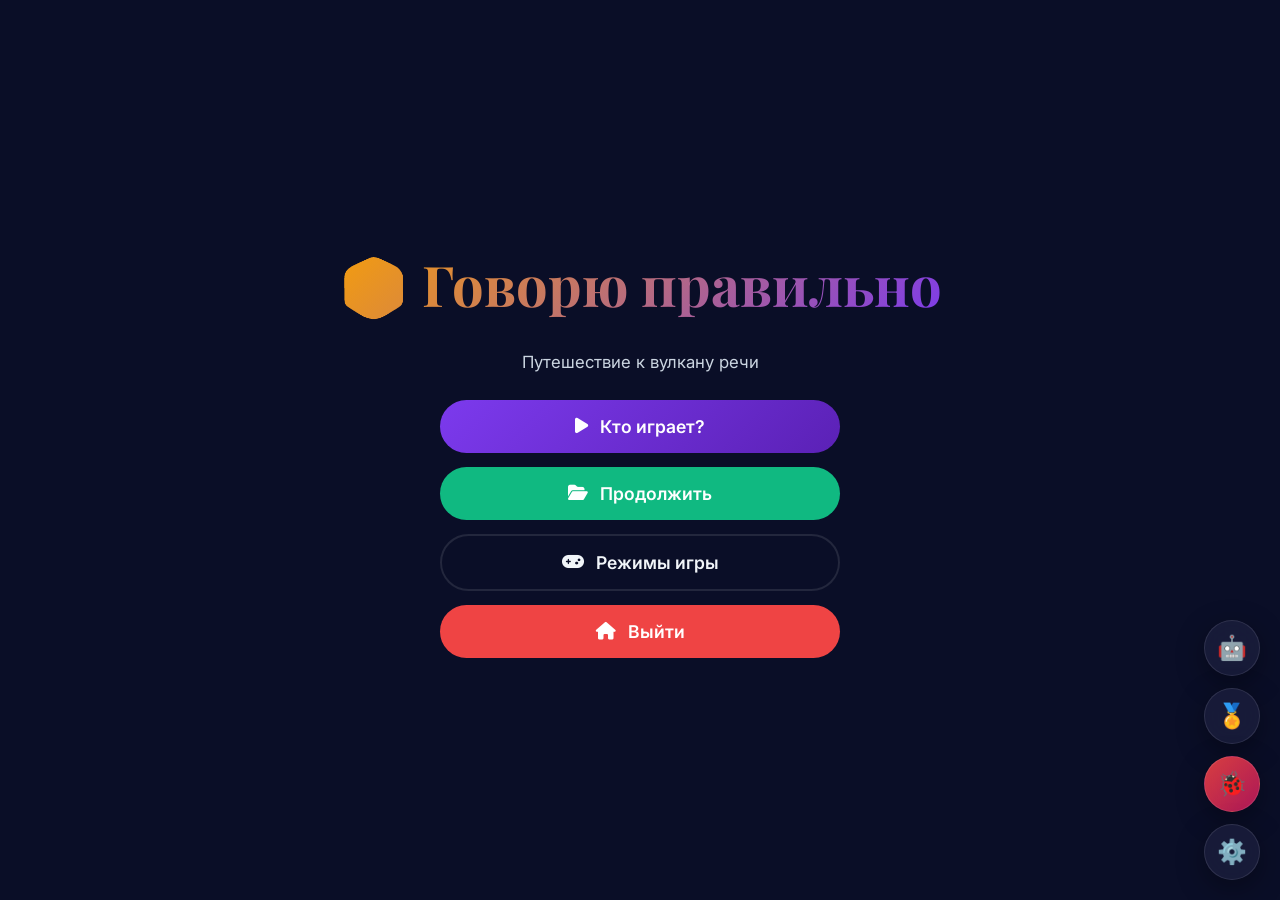
==== speech-game/game.html @ 29b2d938 "Update game.html" ====
<!DOCTYPE html>
<html lang="ru">
<head>
<meta charset="UTF-8">
<meta name="viewport" content="width=device-width, initial-scale=1.0, maximum-scale=5.0, viewport-fit=cover">
<meta name="theme-color" content="#0a0e27">
<title>Игра — Говорю правильно</title>
<link rel="preconnect" href="https://fonts.googleapis.com">
<link href="https://fonts.googleapis.com/css2?family=Inter:wght@300;400;500;600;700;800;900&family=Playfair+Display:wght@700;900&family=Share+Tech+Mono&display=swap" rel="stylesheet">
<link rel="stylesheet" href="https://cdnjs.cloudflare.com/ajax/libs/font-awesome/6.4.0/css/all.min.css">
<link rel="stylesheet" href="css/core.css">
<style>
:root{
  --bg-primary:#0a0e27;--bg-secondary:#12163b;--bg-card:rgba(26,30,60,0.85);--bg-card-solid:#1a1e3c;
  --glass-border:rgba(255,255,255,0.1);--glass-highlight:rgba(255,255,255,0.14);
  --purple:#7c3aed;--purple-light:#a78bfa;--purple-dark:#5b21b6;
  --gold:#f59e0b;--gold-light:#fbbf24;--green:#10b981;--red:#ef4444;--cyan:#06b6d4;
  --text-primary:#f1f5f9;--text-secondary:#cbd5e1;--text-muted:#64748b;
  --radius:20px;--radius-sm:12px;--radius-xs:8px;
  --shadow-card:0 8px 32px rgba(0,0,0,0.35);--shadow-glow:0 0 40px rgba(124,58,237,0.15);
  --transition:0.28s cubic-bezier(0.34,1.56,0.64,1);
  --transition-smooth:0.4s cubic-bezier(0.4,0,0.2,1);
}
[data-theme="official"]{--bg-primary:#f1f5f9;--bg-card:rgba(255,255,255,0.92);--glass-border:rgba(0,0,0,0.08);--purple:#1e40af;--purple-dark:#1e3a8a;--gold:#d97706;--text-primary:#0f172a;--text-secondary:#334155;--text-muted:#64748b;--shadow-card:0 2px 8px rgba(0,0,0,0.06);}
[data-theme="elderly"]{--bg-primary:#fff;--bg-card:rgba(255,255,255,0.96);--glass-border:rgba(0,0,0,0.2);--purple:#1e40af;--purple-dark:#1e3a8a;--gold:#b45309;--text-primary:#000;--text-secondary:#1f2937;--text-muted:#4b5563;}
[data-theme="sakura"]{--bg-primary:#fdf2f8;--bg-card:rgba(255,255,255,0.85);--glass-border:rgba(236,72,153,0.18);--purple:#be185d;--purple-dark:#831843;--gold:#f97316;--text-primary:#1f2937;--text-secondary:#4b5563;--text-muted:#9ca3af;}
[data-theme="sakura-night"]{--bg-primary:#2d1430;--bg-card:rgba(74,29,63,0.75);--glass-border:rgba(236,72,153,0.3);--purple:#ec4899;--purple-dark:#be185d;--gold:#fb923c;--text-primary:#fce7f3;--text-secondary:#fbcfe8;--text-muted:#9d174d;--shadow-card:0 8px 32px rgba(0,0,0,0.5);}
[data-theme="cosmos"]{--bg-primary:#030014;--bg-card:rgba(20,15,60,0.7);--glass-border:rgba(139,92,246,0.3);--purple:#8b5cf6;--purple-dark:#6d28d9;--gold:#fbbf24;--text-primary:#e0e7ff;--text-secondary:#a5b4fc;--text-muted:#6366f1;--shadow-glow:0 0 50px rgba(139,92,246,0.4);--shadow-card:0 8px 32px rgba(139,92,246,0.2);}
[data-theme="hacker"]{--bg-primary:#000;--bg-card:rgba(0,20,0,0.85);--glass-border:rgba(0,255,0,0.3);--purple:#00ff41;--purple-dark:#16a34a;--gold:#00ff41;--green:#00ff41;--text-primary:#00ff41;--text-secondary:#22c55e;--text-muted:#16a34a;--font-family:'Share Tech Mono',monospace;--shadow-card:0 8px 32px rgba(0,255,65,0.15);}
[data-theme="summer"]{--bg-primary:#fef9c3;--bg-card:rgba(255,255,255,0.82);--glass-border:rgba(251,191,36,0.35);--purple:#ea580c;--purple-dark:#c2410c;--gold:#f59e0b;--text-primary:#1f2937;--text-secondary:#4b5563;--text-muted:#9ca3af;}
[data-theme="summer-night"]{--bg-primary:#1e1b4b;--bg-card:rgba(49,46,129,0.75);--glass-border:rgba(251,191,36,0.25);--purple:#fbbf24;--purple-dark:#f59e0b;--gold:#fbbf24;--text-primary:#fef3c7;--text-secondary:#fde68a;--text-muted:#a16207;--shadow-card:0 8px 32px rgba(0,0,0,0.5);}
[data-theme="autumn"]{--bg-primary:#fef3c7;--bg-card:rgba(255,255,255,0.82);--glass-border:rgba(217,119,6,0.3);--purple:#b45309;--purple-dark:#7c2d12;--gold:#d97706;--text-primary:#1f2937;--text-secondary:#4b5563;--text-muted:#9ca3af;}
[data-theme="autumn-night"]{--bg-primary:#1c1410;--bg-card:rgba(61,40,24,0.75);--glass-border:rgba(217,119,6,0.3);--purple:#f97316;--purple-dark:#b45309;--gold:#f59e0b;--text-primary:#fef3c7;--text-secondary:#fdba74;--text-muted:#a16207;--shadow-card:0 8px 32px rgba(0,0,0,0.5);}
[data-theme="winter"]{--bg-primary:#e0f2fe;--bg-card:rgba(255,255,255,0.88);--glass-border:rgba(2,132,199,0.22);--purple:#0369a1;--purple-dark:#075985;--gold:#0891b2;--text-primary:#0c4a6e;--text-secondary:#475569;--text-muted:#94a3b8;}
[data-theme="winter-night"]{--bg-primary:#0c1e3d;--bg-card:rgba(30,58,95,0.75);--glass-border:rgba(34,211,238,0.3);--purple:#22d3ee;--purple-dark:#0891b2;--gold:#67e8f9;--text-primary:#e0f2fe;--text-secondary:#a5f3fc;--text-muted:#0e7490;--shadow-card:0 8px 32px rgba(0,0,0,0.5);}
[data-theme="spring"]{--bg-primary:#ecfccb;--bg-card:rgba(255,255,255,0.82);--glass-border:rgba(22,163,74,0.22);--purple:#15803d;--purple-dark:#166534;--gold:#ca8a04;--text-primary:#14532d;--text-secondary:#475569;--text-muted:#94a3b8;}
[data-theme="spring-night"]{--bg-primary:#0f2418;--bg-card:rgba(26,61,40,0.75);--glass-border:rgba(74,222,128,0.3);--purple:#4ade80;--purple-dark:#16a34a;--gold:#facc15;--text-primary:#dcfce7;--text-secondary:#bbf7d0;--text-muted:#15803d;--shadow-card:0 8px 32px rgba(0,0,0,0.5);}
[data-theme="ocean"]{--bg-primary:#082f49;--bg-card:rgba(12,74,110,0.55);--glass-border:rgba(34,211,238,0.3);--purple:#06b6d4;--purple-dark:#0891b2;--gold:#fbbf24;--text-primary:#e0f2fe;--text-secondary:#a5f3fc;--text-muted:#67e8f9;}
[data-theme="ocean-night"]{--bg-primary:#041824;--bg-card:rgba(8,47,73,0.75);--glass-border:rgba(34,211,238,0.2);--purple:#0891b2;--purple-dark:#0e7490;--gold:#fbbf24;--text-primary:#cffafe;--text-secondary:#67e8f9;--text-muted:#0e7490;--shadow-card:0 8px 32px rgba(0,0,0,0.5);}
[data-theme="cyberpunk"]{--bg-primary:#0d0221;--bg-card:rgba(45,0,84,0.7);--glass-border:rgba(255,0,200,0.35);--purple:#ff00c8;--purple-dark:#cc009f;--gold:#00ffff;--text-primary:#f0abfc;--text-secondary:#e879f9;--text-muted:#a21caf;--shadow-glow:0 0 60px rgba(255,0,200,0.4);}
[data-theme="forest"]{--bg-primary:#f0fdf4;--bg-card:rgba(255,255,255,0.85);--glass-border:rgba(21,128,61,0.2);--purple:#166534;--purple-dark:#14532d;--gold:#a16207;--text-primary:#14532d;--text-secondary:#365314;--text-muted:#65a30d;}
[data-theme="forest-night"]{--bg-primary:#0a1f10;--bg-card:rgba(20,50,31,0.75);--glass-border:rgba(34,197,94,0.3);--purple:#22c55e;--purple-dark:#16a34a;--gold:#ca8a04;--text-primary:#dcfce7;--text-secondary:#bbf7d0;--text-muted:#15803d;--shadow-card:0 8px 32px rgba(0,0,0,0.5);}
[data-theme="retro"]{--bg-primary:#1a1a2e;--bg-card:rgba(22,33,62,0.9);--glass-border:rgba(255,255,255,0.15);--purple:#e94560;--purple-dark:#b82740;--gold:#f9c80e;--text-primary:#ffffff;--text-secondary:#b8b8c8;--text-muted:#6b6b8a;--font-family:'Courier New',monospace;--shadow-card:0 4px 0 rgba(0,0,0,0.4),0 8px 32px rgba(0,0,0,0.5);}
[data-theme="minimal"]{--bg-primary:#fafafa;--bg-card:rgba(255,255,255,0.9);--glass-border:rgba(0,0,0,0.06);--purple:#111827;--purple-dark:#000;--gold:#4b5563;--text-primary:#111827;--text-secondary:#4b5563;--text-muted:#9ca3af;--shadow-card:0 1px 3px rgba(0,0,0,0.06);}
[data-theme="minimal-night"]{--bg-primary:#0a0a0a;--bg-card:rgba(23,23,23,0.9);--glass-border:rgba(255,255,255,0.08);--purple:#fafafa;--purple-dark:#d4d4d4;--gold:#a3a3a3;--text-primary:#fafafa;--text-secondary:#a3a3a3;--text-muted:#525252;--shadow-card:0 1px 3px rgba(0,0,0,0.5);}
[data-theme="pastel"]{--bg-primary:#fef6e4;--bg-card:rgba(255,255,255,0.85);--glass-border:rgba(244,114,182,0.2);--purple:#a78bfa;--purple-dark:#8b5cf6;--gold:#fbbf24;--text-primary:#5b4b8a;--text-secondary:#7c6a9a;--text-muted:#a89bc4;}
[data-theme="oriental"]{--bg-primary:#1a1410;--bg-card:rgba(44,30,21,0.75);--glass-border:rgba(212,165,116,0.3);--purple:#d4a574;--purple-dark:#a67c52;--gold:#ffd700;--text-primary:#fdf4dc;--text-secondary:#d4a574;--text-muted:#8b7355;--shadow-glow:0 0 50px rgba(212,165,116,0.3);}
[data-theme="neon"]{--bg-primary:#000;--bg-card:rgba(10,10,20,0.85);--glass-border:rgba(0,255,255,0.35);--purple:#ff0080;--purple-dark:#cc0066;--gold:#00ffff;--text-primary:#fff;--text-secondary:#00ffff;--text-muted:#ff0080;--shadow-glow:0 0 60px rgba(255,0,128,0.5);--shadow-card:0 0 40px rgba(0,255,255,0.3),0 8px 32px rgba(0,0,0,0.5);}

*,*::before,*::after{margin:0;padding:0;box-sizing:border-box;-webkit-tap-highlight-color:transparent;}
html{font-size:16px;overflow-x:hidden;}
body{font-family:var(--font-family,'Inter',sans-serif);background:var(--bg-primary);color:var(--text-primary);min-height:100vh;min-height:100dvh;padding:15px;font-size:16px;line-height:1.5;transition:background var(--transition-smooth),color var(--transition-smooth);}
[data-theme^="hacker"] body,[data-theme="retro"] body{font-family:'Share Tech Mono',monospace;}
button,input,select,textarea{font-family:inherit;font-size:inherit;color:inherit;}
button{cursor:pointer;border:none;background:none;}

/* ============================================================
   ГЛАВНОЕ МЕНЮ
   ============================================================ */
.main-menu{position:fixed;inset:0;z-index:1000;background:var(--bg-primary);display:flex;flex-direction:column;align-items:center;justify-content:center;gap:24px;padding:30px;transition:opacity .4s,transform .4s;overflow-y:auto;}
.main-menu.hidden{opacity:0;pointer-events:none;transform:scale(.95);}
.main-menu h1{font-family:'Playfair Display',serif;font-size:clamp(2rem,6vw,3.5rem);text-align:center;background:linear-gradient(135deg,var(--gold),var(--purple));-webkit-background-clip:text;background-clip:text;color:transparent;}
.main-menu .sub{color:var(--text-secondary);text-align:center;font-size:1.05rem;}
.main-menu .menu-buttons{display:flex;flex-direction:column;gap:14px;width:100%;max-width:400px;}
.menu-btn{padding:16px 24px;border-radius:60px;font-size:1.1rem;font-weight:600;cursor:pointer;transition:var(--transition);font-family:inherit;display:flex;align-items:center;justify-content:center;gap:12px;width:100%;}
.menu-btn.primary{background:linear-gradient(135deg,var(--purple),var(--purple-dark));color:#fff;}
.menu-btn.success{background:var(--green);color:#fff;}
.menu-btn.danger{background:var(--red);color:#fff;}
.menu-btn.outline{background:transparent;border:2px solid var(--glass-border);color:var(--text-primary);}
.menu-btn:hover:not(:disabled){transform:translateY(-2px);box-shadow:0 8px 25px rgba(124,58,237,.3);filter:brightness(1.08);}
.menu-btn:active:not(:disabled){transform:scale(.97);}

/* ============================================================
   МОДАЛКИ
   ============================================================ */
.modal{position:fixed;inset:0;z-index:1100;background:rgba(0,0,0,.85);backdrop-filter:blur(12px);-webkit-backdrop-filter:blur(12px);display:none;align-items:center;justify-content:center;padding:20px;overflow-y:auto;}
.modal.active{display:flex;}
.modal .modal-box{background:var(--bg-card);backdrop-filter:blur(40px);-webkit-backdrop-filter:blur(40px);border:1px solid var(--glass-border);border-radius:28px;padding:28px;max-width:600px;width:100%;max-height:92vh;overflow-y:auto;position:relative;box-shadow:var(--shadow-card);margin:auto;}
.modal h2{font-family:'Playfair Display',serif;margin-bottom:18px;color:var(--gold);font-size:1.5rem;}

/* ============================================================
   СОХРАНЁННЫЕ ИГРЫ
   ============================================================ */
.session-item{display:flex;align-items:center;gap:12px;padding:14px 16px;background:rgba(255,255,255,.05);border:2px solid var(--glass-border);border-radius:14px;margin-bottom:10px;transition:var(--transition);}
.session-item:hover{border-color:var(--purple);background:rgba(124,58,237,.08);}
.session-item .session-info{flex:1;min-width:0;}
.session-item .session-info .s-name{font-weight:600;font-size:1rem;margin-bottom:4px;word-break:break-word;}
.session-item .session-info .s-meta{font-size:.8rem;color:var(--text-muted);word-break:break-word;line-height:1.4;}
.session-item .session-actions{display:flex;gap:8px;flex-shrink:0;align-self:center;}
.session-item .session-actions button{width:42px;height:42px;padding:0;border:none;border-radius:12px;font-weight:600;cursor:pointer;display:flex;align-items:center;justify-content:center;transition:var(--transition);font-family:inherit;font-size:1rem;color:#fff;flex-shrink:0;}
.session-item .session-actions .btn-open{background:linear-gradient(135deg,var(--purple),var(--purple-dark));}
.session-item .session-actions .btn-open:hover{filter:brightness(1.1);transform:translateY(-2px);}
.session-item .session-actions .btn-delete{background:var(--red);}
.session-item .session-actions .btn-delete:hover{filter:brightness(1.1);transform:translateY(-2px);}
@media (max-width:500px){
  .session-item{flex-direction:column;align-items:stretch;gap:10px;}
  .session-item .session-actions{width:100%;}
  .session-item .session-actions button{flex:1;width:auto;height:44px;}
}

/* ============================================================
   ВЕРСИЯ: ЦИФРОВАЯ / ФИЗИЧЕСКАЯ
   ============================================================ */
.version-switch{display:flex;gap:10px;margin:14px 0 20px;padding:6px;background:rgba(0,0,0,.25);border-radius:60px;border:1px solid var(--glass-border);}
.version-btn{flex:1;padding:14px 16px;border-radius:60px;border:none;background:transparent;color:var(--text-secondary);cursor:pointer;font-family:inherit;font-weight:600;font-size:.95rem;transition:var(--transition);display:flex;flex-direction:column;align-items:center;gap:4px;}
.version-btn .v-emoji{font-size:1.5rem;}
.version-btn .v-name{font-weight:700;}
.version-btn .v-desc{font-size:.7rem;opacity:.7;font-weight:400;}
.version-btn:hover{background:rgba(255,255,255,.05);}
.version-btn.active{background:linear-gradient(135deg,var(--purple),var(--purple-dark));color:#fff;box-shadow:0 4px 20px rgba(124,58,237,.35);}

/* ============================================================
   ПРЕСЕТЫ
   ============================================================ */
.preset-grid{display:grid;grid-template-columns:repeat(auto-fill,minmax(160px,1fr));gap:10px;margin:14px 0;}
.preset-card{padding:12px 14px;border-radius:14px;border:2px solid var(--glass-border);background:rgba(255,255,255,.04);cursor:pointer;transition:var(--transition);display:flex;flex-direction:column;gap:4px;}
.preset-card:hover{border-color:var(--purple);background:rgba(124,58,237,.08);transform:translateY(-2px);}
.preset-card.selected{border-color:var(--gold);background:rgba(245,158,11,.12);}
.preset-card .p-emoji{font-size:1.4rem;}
.preset-card .p-name{font-weight:700;font-size:.9rem;}
.preset-card .p-desc{font-size:.7rem;color:var(--text-secondary);line-height:1.3;}

/* ============================================================
   ТИПЫ ЗАДАНИЙ
   ============================================================ */
.types-list{display:flex;flex-direction:column;gap:6px;margin:12px 0;}
.type-checkbox{display:flex;align-items:center;justify-content:space-between;gap:12px;padding:10px 14px;border-radius:12px;border:1px solid var(--glass-border);background:rgba(255,255,255,.03);cursor:pointer;font-size:.9rem;transition:var(--transition);}
.type-checkbox:hover{background:rgba(255,255,255,.06);}
.type-checkbox.checked{border-color:var(--purple);background:rgba(124,58,237,.1);}
.type-checkbox input{width:18px;height:18px;cursor:pointer;accent-color:var(--purple);flex-shrink:0;}
.type-checkbox .t-label{flex:1;display:flex;align-items:center;gap:8px;font-weight:500;min-width:0;word-break:break-word;}
.type-checkbox .t-count{font-size:.75rem;color:var(--text-muted);background:rgba(124,58,237,.15);padding:2px 10px;border-radius:30px;font-weight:600;flex-shrink:0;}
.type-checkbox .t-count.empty{background:rgba(239,68,68,.15);color:var(--red);}
.type-checkbox .t-count.low{background:rgba(245,158,11,.15);color:var(--gold);}

/* ============================================================
   ЗВУКИ
   ============================================================ */
.sound-checkboxes{display:grid;grid-template-columns:repeat(auto-fill,minmax(200px,1fr));gap:10px;margin:14px 0;}
.sound-checkbox{display:flex;align-items:center;gap:10px;padding:12px 14px;background:rgba(255,255,255,.04);border:2px solid var(--glass-border);border-radius:12px;cursor:pointer;user-select:none;transition:var(--transition);min-width:0;}
.sound-checkbox:hover{border-color:var(--purple);}
.sound-checkbox input{width:18px;height:18px;cursor:pointer;accent-color:var(--purple);flex-shrink:0;}
.sound-checkbox label{cursor:pointer;font-weight:500;flex:1;min-width:0;}
.sound-checkbox.checked{border-color:var(--gold);background:rgba(245,158,11,.1);}
.sound-checkbox .sound-count{margin-left:auto;font-size:.7rem;padding:2px 8px;border-radius:30px;background:rgba(124,58,237,.15);color:var(--purple-light);font-weight:600;flex-shrink:0;}
.sound-checkbox .sound-count.empty{background:rgba(239,68,68,.15);color:var(--red);}
.sound-checkbox .sound-count.low{background:rgba(245,158,11,.15);color:var(--gold);}

.sound-hint{font-size:.85rem;color:var(--text-muted);margin:10px 0;padding:10px 14px;background:rgba(124,58,237,.08);border-radius:10px;border-left:3px solid var(--purple);}
.sound-hint button{background:none;border:none;color:var(--purple);cursor:pointer;font-weight:600;text-decoration:underline;font-family:inherit;font-size:inherit;}

.start-summary{background:linear-gradient(135deg,rgba(124,58,237,.12),rgba(245,158,11,.08));border:1px solid var(--glass-border);border-radius:16px;padding:14px 18px;margin:14px 0;display:flex;flex-direction:column;gap:6px;}
.start-summary .ss-row{display:flex;justify-content:space-between;align-items:center;font-size:.9rem;}
.start-summary .ss-value{font-weight:700;color:var(--gold);}
.start-summary .ss-warn{color:var(--red);font-weight:700;}

/* ============================================================
   ФИЗИЧЕСКАЯ ВЕРСИЯ
   ============================================================ */
.physical-board{max-width:900px;margin:0 auto;padding:20px;position:relative;z-index:1;}
.physical-card{background:var(--bg-card);backdrop-filter:blur(30px) saturate(180%);-webkit-backdrop-filter:blur(30px) saturate(180%);border:1px solid var(--glass-border);border-radius:24px;padding:28px;margin-bottom:20px;box-shadow:var(--shadow-card);}
.physical-task-name{font-family:'Playfair Display',serif;font-size:clamp(1.6rem,4vw,2.4rem);font-weight:900;color:var(--gold);margin-bottom:10px;word-break:break-word;}
.physical-task-desc{font-size:clamp(1rem,2vw,1.2rem);color:var(--text-secondary);line-height:1.6;margin-bottom:16px;word-break:break-word;}
.physical-task-reps{display:inline-block;background:rgba(245,158,11,.15);color:var(--gold);padding:8px 18px;border-radius:980px;font-weight:700;border:1px solid rgba(245,158,11,.3);margin-bottom:16px;}
.physical-task-img{max-width:100%;max-height:50vh;border-radius:16px;background:#fff;padding:12px;margin:12px auto;display:block;}
.physical-task-img[src=""],.physical-task-img:not([src]){display:none !important;}
.physical-actions{display:grid;grid-template-columns:repeat(3,1fr);gap:10px;margin-top:20px;}
.physical-actions .btn-action{padding:18px 10px;font-size:1rem;border-radius:16px;font-weight:700;color:#fff;border:none;cursor:pointer;font-family:inherit;display:flex;flex-direction:column;align-items:center;gap:4px;transition:var(--transition);}
.physical-actions .btn-action:hover{transform:translateY(-2px);filter:brightness(1.08);}
.physical-actions .btn-action:active{transform:scale(.96);}
.physical-actions .btn-action .ba-emoji{font-size:1.4rem;}
.physical-actions .btn-action .ba-label{font-size:.85rem;font-weight:600;}
.physical-info{display:flex;justify-content:space-between;align-items:center;gap:12px;padding:14px 18px;background:rgba(255,255,255,.04);border:1px solid var(--glass-border);border-radius:16px;margin-bottom:16px;flex-wrap:wrap;}
.physical-info .pi-stat{display:flex;flex-direction:column;align-items:center;gap:2px;}
.physical-info .pi-label{font-size:.7rem;color:var(--text-muted);text-transform:uppercase;letter-spacing:.05em;}
.physical-info .pi-value{font-size:1.3rem;font-weight:800;color:var(--gold);}

/* ============================================================
   ЦИФРОВАЯ ДОСКА — с защитой от grid blowout
   ============================================================ */
.board-container{display:grid;grid-template-columns:1fr 400px;gap:20px;max-width:1700px;margin:0 auto;position:relative;z-index:1;padding:0;}
.game-map-area{position:relative;border-radius:var(--radius);overflow:hidden;border:1px solid var(--glass-border);background:var(--bg-card);box-shadow:0 8px 32px rgba(0,0,0,.4);}
.map-image{width:100%;display:block;user-select:none;}
.map-overlay{position:absolute;inset:0;pointer-events:none;}
.map-marker{position:absolute;transform:translate(-50%,-50%);display:flex;flex-direction:column;align-items:center;z-index:2;pointer-events:none;}
.map-marker.admin-clickable{pointer-events:all;cursor:pointer;}
.map-marker.admin-clickable .marker-dot{outline:2px dashed rgba(255,215,0,.7);outline-offset:2px;}
.marker-dot{width:clamp(14px,2vw,22px);height:clamp(14px,2vw,22px);border-radius:50%;background:rgba(124,58,237,.5);border:1px solid rgba(255,255,255,.3);display:flex;align-items:center;justify-content:center;font-size:clamp(.5rem,.7vw,.65rem);font-weight:700;color:#fff;}
.marker-dot.special{background:rgba(245,158,11,.6);border-color:var(--gold);}
.marker-dot.finish{background:rgba(239,68,68,.7);border-color:var(--red);}
.marker-dot.fire{background:rgba(249,115,22,.7);border-color:#f97316;}

.player-chip{position:absolute;width:clamp(32px,4vw,42px);height:clamp(32px,4vw,42px);border-radius:50%;border:3px solid #fff;display:flex;align-items:center;justify-content:center;font-size:clamp(.9rem,1.5vw,1.2rem);z-index:5;box-shadow:0 0 15px rgba(0,0,0,.8);transition:left .25s linear,top .25s linear;will-change:left,top;}
.player-chip.active-player{border-color:var(--gold);box-shadow:0 0 30px rgba(245,158,11,.9);animation:chipBounce .7s ease-in-out infinite alternate;}
@keyframes chipBounce{0%{transform:translate(-50%,-50%) scale(1);}100%{transform:translate(-50%,-60%) scale(1.1);}}

.game-panel{background:var(--bg-card);backdrop-filter:blur(30px);-webkit-backdrop-filter:blur(30px);border-radius:var(--radius);border:1px solid var(--glass-border);padding:20px;display:flex;flex-direction:column;gap:14px;box-shadow:0 8px 32px rgba(0,0,0,.4);}
.panel-top{display:flex;justify-content:space-between;align-items:center;padding-bottom:10px;border-bottom:1px solid var(--glass-border);gap:8px;flex-wrap:wrap;}
.panel-top .btn-icon{background:transparent;border:none;color:var(--text-muted);cursor:pointer;font-size:1rem;padding:8px 12px;border-radius:10px;font-family:inherit;transition:var(--transition);}
.panel-top .btn-icon:hover{color:var(--gold);background:rgba(245,158,11,.1);}

.turn-indicator{background:rgba(255,255,255,.04);border:1px solid var(--glass-border);border-radius:var(--radius-sm);padding:12px;display:flex;align-items:center;gap:12px;min-width:0;}
.current-avatar{width:44px;height:44px;border-radius:50%;display:flex;align-items:center;justify-content:center;font-weight:700;color:#fff;font-size:1.4rem;flex-shrink:0;transition:background .3s;}
.turn-info{flex:1;min-width:0;}
.turn-info .label{font-size:.7rem;color:var(--text-muted);text-transform:uppercase;letter-spacing:.05em;}
.turn-info .name{font-weight:600;font-size:1rem;overflow:hidden;text-overflow:ellipsis;white-space:nowrap;}

.dice-area{background:rgba(255,255,255,.04);border-radius:var(--radius-sm);padding:14px 16px;display:flex;align-items:center;justify-content:space-between;border:1px solid var(--glass-border);gap:12px;flex-wrap:wrap;}
.cube-wrapper{width:60px;height:60px;perspective:600px;flex-shrink:0;}
.cube{width:100%;height:100%;position:relative;transform-style:preserve-3d;transition:transform 1.2s cubic-bezier(.2,.8,.3,1);}
.cube-face{position:absolute;width:60px;height:60px;background:#fff;border:2px solid #cbd5e1;border-radius:10px;display:flex;align-items:center;justify-content:center;box-shadow:inset 0 0 8px rgba(0,0,0,.1);}
.cube-face.front{transform:rotateY(0deg) translateZ(30px);}
.cube-face.back{transform:rotateY(180deg) translateZ(30px);}
.cube-face.right{transform:rotateY(90deg) translateZ(30px);}
.cube-face.left{transform:rotateY(-90deg) translateZ(30px);}
.cube-face.top{transform:rotateX(90deg) translateZ(30px);}
.cube-face.bottom{transform:rotateX(-90deg) translateZ(30px);}
.pip-grid{display:grid;grid-template-columns:repeat(3,1fr);grid-template-rows:repeat(3,1fr);width:42px;height:42px;gap:2px;}
.pip{background:#1e293b;border-radius:50%;width:8px;height:8px;align-self:center;justify-self:center;}
.pip-center{grid-area:2/2;}.pip-tl{grid-area:1/1;}.pip-tr{grid-area:1/3;}.pip-bl{grid-area:3/1;}.pip-br{grid-area:3/3;}.pip-ml{grid-area:2/1;}.pip-mr{grid-area:2/3;}
.dice-result{font-size:.85rem;color:var(--text-secondary);text-align:center;}
.dice-result strong{color:var(--gold);font-size:1.3rem;display:block;}
.btn-roll{padding:12px 20px;border:none;border-radius:40px;background:linear-gradient(135deg,var(--purple),var(--purple-dark));color:#fff;font-weight:600;cursor:pointer;font-family:inherit;font-size:.95rem;flex-shrink:0;transition:var(--transition);white-space:nowrap;}
.btn-roll:hover:not(:disabled){transform:translateY(-2px) scale(1.02);filter:brightness(1.08);}
.btn-roll:active:not(:disabled){transform:scale(.96);}
.btn-roll:disabled{opacity:.5;cursor:not-allowed;}

.task-area{background:rgba(255,255,255,.04);border-radius:var(--radius-sm);padding:14px 16px;border:1px solid var(--glass-border);min-height:auto;overflow:visible;min-width:0;}
.task-label{font-size:.7rem;color:var(--text-muted);text-transform:uppercase;letter-spacing:1px;margin-bottom:8px;}
.task-card{background:rgba(0,0,0,.3);border-radius:var(--radius-sm);padding:14px 16px;border-left:4px solid var(--purple);margin-bottom:12px;}
.task-name{font-weight:600;font-size:1.05rem;margin-bottom:6px;word-break:break-word;}
.task-desc{color:var(--text-secondary);font-size:.9rem;line-height:1.55;word-break:break-word;overflow-wrap:break-word;}
.task-reps{color:var(--gold);font-size:.85rem;font-weight:500;margin-top:6px;}

.task-image-buttons{display:flex;gap:8px;flex-wrap:wrap;margin-bottom:12px;}
.btn-show-image,.btn-speak{padding:10px 18px;border:none;font-weight:600;cursor:pointer;font-family:inherit;font-size:.85rem;display:inline-flex;align-items:center;gap:8px;transition:var(--transition);}
.btn-show-image{background:linear-gradient(135deg,var(--purple),var(--purple-dark));color:#fff;border-radius:980px;}
.btn-speak{background:rgba(16,185,129,.15);color:var(--green);border:2px solid rgba(16,185,129,.3);border-radius:980px;}
.btn-speak.speaking{animation:pulseSpeak 1s infinite;}
@keyframes pulseSpeak{0%,100%{box-shadow:0 0 0 0 rgba(16,185,129,.4);}50%{box-shadow:0 0 0 12px rgba(16,185,129,0);}}

.task-actions{display:flex;flex-wrap:wrap;gap:8px;margin-top:12px;width:100%;box-sizing:border-box;}
.task-actions .btn-action{flex:1 1 0;min-width:0;padding:12px 6px;border:none;border-radius:980px;font-weight:700;cursor:pointer;color:#fff;font-family:inherit;font-size:.8rem;display:flex;align-items:center;justify-content:center;gap:4px;white-space:nowrap;overflow:hidden;text-overflow:ellipsis;transition:var(--transition);}
.task-actions .btn-action:hover:not(:disabled){transform:translateY(-2px) scale(1.02);filter:brightness(1.08);}
.task-actions .btn-action:active:not(:disabled){transform:scale(.96);}
.btn-success{background:var(--green);}
.btn-partial{background:#f59e0b;color:#0f172a;}
.btn-fail{background:var(--red);}
.btn-action:disabled{opacity:.4;cursor:not-allowed;}
.btn-action .label-short{display:none;}

.game-log,.log-export-btn{display:none !important;}

/* ============================================================
   РЕЖИМЫ
   ============================================================ */
.mode-grid{display:grid;grid-template-columns:repeat(auto-fill,minmax(220px,1fr));gap:12px;margin:14px 0;}
.mode-card{padding:16px;border-radius:16px;border:2px solid var(--glass-border);background:rgba(255,255,255,.04);cursor:pointer;transition:var(--transition);display:flex;flex-direction:column;gap:6px;align-items:flex-start;}
.mode-card:hover{border-color:var(--purple);background:rgba(124,58,237,.08);transform:translateY(-2px);}
.mode-card.selected{border-color:var(--gold);background:rgba(245,158,11,.12);}
.mode-card .mode-emoji{font-size:1.8rem;}
.mode-card .mode-name{font-weight:700;font-size:1rem;}
.mode-card .mode-desc{font-size:.8rem;color:var(--text-secondary);}

/* ============================================================
   АДМИН
   ============================================================ */
.admin-panel{display:none;background:rgba(245,158,11,.12);border:2px dashed var(--gold);border-radius:var(--radius-sm);padding:12px;margin-bottom:10px;}
.admin-panel.active{display:block;}
.admin-panel h5{color:var(--gold);font-size:.9rem;margin-bottom:8px;display:flex;align-items:center;gap:6px;}
.admin-panel .admin-row{display:flex;gap:6px;flex-wrap:wrap;margin-bottom:6px;}
.admin-panel input{flex:1;min-width:80px;padding:8px 10px;border-radius:8px;border:1px solid var(--glass-border);background:rgba(0,0,0,.3);color:var(--text-primary);font-family:inherit;font-size:.85rem;}
.admin-panel button{padding:8px 14px;border:none;border-radius:20px;background:var(--gold);color:#000;font-weight:700;cursor:pointer;font-family:inherit;font-size:.8rem;}
.admin-panel .admin-hint{font-size:.7rem;color:var(--text-muted);margin-top:6px;}

/* ============================================================
   ГОЛОС
   ============================================================ */
.voice-controls{display:flex;gap:8px;flex-wrap:wrap;margin-top:10px;padding:10px;background:rgba(6,182,212,.08);border-radius:12px;border:1px solid rgba(6,182,212,.2);}
.voice-controls .btn-voice{padding:9px 14px;border-radius:980px;border:none;background:rgba(6,182,212,.2);color:var(--cyan);font-weight:600;cursor:pointer;font-family:inherit;font-size:.82rem;display:inline-flex;align-items:center;gap:6px;transition:var(--transition);max-width:100%;white-space:nowrap;overflow:hidden;text-overflow:ellipsis;}
.voice-controls .btn-voice:hover{background:rgba(6,182,212,.3);transform:scale(1.03);}
.voice-controls .btn-voice.recording{background:var(--red);color:#fff;animation:recPulse 1.2s infinite;}
.voice-controls .btn-voice.listening{background:var(--purple);color:#fff;animation:recPulse 1.5s infinite;}
@keyframes recPulse{0%,100%{opacity:1;}50%{opacity:.6;}}
.voice-result{margin-top:8px;font-size:.85rem;color:var(--text-secondary);word-break:break-word;}
.voice-result.matched{color:var(--green);font-weight:700;}
.voice-result.not-matched{color:var(--red);font-weight:700;}

/* ============================================================
   КОНФЕТТИ
   ============================================================ */
#confetti-canvas{position:fixed;inset:0;z-index:9999;pointer-events:none;display:none;}
#confetti-canvas.active{display:block;}

/* ============================================================
   PLAYER PICKER
   ============================================================ */
.player-picker-list{display:flex;flex-direction:column;gap:10px;margin:14px 0;max-height:50vh;overflow-y:auto;padding-right:4px;}
.player-picker-item{display:flex;align-items:center;gap:12px;padding:12px 16px;background:rgba(255,255,255,.05);border:2px solid var(--glass-border);border-radius:14px;cursor:pointer;transition:var(--transition);}
.player-picker-item:hover{border-color:var(--purple);background:rgba(124,58,237,.08);}
.player-picker-item.selected{border-color:var(--gold);background:rgba(245,158,11,.12);}
.player-picker-item .info{flex:1;min-width:0;}
.player-picker-item .name{font-weight:600;font-size:1rem;}
.player-picker-item .meta{font-size:.8rem;color:var(--text-muted);margin-top:2px;}
.player-picker-item .sounds{display:inline-block;background:rgba(124,58,237,.25);color:var(--purple-light);padding:2px 10px;border-radius:30px;font-size:.75rem;font-weight:600;margin-top:4px;}
.empty-research{padding:24px;text-align:center;color:var(--text-muted);background:rgba(255,255,255,.03);border-radius:14px;border:2px dashed var(--glass-border);}

/* ============================================================
   ИТОГИ
   ============================================================ */
.session-summary{text-align:center;padding:10px 0;}
.session-summary .ss-emoji{font-size:4rem;margin-bottom:12px;}
.session-summary .ss-title{font-family:'Playfair Display',serif;font-size:1.8rem;font-weight:900;color:var(--gold);margin-bottom:20px;}
.session-summary .ss-grid{display:grid;grid-template-columns:repeat(auto-fit,minmax(120px,1fr));gap:14px;margin:20px 0;}
.session-summary .ss-tile{background:rgba(255,255,255,.05);border:1px solid var(--glass-border);border-radius:16px;padding:16px;text-align:center;}
.session-summary .ss-tile .ss-l{font-size:.75rem;color:var(--text-muted);text-transform:uppercase;margin-bottom:6px;}
.session-summary .ss-tile .ss-v{font-size:2rem;font-weight:900;color:var(--gold);line-height:1;}

/* ============================================================
   TASK IMAGE MODAL
   ============================================================ */
.task-image-modal{position:fixed;inset:0;z-index:1200;background:rgba(0,0,0,.95);backdrop-filter:blur(20px);-webkit-backdrop-filter:blur(20px);display:none;align-items:center;justify-content:center;padding:20px;cursor:pointer;}
.task-image-modal.active{display:flex;}
.task-image-content{max-width:90vw;max-height:90vh;display:flex;flex-direction:column;align-items:center;gap:20px;cursor:default;}
.task-image-content img{max-width:100%;max-height:65vh;border-radius:20px;box-shadow:0 20px 80px rgba(0,0,0,.8);background:#fff;padding:20px;}
.task-image-content .task-image-name{font-family:'Playfair Display',serif;font-size:clamp(1.5rem,4vw,2.5rem);font-weight:900;text-align:center;color:#fff;}
.task-image-content .task-image-desc{font-size:clamp(1rem,2.5vw,1.3rem);color:#e2e8f0;text-align:center;max-width:700px;line-height:1.5;}
.task-image-content .task-image-reps{font-size:1.1rem;color:var(--gold);font-weight:700;padding:10px 24px;background:rgba(245,158,11,.15);border-radius:980px;border:2px solid rgba(245,158,11,.4);}
.task-image-close{position:fixed;top:20px;right:30px;font-size:2.5rem;color:#fff;cursor:pointer;z-index:1210;line-height:1;background:none;border:none;}
.task-image-close:hover{transform:rotate(90deg) scale(1.2);color:var(--gold);}

/* ============================================================
   ОБЩИЕ
   ============================================================ */
.player-count-btns{display:flex;gap:8px;margin:12px 0;}
.player-count-btns button{flex:1;padding:12px;border-radius:12px;border:1px solid var(--glass-border);background:rgba(255,255,255,.05);color:var(--text-primary);cursor:pointer;font-weight:600;font-family:inherit;font-size:1rem;transition:var(--transition);}
.player-count-btns button:hover{background:rgba(255,255,255,.1);}
.player-count-btns button.active{background:var(--purple);border-color:var(--purple);color:#fff;}

.player-input-group{display:flex;align-items:center;gap:10px;background:rgba(255,255,255,.04);padding:10px 12px;border-radius:12px;border:1px solid var(--glass-border);flex-wrap:wrap;margin-bottom:10px;}
.player-color-dot{width:20px;height:20px;border-radius:50%;flex-shrink:0;}
.player-avatar-select{font-size:1.3rem;padding:6px 10px;border:1px solid var(--glass-border);border-radius:8px;background:rgba(0,0,0,.3);color:#fff;font-family:inherit;}
.player-avatar-select option{background:#1e293b;color:#fff;}
.player-input,.player-age-input{padding:10px 12px;border-radius:8px;border:none;background:rgba(0,0,0,.25);color:var(--text-primary);font-family:inherit;font-size:1rem;}
.player-input{flex:1;min-width:100px;}
.player-age-input{width:70px;text-align:center;flex-shrink:0;}

/* ============================================================
   RESPONSIVE
   ============================================================ */
@media (max-width:1400px){
  .board-container{grid-template-columns:minmax(0,1fr) 380px;}
}
@media (max-width:1300px){
  .board-container{grid-template-columns:minmax(0,1fr) 360px;gap:14px;padding:12px;}
  .game-panel{padding:14px;}
}
@media (max-width:1100px){
  .board-container{grid-template-columns:minmax(0,1fr) 340px;gap:12px;}
  .game-panel{padding:12px;gap:10px;}
  .voice-controls .btn-voice{font-size:.75rem;padding:8px 10px;}
}
@media (max-width:900px){
  .board-container{grid-template-columns:minmax(0,1fr);gap:12px;padding:10px;}
  .game-panel{max-height:none;padding:16px;}
  .game-map-area{max-height:60vh;}
  .map-image{max-height:60vh;}
  .marker-dot{width:14px;height:14px;font-size:.5rem;}
}
@media (max-width:600px){
  body{padding:0;font-size:17px;}
  .game-panel{padding:14px;gap:12px;}
  .dice-area{flex-direction:column;align-items:stretch;}
  .btn-roll{width:100%;padding:14px;font-size:1.05rem;}
  .task-actions{gap:6px;}
  .task-actions .btn-action{padding:14px 4px;font-size:.8rem;}
  .btn-action .label-full{display:none;}
  .btn-action .label-short{display:inline;}
  .sound-checkboxes{grid-template-columns:1fr;}
  .preset-grid{grid-template-columns:repeat(2,1fr);}
  .version-btn .v-desc{display:none;}
  .physical-board{padding:12px;}
  .physical-card{padding:20px;}
}

@media (prefers-reduced-motion: reduce){
  *,*::before,*::after{animation-duration:.001ms !important;transition-duration:.001ms !important;}
}
/* ============================================================
   ФИНАЛЬНЫЙ ФИКС КАРТЫ — перебивает всё выше
   ============================================================ */
.board-container {
  display: grid !important;
  grid-template-columns: minmax(0, 1fr) 400px !important;
  gap: 20px !important;
  max-width: 1700px !important;
  margin: 0 auto !important;
  padding: 0 !important;
  align-items: start !important;
  position: relative !important;
}

.game-map-area {
  position: relative !important;   /* ← обязательно для overlay */
  display: block !important;        /* ← убираем flex, который центрировал картинку */
  width: 100% !important;
  max-height: none !important;
  min-height: 0 !important;
  overflow: hidden !important;
  border-radius: var(--radius) !important;
  border: 1px solid var(--glass-border) !important;
  background: var(--bg-card) !important;
  box-shadow: 0 8px 32px rgba(0,0,0,.4) !important;
  font-size: 0 !important;          /* ← убирает лишний пробел под картинкой */
  line-height: 0 !important;
}

.game-map-area > .map-image {
  display: block !important;
  width: 100% !important;
  height: auto !important;
  max-height: none !important;
  max-width: 100% !important;
  margin: 0 !important;
  padding: 0 !important;
  user-select: none;
}

.game-map-area > .map-overlay {
  position: absolute !important;
  top: 0 !important;
  left: 0 !important;
  right: 0 !important;
  bottom: 0 !important;
  width: auto !important;
  height: auto !important;
  font-size: initial !important;
  line-height: initial !important;
  pointer-events: none;
}

.game-panel {
  max-height: none !important;      /* ← панель растёт по контенту */
  overflow-y: visible !important;
  min-width: 0 !important;
}
/* Страховка: контейнер карты не сжимается в 0, если картинка ещё грузится */
.game-map-area {
  min-height: 400px !important;
}
@media (max-width: 900px) {
  .game-map-area {
    min-height: 50vh !important;
  }
}
</style>
</head>
<body>

<canvas id="confetti-canvas"></canvas>

<!-- ГЛАВНОЕ МЕНЮ -->
<div class="main-menu" id="mainMenu">
  <h1>🎲 <span data-i18n="header.title">Говорю правильно</span></h1>
  <p class="sub" data-i18n="header.subtitle">Путешествие к вулкану речи</p>
  <div class="menu-buttons">
    <button class="menu-btn primary" onclick="showSetup()"><i class="fas fa-play"></i> <span data-i18n="game.choosePlayer">Новая игра</span></button>
    <button class="menu-btn success" onclick="showContinueMenu()"><i class="fas fa-folder-open"></i> Продолжить</button>
    <button class="menu-btn outline" onclick="showModesMenu()"><i class="fas fa-gamepad"></i> Режимы игры</button>
    <button class="menu-btn danger" onclick="exitToSite()"><i class="fas fa-home"></i> Выйти</button>
  </div>
</div>

<!-- РЕЖИМЫ -->
<div class="modal" id="modesModal">
  <div class="modal-box">
    <h2>🎮 Выберите режим игры</h2>
    <div class="mode-grid" id="modeGrid"></div>
    <button class="menu-btn outline" onclick="closeModal('modesModal')">Закрыть</button>
  </div>
</div>

<!-- PLAYER PICKER -->
<div class="modal" id="playerPickerModal">
  <div class="modal-box">
    <button onclick="promptAdminLogin()" title="Админ-режим" style="position:absolute;top:12px;right:12px;background:transparent;border:none;color:var(--text-muted);cursor:pointer;font-size:1.2rem;padding:6px;">🔧</button>
    <h2>👤 Кто играет?</h2>
    <p style="color:var(--text-secondary);margin-bottom:14px;font-size:.9rem;">Выберите ребёнка из списка исследования — звуки подтянутся автоматически.</p>
    <div id="playerPickerList" class="player-picker-list"></div>
    <div style="display:flex;gap:10px;margin-top:16px;flex-wrap:wrap;">
      <button class="menu-btn primary" style="flex:1;min-width:140px;" onclick="confirmPlayerPicker()" id="confirmPlayerBtn" disabled><i class="fas fa-check"></i> Выбрать</button>
      <button class="menu-btn outline" style="flex:1;min-width:140px;" onclick="openCustomPlayerForm()"><i class="fas fa-user-plus"></i> Свой игрок</button>
      <button class="menu-btn outline" onclick="closeModal('playerPickerModal')">✕</button>
    </div>
  </div>
</div>

<!-- СВОЙ ИГРОК -->
<div class="modal" id="setupModal">
  <div class="modal-box">
    <h2>🎲 Настройка игрока</h2>
    <label style="margin-top:10px;">Количество игроков:</label>
    <div class="player-count-btns">
      <button class="active" onclick="setPlayerCount(1)">1</button>
      <button onclick="setPlayerCount(2)">2</button>
      <button onclick="setPlayerCount(3)">3</button>
      <button onclick="setPlayerCount(4)">4</button>
    </div>
    <div style="margin-top:16px;padding:14px;background:rgba(255,255,255,.04);border-radius:12px;border:1px solid var(--glass-border);">
      <label style="display:flex;align-items:center;gap:10px;cursor:pointer;font-weight:500;">
        <input type="checkbox" id="sameAgeCheckbox" onchange="toggleSameAge()" style="width:20px;height:20px;cursor:pointer;">
        <span>👥 Все игроки одного возраста</span>
      </label>
      <div id="teamAgeBlock" style="display:none;margin-top:12px;">
        <label style="display:block;font-size:.85rem;color:var(--text-secondary);margin-bottom:6px;">Возраст команды (5–15 лет):</label>
        <input type="number" id="teamAge" min="5" max="15" value="7" style="width:100%;padding:12px;border-radius:10px;border:1px solid var(--glass-border);background:rgba(0,0,0,.3);color:var(--text-primary);font-family:inherit;font-size:1rem;text-align:center;">
      </div>
    </div>
    <div id="playerInputs" style="margin-top:16px;"></div>
    <div style="display:flex;gap:10px;margin-top:16px;">
      <button class="menu-btn primary" style="flex:1;" onclick="startNewGameFromSetup()"><i class="fas fa-play"></i> Далее</button>
      <button class="menu-btn outline" style="flex:1;" onclick="closeModal('setupModal')">Отмена</button>
    </div>
  </div>
</div>

<!-- SOUND PICKER -->
<div class="modal" id="soundPickerModal">
  <div class="modal-box" style="max-width:640px;">
    <h2>🎯 Настройка игры</h2>

    <label style="display:block;font-size:.85rem;color:var(--text-secondary);font-weight:600;margin-bottom:6px;">Версия игры:</label>
    <div class="version-switch" id="versionSwitch">
      <button class="version-btn active" data-version="digital" type="button">
        <span class="v-emoji">🎲</span>
        <span class="v-name">Цифровая</span>
        <span class="v-desc">Карта, кубик, фишки</span>
      </button>
      <button class="version-btn" data-version="physical" type="button">
        <span class="v-emoji">🃏</span>
        <span class="v-name">Физическая</span>
        <span class="v-desc">Только карточки</span>
      </button>
    </div>

    <label style="display:block;font-size:.85rem;color:var(--text-secondary);font-weight:600;margin:16px 0 6px;">Этап коррекции:</label>
    <div class="preset-grid" id="presetGrid"></div>

    <label style="display:block;font-size:.85rem;color:var(--text-secondary);font-weight:600;margin:16px 0 6px;">Звуки:</label>
    <div class="sound-checkboxes" id="soundCheckboxes">
      <label class="sound-checkbox" data-sound="Л"><input type="checkbox" value="Л"><label>🔤 Звук Л</label><span class="sound-count" data-count-for="Л">—</span></label>
      <label class="sound-checkbox" data-sound="Р"><input type="checkbox" value="Р"><label>🔤 Звук Р</label><span class="sound-count" data-count-for="Р">—</span></label>
      <label class="sound-checkbox" data-sound="С"><input type="checkbox" value="С"><label>🔤 Звук С</label><span class="sound-count" data-count-for="С">—</span></label>
      <label class="sound-checkbox" data-sound="Ш"><input type="checkbox" value="Ш"><label>🔤 Звук Ш</label><span class="sound-count" data-count-for="Ш">—</span></label>
      <label class="sound-checkbox" data-sound="Ж"><input type="checkbox" value="Ж"><label>🔤 Звук Ж</label><span class="sound-count" data-count-for="Ж">—</span></label>
      <label class="sound-checkbox" data-sound="С-Ш"><input type="checkbox" value="С-Ш"><label>⚖️ С-Ш</label><span class="sound-count" data-count-for="С-Ш">—</span></label>
      <label class="sound-checkbox" data-sound="Л-Р"><input type="checkbox" value="Л-Р"><label>⚖️ Л-Р</label><span class="sound-count" data-count-for="Л-Р">—</span></label>
    </div>

    <div class="sound-hint">
      💡 <strong>Быстрый выбор:</strong>
      <button type="button" onclick="selectAllSounds()">все</button> ·
      <button type="button" onclick="clearAllSounds()">ничего</button> ·
      <button type="button" onclick="selectChildSounds()">только звуки ребёнка</button>
    </div>

    <div id="typesBlock" style="display:none;">
      <label style="display:block;font-size:.85rem;color:var(--text-secondary);font-weight:600;margin:16px 0 6px;">Типы заданий:</label>
      <div class="types-list" id="typesList"></div>
    </div>

    <div class="start-summary" id="startSummary">
      <div class="ss-row"><span>📊 Всего заданий:</span><span class="ss-value" id="ssTotal">0</span></div>
      <div class="ss-row"><span>🎯 Пресет:</span><span class="ss-value" id="ssPreset">—</span></div>
      <div class="ss-row"><span>🃏 Версия:</span><span class="ss-value" id="ssVersion">Цифровая</span></div>
    </div>

    <div style="display:flex;gap:10px;margin-top:16px;">
      <button class="menu-btn primary" style="flex:1;" id="startGameBtn" onclick="confirmSoundPicker()"><i class="fas fa-play"></i> Начать игру</button>
      <button class="menu-btn outline" onclick="closeModal('soundPickerModal')">Отмена</button>
    </div>
  </div>
</div>

<!-- СОХРАНЁННЫЕ -->
<div class="modal" id="continueModal">
  <div class="modal-box">
    <h2>📂 Сохранённые игры</h2>
    <div id="gameList"></div>
    <button class="menu-btn outline" style="margin-top:16px;" onclick="closeModal('continueModal')">✕ Закрыть</button>
  </div>
</div>

<!-- ЧАСТИЧНОЕ -->
<div class="modal" id="partialModal">
  <div class="modal-box">
    <h2>✏️ Частичное выполнение</h2>
    <p style="color:var(--text-secondary);margin-bottom:12px;">Сколько раз выполнено?</p>
    <input type="number" id="partialCount" min="1" max="100" value="1" style="width:100%;padding:14px;border-radius:12px;border:1px solid var(--glass-border);background:rgba(0,0,0,.3);color:var(--text-primary);font-size:1.2rem;font-family:inherit;margin-bottom:14px;">
    <div style="display:flex;gap:10px;">
      <button class="menu-btn primary" style="flex:1;" onclick="confirmPartial()">Подтвердить</button>
      <button class="menu-btn outline" style="flex:1;" onclick="closeModal('partialModal')">Отмена</button>
    </div>
  </div>
</div>

<!-- TASK IMAGE -->
<div class="task-image-modal" id="taskImageModal" onclick="closeTaskImage(event)">
  <button class="task-image-close" onclick="closeTaskImage(event)">✕</button>
  <div class="task-image-content" onclick="event.stopPropagation()">
    <img id="taskImageBig" src="" alt="" onerror="this.style.display='none';">
    <div class="task-image-name" id="taskImageName"></div>
    <div class="task-image-desc" id="taskImageDesc"></div>
    <div class="task-image-reps" id="taskImageReps"></div>
  </div>
</div>

<!-- ИТОГИ -->
<div class="modal" id="summaryModal">
  <div class="modal-box">
    <div class="session-summary">
      <div class="ss-emoji" id="ssEmoji">🎉</div>
      <div class="ss-title" id="ssTitle">Сессия завершена</div>
      <div class="ss-grid" id="ssGrid"></div>
      <button class="menu-btn primary" onclick="closeSummaryAndExit()"><i class="fas fa-check"></i> Готово</button>
    </div>
  </div>
</div>

<!-- ЦИФРОВАЯ ДОСКА -->
<div class="board-container" id="gameBoard" style="display:none;">
  <div class="game-map-area">
    <img src="images/map.png" alt="Карта" class="map-image" id="mapImage" width="1200" height="800" onerror="this.style.opacity='0.3'">
    <div class="map-overlay" id="mapOverlay"></div>
  </div>

  <div class="game-panel">
    <div class="admin-panel" id="adminPanel">
      <h5>🔧 Админ-режим</h5>
      <div class="admin-row">
        <input type="number" id="adminCellInput" min="1" max="89" placeholder="Клетка 1-89">
        <button onclick="adminGoToCell()">Перейти</button>
      </div>
      <div class="admin-row">
        <button onclick="adminExit()">Выйти из админа</button>
      </div>
      <div class="admin-hint">💡 Также кликай по точкам на карте</div>
    </div>

    <div class="panel-top">
      <div style="font-size:.9rem;color:var(--text-muted);"><i class="fas fa-gamepad"></i> <span id="modeLabel">Игра</span></div>
      <div style="display:flex;gap:4px;">
        <button class="btn-icon" onclick="resetGame()" title="Новая игра"><i class="fas fa-redo"></i></button>
        <button class="btn-icon" onclick="exitToMenu()" title="В меню"><i class="fas fa-home"></i></button>
      </div>
    </div>

    <div class="turn-indicator">
      <div class="current-avatar" id="currentAvatar">👤</div>
      <div class="turn-info">
        <div class="label" data-i18n="game.turnLabel">Сейчас ходит</div>
        <div class="name" id="currentPlayerName">Игрок</div>
      </div>
      <div style="font-size:.8rem;color:var(--text-muted);text-align:right;">
        <span data-i18n="game.cell">Клетка</span><br>
        <strong id="currentCellDisplay" style="color:var(--gold);font-size:1.1rem;">1</strong><span style="color:var(--text-muted);">/89</span>
      </div>
    </div>

    <div class="dice-area">
      <div style="display:flex;align-items:center;gap:12px;">
        <div class="cube-wrapper">
          <div class="cube" id="cube">
            <div class="cube-face front"><div class="pip-grid"><div></div><div></div><div></div><div></div><div class="pip pip-center"></div><div></div><div></div><div></div><div></div></div></div>
            <div class="cube-face back"><div class="pip-grid"><div class="pip pip-tl"></div><div></div><div></div><div></div><div></div><div></div><div></div><div></div><div class="pip pip-br"></div></div></div>
            <div class="cube-face right"><div class="pip-grid"><div class="pip pip-tl"></div><div></div><div></div><div></div><div class="pip pip-center"></div><div></div><div></div><div></div><div class="pip pip-br"></div></div></div>
            <div class="cube-face left"><div class="pip-grid"><div class="pip pip-tl"></div><div></div><div class="pip pip-tr"></div><div></div><div></div><div></div><div class="pip pip-bl"></div><div></div><div class="pip pip-br"></div></div></div>
            <div class="cube-face top"><div class="pip-grid"><div class="pip pip-tl"></div><div></div><div class="pip pip-tr"></div><div></div><div class="pip pip-center"></div><div></div><div class="pip pip-bl"></div><div></div><div class="pip pip-br"></div></div></div>
            <div class="cube-face bottom"><div class="pip-grid"><div class="pip pip-tl"></div><div></div><div class="pip pip-tr"></div><div class="pip pip-ml"></div><div></div><div class="pip pip-mr"></div><div class="pip pip-bl"></div><div></div><div class="pip pip-br"></div></div></div>
          </div>
        </div>
        <div class="dice-result"><div style="font-size:.7rem;color:var(--text-muted);" data-i18n="game.rolled">Выпало</div><strong id="diceValue">—</strong></div>
      </div>
      <button class="btn-roll" id="rollBtn" onclick="rollDice()"><i class="fas fa-dice"></i> <span data-i18n="game.roll">Бросить</span></button>
    </div>

    <div class="task-area">
      <div class="task-label"><i class="fas fa-tasks"></i> <span data-i18n="game.taskLabel">Задание</span></div>
      <div class="task-card">
        <div class="task-name" id="taskName" data-i18n="game.rollHint">Бросьте кубик</div>
        <div class="task-desc" id="taskDesc" data-i18n="game.rollHintDesc">Сделайте ход, чтобы получить задание.</div>
        <div class="task-reps" id="taskReps"></div>
      </div>
      <div class="task-image-buttons">
        <button class="btn-show-image" id="btnShowImage" style="display:none;"><i class="fas fa-image"></i> <span data-i18n="game.showImage">Показать крупно</span></button>
        <button class="btn-speak" id="btnSpeak"><i class="fas fa-volume-up"></i> <span data-i18n="game.speak">Озвучить</span></button>
      </div>

      <div class="voice-controls" id="voiceControls" style="display:none;">
        <button class="btn-voice" id="btnRecognize" onclick="startRecognition()"><i class="fas fa-microphone"></i> Проверить произношение</button>
        <button class="btn-voice" id="btnVoiceCmd" onclick="startVoiceCommand()"><i class="fas fa-assistive-listening-systems"></i> Слушать команды</button>
        <button class="btn-voice" id="btnRecord" onclick="toggleRecording()"><i class="fas fa-circle"></i> Записать голос</button>
        <button class="btn-voice" id="btnPlayBack" onclick="playBackRecording()" style="display:none;"><i class="fas fa-play"></i> Прослушать</button>
      </div>
      <div class="voice-result" id="voiceResult"></div>

      <div class="task-actions">
        <button class="btn-action btn-success" id="btnWin" onclick="completeTask(true)" disabled><i class="fas fa-check"></i><span class="label-full" data-i18n="game.done">Выполнено</span><span class="label-short" data-i18n="game.yes">Да</span></button>
        <button class="btn-action btn-partial" id="btnPartial" onclick="openPartial()" disabled><i class="fas fa-pen"></i><span class="label-full" data-i18n="game.partial">Частично</span><span class="label-short" data-i18n="game.part">Часть</span></button>
        <button class="btn-action btn-fail" id="btnFail" onclick="completeTask(false)" disabled><i class="fas fa-times"></i><span class="label-full" data-i18n="game.fail">Не выполнено</span><span class="label-short" data-i18n="game.no">Нет</span></button>
      </div>
    </div>

    <div class="game-log" id="gameLog" style="display:none;"></div>
  </div>
</div>

<!-- ФИЗИЧЕСКАЯ ДОСКА -->
<div class="physical-board" id="physicalBoard" style="display:none;">
  <div class="physical-info">
    <div class="pi-stat">
      <div class="pi-label">Игрок</div>
      <div class="pi-value" id="physPlayerName" style="font-size:1rem;">—</div>
    </div>
    <div class="pi-stat">
      <div class="pi-label">Задано</div>
      <div class="pi-value" id="physTotal">0</div>
    </div>
    <div class="pi-stat">
      <div class="pi-label">✅ Да</div>
      <div class="pi-value" id="physDone" style="color:var(--green);">0</div>
    </div>
    <div class="pi-stat">
      <div class="pi-label">✏️ Часть</div>
      <div class="pi-value" id="physPartial" style="color:var(--gold);">0</div>
    </div>
    <div class="pi-stat">
      <div class="pi-label">❌ Нет</div>
      <div class="pi-value" id="physFailed" style="color:var(--red);">0</div>
    </div>
    <button class="btn-icon" onclick="exitToMenu()" title="В меню" style="background:rgba(255,255,255,.06);border-radius:12px;padding:10px 14px;"><i class="fas fa-home"></i> В меню</button>
  </div>

  <div class="physical-card" id="physCard">
    <div class="physical-task-name" id="physTaskName">Готовы?</div>
    <div class="physical-task-desc" id="physTaskDesc">Нажмите кнопку ниже, чтобы начать.</div>
    <div class="physical-task-reps" id="physTaskReps" style="display:none;"></div>
    <img class="physical-task-img" id="physTaskImg" src="" alt="" style="display:none;">

    <div class="physical-actions" id="physActions" style="display:none;">
      <button class="btn-action" style="background:var(--green);" onclick="completeTask(true)">
        <span class="ba-emoji">✅</span>
        <span class="ba-label">Да</span>
      </button>
      <button class="btn-action" style="background:var(--gold);color:#000;" onclick="openPartial()">
        <span class="ba-emoji">✏️</span>
        <span class="ba-label">Частично</span>
      </button>
      <button class="btn-action" style="background:var(--red);" onclick="completeTask(false)">
        <span class="ba-emoji">❌</span>
        <span class="ba-label">Нет</span>
      </button>
    </div>

    <div style="margin-top:16px;display:flex;align-items:center;justify-content:center;gap:12px;">
      <label style="display:flex;align-items:center;gap:8px;cursor:pointer;font-size:.9rem;color:var(--text-secondary);user-select:none;">
        <input type="checkbox" id="physAutoSpeak" style="width:18px;height:18px;accent-color:var(--purple);cursor:pointer;">
        🔊 Автоматически озвучивать задания
      </label>
    </div>

    <button class="menu-btn primary" id="physNextBtn" style="margin-top:16px;width:100%;" onclick="physicalNextTask()">
      <i class="fas fa-play"></i> <span id="physNextLabel">Начать</span>
    </button>

    <div class="voice-controls" id="physVoiceControls" style="display:none;margin-top:14px;">
      <button class="btn-voice" id="btnVoiceCmdPhys" onclick="startVoiceCommand()"><i class="fas fa-assistive-listening-systems"></i> Слушать команды (да / нет / частично)</button>
    </div>
    <div class="voice-result" id="physVoiceResult"></div>
  </div>

  <button class="menu-btn outline" style="width:100%;" onclick="finishPhysicalSession()">
    <i class="fas fa-stop"></i> Закончить сессию
  </button>
</div>

<script type="module">
import { initCore, t, toast, state, unlockAchievement, logAction, haptic } from './js/core.js';
import { loadTasks, PRESETS, TYPE_LABELS, countTasksForSounds, countTasksForSound, getAvailableTypesWithCounts, getNextTaskByFilter, resetUsedTasks, getReps, getAllTasks } from './js/tasks.js';
import { getResearchChildren, getResearchChild, getChildSounds, saveGameSession } from './js/research_bridge.js';
import './js/ai_assistant.js';
import * as Speech from './js/speech.js';

const AVATARS = ['🧙','🧝','🦊','🐺','🐉','🦄','⚔️','🛡️','🌟','🌈','🎯','🏹','🗡️','👑','🐱','🐶','🐼','🦁','🐯','🦅'];
const PLAYER_COLORS = ['#ef4444','#3b82f6','#10b981','#f59e0b'];

const MAP_POINTS = [
  {"number":1,"x":8.0,"y":94.8},{"number":2,"x":15.7,"y":94.4},{"number":3,"x":22.5,"y":94.3},
  {"number":4,"x":29.5,"y":93.1},{"number":5,"x":34.7,"y":93.3},{"number":6,"x":46.0,"y":95.5},
  {"number":7,"x":55.5,"y":94.3},{"number":8,"x":61.5,"y":92.4},{"number":9,"x":66.5,"y":89.8},
  {"number":10,"x":60.6,"y":82.4},{"number":11,"x":54.4,"y":81.2},{"number":12,"x":44.2,"y":78.0},
  {"number":13,"x":30.3,"y":77.9},{"number":14,"x":24.8,"y":77.9},{"number":15,"x":19.9,"y":78.0},
  {"number":16,"x":12.2,"y":76.1},{"number":17,"x":21.3,"y":66.7},{"number":18,"x":32.4,"y":65.2},
  {"number":19,"x":42.9,"y":68.3},{"number":20,"x":49.8,"y":68.7},{"number":21,"x":57.2,"y":70.1},
  {"number":22,"x":63.6,"y":73.1},{"number":23,"x":72.9,"y":69.2},{"number":24,"x":70.6,"y":63.9},
  {"number":25,"x":65.0,"y":64.2},{"number":26,"x":58.3,"y":62.7},{"number":27,"x":48.1,"y":62.4},
  {"number":28,"x":39.1,"y":62.5},{"number":29,"x":29.4,"y":62.2},{"number":30,"x":23.0,"y":62.1},
  {"number":31,"x":12.6,"y":61.3},{"number":32,"x":10.1,"y":54.5},{"number":33,"x":24.3,"y":53.0},
  {"number":34,"x":35.5,"y":52.6},{"number":35,"x":45.3,"y":52.9},{"number":36,"x":57.9,"y":52.8},
  {"number":37,"x":66.1,"y":51.7},{"number":38,"x":72.6,"y":53.3},{"number":39,"x":76.6,"y":56.6},
  {"number":40,"x":84.5,"y":58.3},{"number":41,"x":83.0,"y":68.0},{"number":42,"x":80.6,"y":76.6},
  {"number":43,"x":78.7,"y":84.7},{"number":44,"x":80.9,"y":91.8},{"number":45,"x":87.8,"y":95.3},
  {"number":46,"x":94.0,"y":91.0},{"number":47,"x":98.3,"y":85.8},{"number":48,"x":96.9,"y":79.7},
  {"number":49,"x":94.5,"y":73.5},{"number":50,"x":95.0,"y":66.3},{"number":51,"x":96.4,"y":59.6},
  {"number":52,"x":97.2,"y":53.3},{"number":53,"x":95.2,"y":47.2},{"number":54,"x":97.7,"y":43.1},
  {"number":55,"x":92.5,"y":42.2},{"number":56,"x":94.5,"y":35.6},{"number":57,"x":94.2,"y":30.4},
  {"number":58,"x":88.7,"y":26.3},{"number":59,"x":81.4,"y":25.8},{"number":60,"x":77.9,"y":22.8},
  {"number":61,"x":67.4,"y":28.6},{"number":62,"x":57.4,"y":31.5},{"number":63,"x":49.6,"y":32.4},
  {"number":64,"x":38.8,"y":31.5},{"number":65,"x":39.7,"y":40.3},{"number":66,"x":25.4,"y":36.9},
  {"number":67,"x":16.1,"y":33.9},{"number":68,"x":8.9,"y":28.7},{"number":69,"x":5.5,"y":24.2},
  {"number":70,"x":1.3,"y":19.8},{"number":71,"x":8.6,"y":16.1},{"number":72,"x":5.2,"y":12.3},
  {"number":73,"x":8.4,"y":7.1},{"number":74,"x":16.1,"y":6.5},{"number":75,"x":21.4,"y":6.9},
  {"number":76,"x":27.2,"y":7.8},{"number":77,"x":32.3,"y":7.1},{"number":78,"x":36.7,"y":7.0},
  {"number":79,"x":45.3,"y":7.3},{"number":80,"x":45.1,"y":16.1},{"number":81,"x":46.1,"y":25.4},
  {"number":82,"x":54.9,"y":26.3},{"number":83,"x":60.3,"y":25.4},{"number":84,"x":65.0,"y":23.3},
  {"number":85,"x":69.5,"y":19.7},{"number":86,"x":74.9,"y":17.0},{"number":87,"x":78.7,"y":14.6},
  {"number":88,"x":82.3,"y":11.9},{"number":89,"x":90.4,"y":9.2}
];

const MODES = [
  { id:'classic', emoji:'🎲', name:'Классика', desc:'Обычная игра на 89 клеток с кубиком.' },
  { id:'training', emoji:'🎯', name:'Тренировка', desc:'Без кубика — подряд задания на выбранный звук.' },
  { id:'marathon', emoji:'🏃', name:'Марафон', desc:'Одна ошибка — игра заканчивается.' },
  { id:'timed', emoji:'⏱', name:'На время', desc:'Сколько заданий выполнишь за 5 минут.' },
  { id:'competition', emoji:'🏆', name:'Соревнование', desc:'Очки за правильные ответы.' },
  { id:'team', emoji:'👥', name:'Командный', desc:'Игроки против дракона.' },
  { id:'story', emoji:'📖', name:'Сюжетный', desc:'История с главами.' },
  { id:'endless', emoji:'♾️', name:'Бесконечный', desc:'Без финиша.' }
];

let players = [];
let activePlayerIndex = 0;
let selectedCount = 1;
let canRoll = true;
let isGameFinished = false;
let isProcessing = false;
let isMoving = false;
let currentTask = null;
let currentSessionId = null;
let gameLog = [];
let currentChildId = null;
let selectedSounds = [];
let selectedTypes = [];
let currentPreset = 'post';
let currentVersion = 'digital';
let sessionStartTime = null;
let sessionTasks = [];
let isAdminMode = false;
let currentMode = 'classic';
let modeState = { timer: null, secondsLeft: 0, score: 0, marathonFailed: false, teamDragonHP: 10 };
let recordingBlob = null;
let isRecording = false;
let physicalAwaitingNext = true;
const ADMIN_PASSWORD = 'admin2026';

// === Трекинг для протоколов ===
let currentMoveNumber = 0;
let currentRollResult = 0;
let currentCellBeforeTask = 0;
let currentTaskStartedAt = 0;
let currentSessionStartMs = 0;
let currentResearchSessionId = null;

function promptAdminLogin() {
  const pwd = prompt('🔧 Введите пароль администратора:');
  if (pwd === null) return;
  if (pwd === ADMIN_PASSWORD) {
    isAdminMode = true;
    try { localStorage.setItem('admin_mode', '1'); } catch(e) {}
    alert('✅ Админ-режим активирован!');
  } else alert('❌ Неверный пароль');
}
function loadAdminMode() { try { isAdminMode = localStorage.getItem('admin_mode') === '1'; } catch(e) { isAdminMode = false; } }
function adminExit() {
  isAdminMode = false;
  try { localStorage.removeItem('admin_mode'); } catch(e) {}
  document.getElementById('adminPanel')?.classList.remove('active');
  renderStaticMap();
  alert('Админ-режим выключен');
}
function adminGoToCell() {
  const cell = parseInt(document.getElementById('adminCellInput').value);
  if (!cell || cell < 1 || cell > MAP_POINTS.length) { alert('Некорректная клетка'); return; }
  if (players.length === 0) { alert('Игра не начата'); return; }
  const p = players[activePlayerIndex];
  p.cell = cell - 1;
  updateAllChips(); updateTurnUI();
  addLog(`🔧 [АДМИН] ${p.name} → клетка ${cell}`);
  saveCurrentSession();
}
function adminJumpTo(cellNumber) {
  if (!isAdminMode || players.length === 0) return;
  const p = players[activePlayerIndex];
  p.cell = cellNumber - 1;
  updateAllChips(); updateTurnUI();
  addLog(`🔧 [АДМИН] ${p.name} → клетка ${cellNumber}`);
  saveCurrentSession();
}

function showModesMenu() {
  const grid = document.getElementById('modeGrid');
  grid.innerHTML = MODES.map(m => `
    <div class="mode-card ${m.id === currentMode ? 'selected' : ''}" data-mode="${m.id}">
      <div class="mode-emoji">${m.emoji}</div>
      <div class="mode-name">${m.name}</div>
      <div class="mode-desc">${m.desc}</div>
    </div>
  `).join('');
  grid.querySelectorAll('.mode-card').forEach(card => {
    card.onclick = () => {
      currentMode = card.dataset.mode;
      grid.querySelectorAll('.mode-card').forEach(c => c.classList.remove('selected'));
      card.classList.add('selected');
      toast(`Режим: ${MODES.find(m => m.id === currentMode).name}`, 'success', 2000);
      setTimeout(() => closeModal('modesModal'), 300);
    };
  });
  document.getElementById('modesModal').classList.add('active');
}
function updateModeLabel() {
  const m = MODES.find(x => x.id === currentMode);
  const el = document.getElementById('modeLabel');
  if (el && m) el.textContent = `${m.emoji} ${m.name}`;
}

function setPlayerCount(count) {
  selectedCount = count;
  document.querySelectorAll('.player-count-btns button').forEach((b, i) => {
    b.classList.toggle('active', i + 1 === count);
  });
  renderSetupInputs();
}
function toggleSameAge() {
  const isChecked = document.getElementById('sameAgeCheckbox').checked;
  document.getElementById('teamAgeBlock').style.display = isChecked ? 'block' : 'none';
  renderSetupInputs();
}
function renderSetupInputs() {
  const container = document.getElementById('playerInputs');
  if (!container) return;
  container.innerHTML = '';
  const sameAge = document.getElementById('sameAgeCheckbox')?.checked || false;
  const teamAge = parseInt(document.getElementById('teamAge')?.value) || 7;
  for (let i = 0; i < selectedCount; i++) {
    const avatarOptions = AVATARS.map(a => `<option value="${a}">${a}</option>`).join('');
    const ageField = sameAge
      ? `<input type="number" class="player-age-input" value="${teamAge}" disabled style="opacity:.6;">`
      : `<input type="number" class="player-age-input" id="pAge${i}" value="7" min="5" max="15" placeholder="Лет">`;
    container.innerHTML += `
      <div class="player-input-group">
        <div class="player-color-dot" style="background:${PLAYER_COLORS[i]}"></div>
        <select class="player-avatar-select" id="pAvatar${i}">${avatarOptions}</select>
        <input type="text" class="player-input" id="pName${i}" value="Игрок ${i+1}" placeholder="Имя">
        ${ageField}
      </div>`;
    document.getElementById(`pAvatar${i}`).selectedIndex = i % AVATARS.length;
  }
}
function showSetup() { openPlayerPicker(); }
function closeModal(id) { document.getElementById(id)?.classList.remove('active'); }

let pickedChildId = null;
function openPlayerPicker() {
  const children = getResearchChildren();
  const list = document.getElementById('playerPickerList');
  list.innerHTML = '';
  if (children.length === 0) {
    list.innerHTML = `<div class="empty-research"><div style="font-size:2rem;margin-bottom:10px;">📋</div><div style="font-weight:600;margin-bottom:6px;">В исследовании пока нет детей</div><div style="font-size:.85rem;">Сначала заполните карточки на странице «Исследование»,<br>либо нажмите «Свой игрок» для ручного ввода.</div></div>`;
  } else {
    children.forEach(child => {
      const sounds = getChildSounds(child);
      const div = document.createElement('div');
      div.className = 'player-picker-item';
      div.dataset.childId = child.id;
      div.innerHTML = `<div style="font-size:2rem;">${child.researchGroup === 'exp' ? '🧪' : '📊'}</div><div class="info"><div class="name">${child.name}</div><div class="meta">${child.age} лет · ${child.group || '—'}</div>${sounds.length ? `<span class="sounds">Звуки: ${sounds.join(', ')}</span>` : ''}</div><i class="fas fa-chevron-right" style="color:var(--text-muted);"></i>`;
      div.addEventListener('click', () => selectChildFromPicker(child.id));
      list.appendChild(div);
    });
  }
  document.getElementById('confirmPlayerBtn').disabled = true;
  document.getElementById('playerPickerModal').classList.add('active');
}
function selectChildFromPicker(childId) {
  pickedChildId = childId;
  document.querySelectorAll('.player-picker-item').forEach(el => {
    el.classList.toggle('selected', parseInt(el.dataset.childId) === childId);
  });
  document.getElementById('confirmPlayerBtn').disabled = false;
}
function confirmPlayerPicker() {
  if (!pickedChildId) return;
  const child = getResearchChild(pickedChildId);
  if (!child) return;
  currentChildId = child.id;
  const sounds = getChildSounds(child);
  closeModal('playerPickerModal');
  openSoundPicker(sounds, child.name);
}
function openCustomPlayerForm() {
  closeModal('playerPickerModal');
  currentChildId = null;
  document.getElementById('setupModal').classList.add('active');
  renderSetupInputs();
}

function renderPresetGrid() {
  const grid = document.getElementById('presetGrid');
  if (!grid) return;
  grid.innerHTML = Object.values(PRESETS).map(p => `
    <div class="preset-card ${p.id === currentPreset ? 'selected' : ''}" data-preset="${p.id}">
      <div class="p-emoji">${p.emoji}</div>
      <div class="p-name">${p.name}</div>
      <div class="p-desc">${p.desc}</div>
    </div>
  `).join('');
  grid.querySelectorAll('.preset-card').forEach(card => {
    card.onclick = () => {
      currentPreset = card.dataset.preset;
      grid.querySelectorAll('.preset-card').forEach(c => c.classList.remove('selected'));
      card.classList.add('selected');
      const typesBlock = document.getElementById('typesBlock');
      if (currentPreset === 'custom') {
        typesBlock.style.display = 'block';
        if (selectedTypes.length === 0) {
          selectedTypes = Object.keys(TYPE_LABELS);
          renderTypesList();
        }
      } else {
        typesBlock.style.display = 'none';
      }
      updateSummary();
      updateSoundCounts();
    };
  });
}
function renderTypesList() {
  const list = document.getElementById('typesList');
  if (!list) return;
  const typesWithCounts = getAvailableTypesWithCounts(selectedSounds);
  list.innerHTML = typesWithCounts.map(({ type, label, count }) => {
    const checked = selectedTypes.includes(type);
    let cls = 'type-checkbox';
    if (checked) cls += ' checked';
    let countCls = 't-count';
    if (count === 0) countCls += ' empty';
    else if (count < 3) countCls += ' low';
    return `<label class="${cls}" data-type="${type}"><input type="checkbox" ${checked ? 'checked' : ''} data-type-input="${type}"><span class="t-label">${label}</span><span class="${countCls}">${count}</span></label>`;
  }).join('');
  list.querySelectorAll('.type-checkbox').forEach(el => {
    const input = el.querySelector('input');
    input.onchange = () => {
      const type = input.dataset.typeInput;
      if (input.checked) {
        if (!selectedTypes.includes(type)) selectedTypes.push(type);
      } else {
        selectedTypes = selectedTypes.filter(t => t !== type);
      }
      el.classList.toggle('checked', input.checked);
      updateSummary();
    };
  });
}
function updateSoundCounts() {
  const currentTypes = currentPreset === 'custom' ? selectedTypes : (PRESETS[currentPreset]?.types || []);
  document.querySelectorAll('.sound-checkbox').forEach(el => {
    const sound = el.dataset.sound;
    const countEl = el.querySelector('.sound-count');
    if (!countEl) return;
    const count = countTasksForSound(sound, currentTypes);
    countEl.textContent = count;
    countEl.classList.remove('empty', 'low');
    if (count === 0) countEl.classList.add('empty');
    else if (count < 3) countEl.classList.add('low');
  });
}
function getCurrentTypes() {
  if (currentPreset === 'custom') return selectedTypes;
  return PRESETS[currentPreset]?.types || [];
}
function updateSummary() {
  const types = getCurrentTypes();
  const total = countTasksForSounds(selectedSounds, types);
  const ssTotal = document.getElementById('ssTotal');
  const ssPreset = document.getElementById('ssPreset');
  const ssVersion = document.getElementById('ssVersion');
  if (ssTotal) {
    ssTotal.textContent = total;
    if (total === 0) ssTotal.classList.add('ss-warn');
    else ssTotal.classList.remove('ss-warn');
  }
  if (ssPreset) ssPreset.textContent = PRESETS[currentPreset]?.name || '—';
  if (ssVersion) ssVersion.textContent = currentVersion === 'digital' ? 'Цифровая' : 'Физическая';
  const startBtn = document.getElementById('startGameBtn');
  if (startBtn) {
    if (total === 0 || selectedSounds.length === 0) {
      startBtn.disabled = true;
      startBtn.style.opacity = '0.5';
    } else {
      startBtn.disabled = false;
      startBtn.style.opacity = '1';
    }
  }
}
async function openSoundPicker(preCheckedSounds = [], childName = null) {
  try {
    const all = getAllTasks();
    if (all.length === 0) await loadTasks();
  } catch (e) { console.warn('reload tasks failed:', e); }

  document.querySelectorAll('#soundCheckboxes input').forEach(cb => {
    cb.checked = false;
    cb.closest('.sound-checkbox').classList.remove('checked');
  });
  preCheckedSounds.forEach(s => {
    const cb = document.querySelector(`#soundCheckboxes input[value="${s}"]`);
    if (cb) { cb.checked = true; cb.closest('.sound-checkbox').classList.add('checked'); }
  });
  selectedSounds = preCheckedSounds.slice();
  currentPreset = 'post';
  selectedTypes = [];
  renderPresetGrid();
  renderTypesList();

  document.querySelectorAll('#soundCheckboxes input').forEach(cb => {
    cb.onchange = function() {
      const sound = this.value;
      this.closest('.sound-checkbox').classList.toggle('checked', this.checked);
      if (this.checked) {
        if (!selectedSounds.includes(sound)) selectedSounds.push(sound);
      } else {
        selectedSounds = selectedSounds.filter(s => s !== sound);
      }
      updateSoundCounts();
      renderTypesList();
      updateSummary();
    };
  });

  document.querySelectorAll('.version-btn').forEach(b => {
    b.classList.toggle('active', b.dataset.version === currentVersion);
    b.onclick = () => {
      currentVersion = b.dataset.version;
      document.querySelectorAll('.version-btn').forEach(x => x.classList.remove('active'));
      b.classList.add('active');
      updateSummary();
    };
  });

  updateSoundCounts();
  updateSummary();
  document.getElementById('soundPickerModal').classList.add('active');
}
function selectAllSounds() {
  document.querySelectorAll('#soundCheckboxes input').forEach(cb => {
    cb.checked = true;
    cb.closest('.sound-checkbox').classList.add('checked');
    if (!selectedSounds.includes(cb.value)) selectedSounds.push(cb.value);
  });
  updateSoundCounts(); renderTypesList(); updateSummary();
}
function clearAllSounds() {
  document.querySelectorAll('#soundCheckboxes input').forEach(cb => {
    cb.checked = false;
    cb.closest('.sound-checkbox').classList.remove('checked');
  });
  selectedSounds = [];
  updateSoundCounts(); renderTypesList(); updateSummary();
}
function selectChildSounds() {
  if (!currentChildId) return;
  const child = getResearchChild(currentChildId);
  if (!child) return;
  const sounds = getChildSounds(child);
  clearAllSounds();
  sounds.forEach(s => {
    const cb = document.querySelector(`#soundCheckboxes input[value="${s}"]`);
    if (cb) { cb.checked = true; cb.closest('.sound-checkbox').classList.add('checked'); selectedSounds.push(s); }
  });
  updateSoundCounts(); renderTypesList(); updateSummary();
}
function confirmSoundPicker() {
  const types = getCurrentTypes();
  if (selectedSounds.length === 0) { alert('Выберите хотя бы один звук'); return; }
  const total = countTasksForSounds(selectedSounds, types);
  if (total === 0) { alert('На выбранные звуки нет заданий с этим фильтром.\n\nПопробуйте изменить этап или выбрать другие звуки.'); return; }
  closeModal('soundPickerModal');
  startGame();
}
function startNewGameFromSetup() {
  currentChildId = null;
  const sameAge = document.getElementById('sameAgeCheckbox')?.checked || false;
  const teamAge = Math.max(5, Math.min(15, parseInt(document.getElementById('teamAge')?.value) || 7));
  players = [];
  for (let i = 0; i < selectedCount; i++) {
    const name = document.getElementById(`pName${i}`)?.value || `Игрок ${i+1}`;
    const avatar = document.getElementById(`pAvatar${i}`)?.value || '🧙';
    const age = sameAge ? teamAge : Math.max(5, Math.min(15, parseInt(document.getElementById(`pAge${i}`)?.value) || 7));
    players.push({ id: i, name, avatar, age, cell: 0, tasksCompleted: 0, childId: null });
  }
  closeModal('setupModal');
  openSoundPicker([], null);
}
async function startGame() {
  if (currentChildId) {
    const child = getResearchChild(currentChildId);
    players = [{ id: 0, name: child.name, avatar: AVATARS[0], age: child.age, cell: 0, tasksCompleted: 0, childId: child.id }];
  }
  activePlayerIndex = 0;
  isGameFinished = false;
  canRoll = true;
  isProcessing = false;
  isMoving = false;
  gameLog = [];
  sessionTasks = [];
  sessionStartTime = new Date().toISOString();
  currentSessionId = null;
  physicalAwaitingNext = true;

  // Трекинг сессии для исследования
  currentMoveNumber = 0;
  currentRollResult = 0;
  currentCellBeforeTask = 0;
  currentTaskStartedAt = 0;
  currentSessionStartMs = Date.now();
  currentResearchSessionId = Date.now();
  modeState.score = 0;
  modeState.marathonFailed = false;
  modeState.teamDragonHP = 10;
  modeState.secondsLeft = 0;
  if (modeState.timer) { clearInterval(modeState.timer); modeState.timer = null; }

  await loadTasks();
  resetUsedTasks();

  // Настройка автоозвучки в физической версии
  const autoSpeakEl = document.getElementById('physAutoSpeak');
  if (autoSpeakEl) {
    autoSpeakEl.checked = localStorage.getItem('phys_auto_speak') === '1';
    autoSpeakEl.onchange = () => {
      localStorage.setItem('phys_auto_speak', autoSpeakEl.checked ? '1' : '0');
    };
  }

  document.getElementById('mainMenu').classList.add('hidden');

  if (currentVersion === 'physical') {
    document.getElementById('gameBoard').style.display = 'none';
    document.getElementById('physicalBoard').style.display = 'block';
    document.getElementById('physPlayerName').textContent = players[0].name;
    document.getElementById('physNextLabel').textContent = 'Начать';
    document.getElementById('physTaskName').textContent = 'Готовы?';
    document.getElementById('physTaskDesc').textContent = 'Нажмите «Начать», чтобы получить первое задание.';
    document.getElementById('physTaskImg').style.display = 'none';
    document.getElementById('physTaskReps').style.display = 'none';
    document.getElementById('physActions').style.display = 'none';
    document.getElementById('physNextBtn').style.display = 'block';
    document.getElementById('physAutoSpeak').parentElement.parentElement.style.display = 'flex';
    updatePhysicalCounters();

    const physVoice = document.getElementById('physVoiceControls');
    if (Speech && typeof Speech.isRecognitionAvailable === 'function' && Speech.isRecognitionAvailable()) {
      physVoice.style.display = 'flex';
    } else {
      physVoice.style.display = 'none';
    }
  } else {
    document.getElementById('gameBoard').style.display = 'grid';
    document.getElementById('physicalBoard').style.display = 'none';
    renderStaticMap();
    updateAllChips();
    updateTurnUI();
    updateModeLabel();
    renderLogFromArray();

    if (isAdminMode) {
      document.getElementById('adminPanel').classList.add('active');
      renderStaticMap();
    }

    if (currentMode === 'training') {
      document.querySelector('.dice-area').style.display = 'none';
      setTimeout(() => showTask(), 400);
    } else if (currentMode === 'timed') {
      modeState.secondsLeft = 5 * 60;
      modeState.timer = setInterval(() => {
        modeState.secondsLeft--;
        const el = document.getElementById('modeLabel');
        if (el) {
          const mm = String(Math.floor(modeState.secondsLeft / 60)).padStart(2, '0');
          const ss = String(modeState.secondsLeft % 60).padStart(2, '0');
          el.textContent = `⏱ ${mm}:${ss}`;
        }
        if (modeState.secondsLeft <= 0) {
          clearInterval(modeState.timer);
          modeState.timer = null;
          endTimedGame();
        }
      }, 1000);
    }
  }

  const presetName = PRESETS[currentPreset]?.name || '—';
  addLog(`🎮 Игра началась!`);
  addLog(`🎯 Этап: <span class="highlight">${presetName}</span>`);
  addLog(`🃏 Версия: <span class="highlight">${currentVersion === 'digital' ? 'Цифровая' : 'Физическая'}</span>`);
  addLog(`🔊 Звуки: <span class="highlight">${selectedSounds.join(', ')}</span>`);
  addLog(`👤 Игрок: <strong>${players[0].name}</strong> (${players[0].age} лет)`);

  saveCurrentSession();
  saveResearchSession(false);
}

function physicalNextTask() {
  if (!physicalAwaitingNext) return;
  physicalAwaitingNext = false;
  document.getElementById('physNextBtn').style.display = 'none';
  document.getElementById('physActions').style.display = 'grid';

  const task = getNextTaskByFilter(selectedSounds, getCurrentTypes());
  if (!task) {
    document.getElementById('physTaskName').textContent = 'Нет заданий';
    document.getElementById('physTaskDesc').textContent = 'Проверьте настройки и файл tasks_by_sound.json';
    document.getElementById('physActions').style.display = 'none';
    document.getElementById('physNextBtn').style.display = 'block';
    document.getElementById('physNextLabel').textContent = 'Дальше';
    physicalAwaitingNext = true;
    return;
  }

  currentTask = task;
  const age = players[0].age;
  const reps = getReps(task, age);

  document.getElementById('physTaskName').textContent = task.name;
  document.getElementById('physTaskDesc').textContent = task.desc || '';
  document.getElementById('physTaskReps').textContent = `👤 ${age} лет → повторить ${reps} раз`;
  document.getElementById('physTaskReps').style.display = 'inline-block';

  const img = document.getElementById('physTaskImg');
  img.onerror = null;
  img.src = '';
  if (task.img) {
    img.style.display = 'block';
    img.onerror = function() { this.style.display = 'none'; this.src = ''; };
    img.src = task.img;
  } else {
    img.style.display = 'none';
  }

  const autoSpeak = document.getElementById('physAutoSpeak')?.checked || false;
  if (autoSpeak && Speech && Speech.hasRussianVoice()) {
    Speech.speak(`${task.name}. ${task.desc || ''}. Повторить ${reps} раз.`);
  }
  logAction('physical_task_shown');
}
function updatePhysicalCounters() {
  const total = sessionTasks.length;
  const done = sessionTasks.filter(t => t.result === 'done').length;
  const partial = sessionTasks.filter(t => t.result === 'partial').length;
  const failed = sessionTasks.filter(t => t.result === 'failed').length;
  document.getElementById('physTotal').textContent = total;
  document.getElementById('physDone').textContent = done;
  document.getElementById('physPartial').textContent = partial;
  document.getElementById('physFailed').textContent = failed;
}
function finishPhysicalSession() {
  if (sessionTasks.length === 0) {
    if (confirm('Заданий ещё не было. Выйти в меню?')) exitToMenu();
    return;
  }
  showSessionSummary();
}

function showContinueMenu() {
  const list = document.getElementById('gameList');
  const sessions = getAllSessions();
  if (sessions.length === 0) {
    list.innerHTML = '<div style="padding:20px;text-align:center;color:var(--text-muted);">Нет сохранённых игр</div>';
  } else {
    list.innerHTML = '';
    sessions.forEach((session, index) => {
      const div = document.createElement('div');
      div.className = 'session-item';
      const date = new Date(session.savedAt).toLocaleString('ru-RU', { day:'2-digit', month:'2-digit', year:'numeric', hour:'2-digit', minute:'2-digit' });
      const playersInfo = session.players.map(p => `${p.name} (${p.age})`).join(', ');
      const cell = (session.players[0]?.cell || 0) + 1;
      const preset = session.preset ? ` · этап: ${session.preset}` : '';
      div.innerHTML = `
        <div class="session-info">
          <div class="s-name">${playersInfo}</div>
          <div class="s-meta">📅 ${date}</div>
          <div class="s-meta">🎯 Клетка ${cell}${preset}</div>
        </div>
        <div class="session-actions">
          <button class="btn-open" onclick="event.stopPropagation();loadSession(${index})" title="Продолжить"><i class="fas fa-play"></i></button>
          <button class="btn-delete" onclick="event.stopPropagation();deleteSession(${index})" title="Удалить"><i class="fas fa-trash"></i></button>
        </div>`;
      list.appendChild(div);
    });
  }
  document.getElementById('continueModal').classList.add('active');
}
function getAllSessions() { try { return JSON.parse(localStorage.getItem('speech_sessions') || '[]'); } catch(e) { return []; } }
function saveSessions(s) { try { localStorage.setItem('speech_sessions', JSON.stringify(s)); } catch(e) {} }
async function loadSession(index) {
  const sessions = getAllSessions();
  if (index >= sessions.length) return;
  const session = sessions[index];
  players = session.players;
  activePlayerIndex = session.activePlayerIndex || 0;
  isGameFinished = session.isGameFinished || false;
  gameLog = session.logs || [];
  selectedSounds = session.sounds || [];
  currentChildId = session.childId || null;
  currentSessionId = index;
  sessionTasks = session.tasks || [];
  sessionStartTime = session.startedAt || new Date().toISOString();
  closeModal('continueModal');
  document.getElementById('mainMenu').classList.add('hidden');
  document.getElementById('gameBoard').style.display = 'grid';
  document.getElementById('physicalBoard').style.display = 'none';
  await loadTasks();
  renderStaticMap();
  updateAllChips();
  updateTurnUI();
  updateModeLabel();
  renderLogFromArray();
  if (isAdminMode) { document.getElementById('adminPanel').classList.add('active'); renderStaticMap(); }
}
function deleteSession(index) {
  if (!confirm('Удалить эту игру?')) return;
  const sessions = getAllSessions();
  sessions.splice(index, 1);
  saveSessions(sessions);
  showContinueMenu();
}

function renderStaticMap() {
  const overlay = document.getElementById('mapOverlay');
  if (!overlay) return;
  overlay.innerHTML = '';
  const specialCells = {
    0: { emoji: '🌿', cls: 'special' }, 15: { emoji: '🧗', cls: 'special' },
    17: { emoji: '🦛', cls: 'special' }, 31: { emoji: '🔥', cls: 'fire' },
    88: { emoji: '🏁', cls: 'finish' }
  };
  MAP_POINTS.forEach((pt, index) => {
    const marker = document.createElement('div');
    marker.className = 'map-marker';
    if (isAdminMode) {
      marker.classList.add('admin-clickable');
      marker.onclick = (e) => { e.stopPropagation(); adminJumpTo(pt.number); };
    }
    marker.style.left = pt.x + '%';
    marker.style.top = pt.y + '%';
    let dotContent = pt.number;
    let dotClass = '';
    if (specialCells[index]) { dotContent = specialCells[index].emoji; dotClass = specialCells[index].cls; }
    marker.innerHTML = `<div class="marker-dot ${dotClass}">${dotContent}</div>`;
    overlay.appendChild(marker);
  });
}
function updateAllChips() {
  document.querySelectorAll('.player-chip').forEach(c => c.remove());
  const overlay = document.getElementById('mapOverlay');
  if (!overlay) return;
  players.forEach((p, idx) => {
    const pt = MAP_POINTS[p.cell];
    if (!pt) return;
    const chip = document.createElement('div');
    chip.className = `player-chip${idx === activePlayerIndex && !isGameFinished ? ' active-player' : ''}`;
    chip.dataset.playerIndex = idx;
    const offset = (idx - (players.length - 1) / 2) * 18;
    chip.style.left = `calc(${pt.x}% + ${offset}px)`;
    chip.style.top = `calc(${pt.y}% - ${offset}px)`;
    chip.style.background = PLAYER_COLORS[idx % PLAYER_COLORS.length];
    chip.textContent = p.avatar;
    chip.title = `${p.name} (${p.age} лет)`;
    overlay.appendChild(chip);
  });
}
function updateTurnUI() {
  if (isGameFinished || players.length === 0) return;
  const p = players[activePlayerIndex];
  const av = document.getElementById('currentAvatar');
  if (av) {
    av.style.background = PLAYER_COLORS[activePlayerIndex % PLAYER_COLORS.length];
    av.textContent = p.avatar;
  }
  const nameEl = document.getElementById('currentPlayerName');
  if (nameEl) nameEl.textContent = `${p.name} (${p.age} лет)`;
  const cellEl = document.getElementById('currentCellDisplay');
  if (cellEl) cellEl.textContent = p.cell + 1;
  updateAllChips();
}
function moveChipStepByStep(playerIndex, fromCell, toCell, callback) {
  if (fromCell === toCell) { if (callback) callback(); return; }
  const overlay = document.getElementById('mapOverlay');
  const chip = overlay.querySelector(`.player-chip[data-player-index="${playerIndex}"]`);
  if (!chip) { if (callback) callback(); return; }
  const offset = (playerIndex - (players.length - 1) / 2) * 18;
  let currentStep = fromCell;
  const stepSize = fromCell < toCell ? 1 : -1;
  const steps = Math.abs(toCell - fromCell);
  let completedSteps = 0;
  function doStep() {
    if (completedSteps >= steps) {
      const finalPt = MAP_POINTS[toCell];
      if (finalPt) {
        chip.style.left = `calc(${finalPt.x}% + ${offset}px)`;
        chip.style.top = `calc(${finalPt.y}% - ${offset}px)`;
      }
      if (callback) callback();
      return;
    }
    currentStep += stepSize;
    const pt = MAP_POINTS[currentStep];
    if (pt) {
      chip.style.left = `calc(${pt.x}% + ${offset}px)`;
      chip.style.top = `calc(${pt.y}% - ${offset}px)`;
    }
    completedSteps++;
    setTimeout(doStep, 220);
  }
  doStep();
}
function rollDice() {
  if (!canRoll || isGameFinished || isProcessing || isMoving || players.length === 0) return;
  if (currentVersion === 'physical') return;
  isProcessing = true;
  canRoll = false;
  document.getElementById('rollBtn').disabled = true;
  document.getElementById('btnWin').disabled = true;
  document.getElementById('btnPartial').disabled = true;
  document.getElementById('btnFail').disabled = true;
  const cube = document.getElementById('cube');
  const result = Math.floor(Math.random() * 6) + 1;
  const rotations = { 1:{x:0,y:0}, 2:{x:0,y:180}, 3:{x:0,y:-90}, 4:{x:0,y:90}, 5:{x:-90,y:0}, 6:{x:90,y:0} };
  const extraRoundsX = (Math.floor(Math.random() * 3) + 3) * 360;
  const extraRoundsY = (Math.floor(Math.random() * 3) + 3) * 360;
  cube.style.transform = `rotateX(${rotations[result].x + extraRoundsX}deg) rotateY(${rotations[result].y + extraRoundsY}deg)`;
  document.getElementById('diceValue').textContent = result;
  haptic(15);
  logAction('roll:' + result);
  if (window.AIAssistant) window.AIAssistant.notifyAction('roll');
  setTimeout(() => moveCurrentPlayer(result), 1200);
}
function moveCurrentPlayer(steps) {
  const p = players[activePlayerIndex];
  const oldCell = p.cell;
  currentRollResult = steps;
  currentMoveNumber++;
  currentCellBeforeTask = oldCell;
  let newCell = oldCell + steps;
  let extraMessage = '';

  if (currentMode === 'endless' && newCell >= MAP_POINTS.length - 1) {
    newCell = newCell % (MAP_POINTS.length - 1);
    extraMessage = '♾️ Дошёл до конца — и снова в путь!';
  } else if (newCell >= MAP_POINTS.length - 1) {
    newCell = MAP_POINTS.length - 1;
    isGameFinished = true;
    p.cell = newCell;
    isMoving = true;
    moveChipStepByStep(activePlayerIndex, oldCell, newCell, () => {
      updateAllChips(); updateTurnUI();
      addLog(`🏆 <span class="highlight">${p.name} ПОБЕДИЛ!</span>`);
      document.getElementById('taskName').textContent = '🏆 ПОБЕДА!';
      document.getElementById('taskDesc').textContent = `${p.name} добрался до вулкана!`;
      document.getElementById('rollBtn').disabled = true;
      unlockAchievement('win');
      celebrateWin();
      finalizeSession();
      isMoving = false;
      isProcessing = false;
      setTimeout(() => showSessionSummary(), 1800);
    });
    return;
  }

  if ([9, 25, 45, 65].includes(newCell)) { extraMessage = '❌ Крест! Шаг назад на 1 клетку.'; newCell = Math.max(0, newCell - 1); }
  if (newCell === 15) { extraMessage = '🧗 Переправа! → клетка 20'; newCell = 19; }
  if (newCell === 17) { extraMessage = '🦛 Живот гиганта! → клетка 22'; newCell = 21; }

  const isCampfire = (newCell === 31);
  p.cell = newCell;

  isMoving = true;
  moveChipStepByStep(activePlayerIndex, oldCell, newCell, () => {
    updateAllChips(); updateTurnUI();
    if (extraMessage) addLog(`<span class="highlight">${extraMessage}</span>`);
    addLog(`🎲 ${p.name} выбросил ${steps} → клетка ${p.cell + 1}`);
    if (isCampfire) {
      addLog(`🔥 <span class="highlight">Костёр!</span> ${p.name} получает доп. ход!`);
      setTimeout(() => {
        canRoll = true;
        document.getElementById('rollBtn').disabled = false;
        document.getElementById('taskName').textContent = '🔥 Бонусный ход!';
        document.getElementById('taskDesc').textContent = `${p.name} бросает кубик ещё раз!`;
        document.getElementById('taskReps').textContent = '';
        isMoving = false;
        isProcessing = false;
      }, 500);
      saveCurrentSession();
      return;
    }
    setTimeout(() => { showTask(); isMoving = false; }, 300);
    saveCurrentSession();
  });
}
function showTask() {
  currentTaskStartedAt = Date.now();
  const p = players[activePlayerIndex];
  const age = p.age;
  const types = getCurrentTypes();
  
  if (selectedSounds.length === 0) {
    document.getElementById('taskName').textContent = '⚠️ Звуки не выбраны';
    document.getElementById('taskDesc').textContent = 'Перезапустите игру и отметьте хотя бы один звук.';
    document.getElementById('taskReps').textContent = '';
    document.getElementById('btnWin').disabled = true;
    document.getElementById('btnPartial').disabled = true;
    document.getElementById('btnFail').disabled = true;
    document.getElementById('btnShowImage').style.display = 'none';
    document.getElementById('voiceControls').style.display = 'none';
    return;
  }

  let task = getNextTaskByFilter(selectedSounds, types);
  if (!task) { resetUsedTasks(); task = getNextTaskByFilter(selectedSounds, types); }
  if (!task) {
    document.getElementById('taskName').textContent = 'Нет заданий';
    document.getElementById('taskDesc').textContent = 'Проверьте, что файл data/tasks_by_sound.json загружается. Откройте консоль (F12).';
    document.getElementById('taskReps').textContent = '';
    document.getElementById('btnWin').disabled = true;
    document.getElementById('btnPartial').disabled = true;
    document.getElementById('btnFail').disabled = true;
    document.getElementById('btnShowImage').style.display = 'none';
    document.getElementById('voiceControls').style.display = 'none';
    return;
  }

  currentTask = task;
  const reps = getReps(task, age);
  document.getElementById('taskName').textContent = task.name;
  document.getElementById('taskDesc').textContent = task.desc || '';
  document.getElementById('taskReps').textContent = `👤 ${age} лет → повторить ${reps} раз`;

  const btnImage = document.getElementById('btnShowImage');
  if (task.img) {
    btnImage.style.display = 'inline-flex';
    btnImage.onclick = () => showTaskImage(task, age, reps);
  } else {
    btnImage.style.display = 'none';
  }

  document.getElementById('btnSpeak').onclick = () => speakTask(task, reps);

  const voiceControls = document.getElementById('voiceControls');
  if (Speech && typeof Speech.isRecognitionAvailable === 'function' && Speech.isRecognitionAvailable()) {
    voiceControls.style.display = 'flex';
  } else {
    voiceControls.style.display = 'none';
  }
  document.getElementById('voiceResult').textContent = '';
  recordingBlob = null;
  document.getElementById('btnPlayBack').style.display = 'none';

  document.getElementById('btnWin').disabled = false;
  document.getElementById('btnPartial').disabled = false;
  document.getElementById('btnFail').disabled = false;
  document.getElementById('rollBtn').disabled = true;
  canRoll = false;
  isProcessing = false;
  if (window.AIAssistant) window.AIAssistant.notifyAction('task_shown');
}
function showTaskImage(task, age, reps) {
  const modal = document.getElementById('taskImageModal');
  document.getElementById('taskImageBig').src = task.img || '';
  document.getElementById('taskImageName').textContent = task.name;
  document.getElementById('taskImageDesc').textContent = task.desc || '';
  document.getElementById('taskImageReps').textContent = `Повторить ${reps} раз`;
  modal.classList.add('active');
}
function closeTaskImage(e) {
  if (e) e.stopPropagation();
  document.getElementById('taskImageModal').classList.remove('active');
}
function speakTask(task, reps) {
  if (!Speech || typeof Speech.speak !== 'function') { alert('Озвучка не поддерживается'); return; }
  if (!Speech.hasRussianVoice()) {
    alert('🔇 Русский голос не установлен.\n\n' + Speech.getVoiceInstallGuide());
    return;
  }
  const text = `${task.name}. ${task.desc || ''}. Повторить ${reps} раз.`;
  const btn = document.getElementById('btnSpeak');
  if (btn) btn.classList.add('speaking');
  Speech.speak(text, {
    onEnd: () => btn && btn.classList.remove('speaking'),
    onError: () => btn && btn.classList.remove('speaking')
  });
}
async function startVoiceCommand() {
  if (!Speech || !Speech.isRecognitionAvailable()) { toast('Распознавание речи не поддерживается', 'error'); return; }
  const isPhysical = currentVersion === 'physical';
  const btnId = isPhysical ? 'btnVoiceCmdPhys' : 'btnVoiceCmd';
  const resId = isPhysical ? 'physVoiceResult' : 'voiceResult';
  const btn = document.getElementById(btnId);
  const result = document.getElementById(resId);
  if (!btn || !result) return;
  btn.classList.add('listening');
  btn.innerHTML = '<i class="fas fa-spinner fa-spin"></i> Слушаю...';
  result.textContent = '🎤 Скажите: «да», «нет» или «частично».';
  result.className = 'voice-result';
  try {
    const heard = await Speech.recognizeOnce({ lang: 'ru-RU', timeout: 6000 });
    const norm = String(heard).toLowerCase();
    result.textContent = `Услышано: «${heard}»`;
    if (norm.includes('да') || norm.includes('выполн')) {
      result.className = 'voice-result matched';
      result.textContent += ' → ✅ Да';
      setTimeout(() => completeTask(true), 400);
    } else if (norm.includes('нет') || norm.includes('не выполн')) {
      result.className = 'voice-result not-matched';
      result.textContent += ' → ❌ Нет';
      setTimeout(() => completeTask(false), 400);
    } else if (norm.includes('част') || norm.includes('часть')) {
      result.className = 'voice-result';
      result.textContent += ' → ✏️ Частично';
      setTimeout(() => openPartial(), 400);
    } else {
      result.textContent += ' — не понял. Попробуйте ещё.';
    }
  } catch (e) {
    result.textContent = '❌ Не удалось распознать: ' + (e.message || e);
  } finally {
    btn.classList.remove('listening');
    btn.innerHTML = '<i class="fas fa-assistive-listening-systems"></i> Слушать команды';
  }
}
async function startRecognition() {
  if (!Speech || !Speech.isRecognitionAvailable()) { toast('Распознавание речи не поддерживается', 'error'); return; }
  const btn = document.getElementById('btnRecognize');
  const result = document.getElementById('voiceResult');
  btn.disabled = true;
  btn.innerHTML = '<i class="fas fa-spinner fa-spin"></i> Слушаю...';
  result.textContent = '🎤 Говорите...';
  result.className = 'voice-result';
  try {
    const heard = await Speech.recognizeOnce({ lang: 'ru-RU', timeout: 8000 });
    result.textContent = `Услышано: «${heard}»`;
    let matched = false;
    if (currentTask && currentTask.desc) {
      const words = currentTask.desc.match(/\b[а-яё]{3,}\b/gi) || [];
      for (const w of words) {
        const cmp = Speech.compareWords(heard, w);
        if (cmp.match) { matched = true; break; }
      }
    }
    if (matched) {
      result.className = 'voice-result matched';
      result.textContent += ' ✅ Похоже на правильное произношение!';
      haptic([20, 30, 20]);
    } else {
      result.className = 'voice-result not-matched';
      result.textContent += ' ⚠️ Попробуй ещё раз.';
    }
  } catch (e) {
    result.textContent = '❌ Не удалось распознать: ' + (e.message || e);
    result.className = 'voice-result not-matched';
  } finally {
    btn.disabled = false;
    btn.innerHTML = '<i class="fas fa-microphone"></i> Проверить произношение';
  }
}
async function toggleRecording() {
  if (!Speech) return;
  const btn = document.getElementById('btnRecord');
  const result = document.getElementById('voiceResult');
  if (!isRecording) {
    try {
      await Speech.startRecording();
      isRecording = true;
      btn.classList.add('recording');
      btn.innerHTML = '<i class="fas fa-stop"></i> Остановить';
      result.textContent = '🔴 Идёт запись...';
    } catch (e) { result.textContent = '❌ Не удалось начать запись: ' + e.message; }
  } else {
    try {
      const blob = await Speech.stopRecording();
      recordingBlob = blob;
      isRecording = false;
      btn.classList.remove('recording');
      btn.innerHTML = '<i class="fas fa-circle"></i> Записать голос';
      document.getElementById('btnPlayBack').style.display = 'inline-flex';
      result.textContent = '✅ Запись готова. Нажми «Прослушать».';
    } catch (e) {
      result.textContent = '❌ Ошибка остановки: ' + e.message;
      isRecording = false;
      btn.classList.remove('recording');
    }
  }
}
function playBackRecording() {
  if (!recordingBlob || !Speech) return;
  Speech.playRecording(recordingBlob);
}

function completeTask(success) {
  if (isProcessing || isGameFinished || !currentTask || isMoving) return;
  isProcessing = true;
  const p = players[activePlayerIndex];
  document.getElementById('btnWin').disabled = true;
  document.getElementById('btnPartial').disabled = true;
  document.getElementById('btnFail').disabled = true;
  const reps = getReps(currentTask, p.age);
  let soundForTask = '';
  if (currentTask.applies_to) {
    soundForTask = currentTask.applies_to.find(s => selectedSounds.includes(s)) || currentTask.applies_to[0];
  }
  const taskType = currentTask._type || 'artic';

  if (success) {
    p.tasksCompleted++;
    modeState.score += 10;
    addLog(`✅ <span class="success">${p.name} выполнил "${currentTask.name}" (${reps} раз)</span>`);
    const endedAt = new Date().toISOString();
    const durationMs = Date.now() - (currentTaskStartedAt || Date.now());
    sessionTasks.push({
      index: sessionTasks.length + 1,
      startedAt: new Date(currentTaskStartedAt || Date.now()).toISOString(),
      endedAt: endedAt,
      durationMs: durationMs,
      durationSeconds: Math.round(durationMs / 1000),
      playerId: p.id, playerName: p.name, playerAge: p.age,
      cellBefore: currentCellBeforeTask, cellAfter: p.cell,
      moveNumber: currentMoveNumber, rollResult: currentRollResult,
      taskId: currentTask.id || currentTask.name,
      taskName: currentTask.name,
      taskDesc: currentTask.desc || '',
      taskType: taskType,
      sound: soundForTask,
      appliesTo: currentTask.applies_to || [],
      result: 'done', reps: reps, fullReps: reps,
      preset: currentPreset, mode: currentMode, version: currentVersion
    });
    saveResearchSession(false);
    haptic(20);
    logAction('task:done');
    if (window.AIAssistant) window.AIAssistant.notifyAction('task_done');

    const recent = sessionTasks.slice(-5);
    if (recent.length === 5 && recent.every(t => t.result === 'done')) unlockAchievement('five_right');
    const recent10 = sessionTasks.slice(-10);
    if (recent10.length === 10 && recent10.every(t => t.result === 'done')) unlockAchievement('ten_right');

    if (currentMode === 'team') {
      modeState.teamDragonHP = Math.max(0, modeState.teamDragonHP - 1);
      addLog(`🐉 Урон дракону! HP: <span class="highlight">${modeState.teamDragonHP}</span>`);
      if (modeState.teamDragonHP <= 0) {
        addLog(`🏆 <span class="highlight">Дракон побеждён!</span>`);
        isGameFinished = true;
        celebrateWin();
      }
    }

    saveCurrentSession();

    if (currentVersion === 'physical') {
      updatePhysicalCounters();
      isProcessing = false;
      physicalAwaitingNext = true;
      document.getElementById('physActions').style.display = 'none';
      document.getElementById('physNextBtn').style.display = 'block';
      document.getElementById('physNextLabel').textContent = 'Следующее задание';
    } else if (currentMode === 'training' || currentMode === 'marathon' || currentMode === 'endless') {
      setTimeout(() => { isProcessing = false; nextTurn(); }, 400);
    } else {
      setTimeout(() => { nextTurn(); isProcessing = false; }, 500);
    }
  } else {
    addLog(`❌ <span class="fail">${p.name} не выполнил "${currentTask.name}"</span>`);
    const endedAt = new Date().toISOString();
    const durationMs = Date.now() - (currentTaskStartedAt || Date.now());
    sessionTasks.push({
      index: sessionTasks.length + 1,
      startedAt: new Date(currentTaskStartedAt || Date.now()).toISOString(),
      endedAt: endedAt,
      durationMs: durationMs,
      durationSeconds: Math.round(durationMs / 1000),
      playerId: p.id, playerName: p.name, playerAge: p.age,
      cellBefore: currentCellBeforeTask, cellAfter: p.cell,
      moveNumber: currentMoveNumber, rollResult: currentRollResult,
      taskId: currentTask.id || currentTask.name,
      taskName: currentTask.name,
      taskDesc: currentTask.desc || '',
      taskType: taskType,
      sound: soundForTask,
      appliesTo: currentTask.applies_to || [],
      result: 'failed', reps: 0, fullReps: reps,
      preset: currentPreset, mode: currentMode, version: currentVersion
    });
    saveResearchSession(false);
    haptic([30, 50, 30]);
    logAction('task:fail');

    if (currentMode === 'marathon') {
      addLog(`🏁 <span class="fail">Марафон окончен!</span>`);
      isGameFinished = true;
      saveCurrentSession();
      finalizeSession();
      isProcessing = false;
      return;
    }

    saveCurrentSession();

    if (currentVersion === 'physical') {
      updatePhysicalCounters();
      isProcessing = false;
      physicalAwaitingNext = true;
      document.getElementById('physActions').style.display = 'none';
      document.getElementById('physNextBtn').style.display = 'block';
      document.getElementById('physNextLabel').textContent = 'Следующее задание';
      return;
    }

    if (currentMode === 'training') {
      setTimeout(() => { isProcessing = false; nextTurn(); }, 400);
      return;
    }

    const oldCell = p.cell;
    const newCell = Math.max(0, p.cell - 2);
    p.cell = newCell;
    isMoving = true;
    moveChipStepByStep(activePlayerIndex, oldCell, newCell, () => {
      updateAllChips(); updateTurnUI();
      addLog(`↩️ ${p.name} перешёл на клетку ${p.cell + 1}`);
      saveCurrentSession();
      nextTurn();
      isMoving = false;
      isProcessing = false;
    });
    return;
  }
}
function openPartial() {
  if (!currentTask || isProcessing || isGameFinished) return;
  document.getElementById('partialModal').classList.add('active');
  document.getElementById('partialCount').value = 1;
}
function confirmPartial() {
  const count = parseInt(document.getElementById('partialCount').value) || 1;
  const p = players[activePlayerIndex];
  const fullReps = getReps(currentTask, p.age);
  let soundForTask = '';
  if (currentTask.applies_to) {
    soundForTask = currentTask.applies_to.find(s => selectedSounds.includes(s)) || currentTask.applies_to[0];
  }
  addLog(`✏️ <span class="partial">${p.name} частично выполнил "${currentTask.name}" (${count} из ${fullReps})</span>`);
  const endedAt = new Date().toISOString();
  const durationMs = Date.now() - (currentTaskStartedAt || Date.now());
  sessionTasks.push({
    index: sessionTasks.length + 1,
    startedAt: new Date(currentTaskStartedAt || Date.now()).toISOString(),
    endedAt: endedAt,
    durationMs: durationMs,
    durationSeconds: Math.round(durationMs / 1000),
    playerId: p.id, playerName: p.name, playerAge: p.age,
    cellBefore: currentCellBeforeTask, cellAfter: p.cell,
    moveNumber: currentMoveNumber, rollResult: currentRollResult,
    taskId: currentTask.id || currentTask.name,
    taskName: currentTask.name,
    taskDesc: currentTask.desc || '',
    taskType: currentTask._type || 'artic',
    sound: soundForTask,
    appliesTo: currentTask.applies_to || [],
    result: 'partial', reps: count, fullReps: fullReps,
    preset: currentPreset, mode: currentMode, version: currentVersion
  });
  saveResearchSession(false);
  p.tasksCompleted++;
  modeState.score += Math.round(10 * count / fullReps);
  saveCurrentSession();
  closeModal('partialModal');
  document.getElementById('btnWin').disabled = true;
  document.getElementById('btnPartial').disabled = true;
  document.getElementById('btnFail').disabled = true;

  if (currentVersion === 'physical') {
    updatePhysicalCounters();
    isProcessing = false;
    physicalAwaitingNext = true;
    document.getElementById('physActions').style.display = 'none';
    document.getElementById('physNextBtn').style.display = 'block';
    document.getElementById('physNextLabel').textContent = 'Следующее задание';
    return;
  }
  if (currentMode === 'training') {
    setTimeout(() => { isProcessing = false; nextTurn(); }, 400);
  } else {
    setTimeout(() => { nextTurn(); isProcessing = false; }, 500);
  }
}
function nextTurn() {
  if (isGameFinished) return;
  if (currentMode === 'training' || currentMode === 'marathon' || currentMode === 'timed') {
    if (currentMode === 'training' || currentMode === 'timed') {
      updateTurnUI();
      canRoll = true;
      document.getElementById('rollBtn').disabled = currentMode === 'training';
      document.getElementById('taskName').textContent = 'Бросьте кубик';
      document.getElementById('taskDesc').textContent = 'Сделайте ход, чтобы получить задание.';
      document.getElementById('taskReps').textContent = '';
      document.getElementById('diceValue').textContent = '—';
      document.getElementById('btnWin').disabled = true;
      document.getElementById('btnPartial').disabled = true;
      document.getElementById('btnFail').disabled = true;
      document.getElementById('btnShowImage').style.display = 'none';
      document.getElementById('voiceControls').style.display = 'none';
      document.getElementById('voiceResult').textContent = '';
      saveCurrentSession();
      if (currentMode === 'training') setTimeout(() => showTask(), 300);
      return;
    }
  }
  activePlayerIndex = (activePlayerIndex + 1) % players.length;
  updateTurnUI();
  canRoll = true;
  document.getElementById('rollBtn').disabled = false;
  document.getElementById('taskName').textContent = 'Бросьте кубик';
  document.getElementById('taskDesc').textContent = 'Сделайте ход, чтобы получить задание.';
  document.getElementById('taskReps').textContent = '';
  document.getElementById('diceValue').textContent = '—';
  document.getElementById('btnWin').disabled = true;
  document.getElementById('btnPartial').disabled = true;
  document.getElementById('btnFail').disabled = true;
  document.getElementById('btnShowImage').style.display = 'none';
  document.getElementById('voiceControls').style.display = 'none';
  document.getElementById('voiceResult').textContent = '';
  saveCurrentSession();
}
function endTimedGame() {
  addLog(`⏱ <span class="highlight">Время вышло!</span>`);
  isGameFinished = true;
  document.getElementById('taskName').textContent = '⏱ Время вышло!';
  document.getElementById('taskDesc').textContent = `Выполнено: ${sessionTasks.filter(t => t.result === 'done').length}`;
  document.getElementById('rollBtn').disabled = true;
  finalizeSession();
  setTimeout(() => showSessionSummary(), 800);
}

function showSessionSummary() {
  const done = sessionTasks.filter(t => t.result === 'done').length;
  const partial = sessionTasks.filter(t => t.result === 'partial').length;
  const failed = sessionTasks.filter(t => t.result === 'failed').length;
  const total = sessionTasks.length;
  const rate = total > 0 ? Math.round((done / total) * 100) : 0;
  const emoji = rate >= 80 ? '🎉' : rate >= 60 ? '👍' : rate >= 40 ? '💪' : '🤝';
  const title = rate >= 80 ? 'Отличная работа!' : rate >= 60 ? 'Хорошо справились!' : rate >= 40 ? 'Есть над чем поработать' : 'Поддержка нужна';
  document.getElementById('ssEmoji').textContent = emoji;
  document.getElementById('ssTitle').textContent = title;
  document.getElementById('ssGrid').innerHTML = `
    <div class="ss-tile"><div class="ss-l">Всего</div><div class="ss-v">${total}</div></div>
    <div class="ss-tile"><div class="ss-l">✅ Да</div><div class="ss-v" style="color:var(--green);">${done}</div></div>
    <div class="ss-tile"><div class="ss-l">✏️ Часть</div><div class="ss-v" style="color:var(--gold);">${partial}</div></div>
    <div class="ss-tile"><div class="ss-l">❌ Нет</div><div class="ss-v" style="color:var(--red);">${failed}</div></div>
    <div class="ss-tile"><div class="ss-l">Успех</div><div class="ss-v">${rate}%</div></div>
  `;
  finalizeSession();
  document.getElementById('summaryModal').classList.add('active');
}
function closeSummaryAndExit() {
  closeModal('summaryModal');
  exitToMenu();
}
function celebrateWin() {
  const canvas = document.getElementById('confetti-canvas');
  if (!canvas || state.reducedMotion) return;
  canvas.classList.add('active');
  canvas.width = innerWidth;
  canvas.height = innerHeight;
  const ctx = canvas.getContext('2d');
  const colors = ['#7c3aed','#f59e0b','#10b981','#ec4899','#06b6d4','#f97316'];
  const particles = [];
  for (let i = 0; i < 180; i++) {
    particles.push({
      x: Math.random() * canvas.width, y: -20 - Math.random() * canvas.height * 0.5,
      vx: (Math.random() - 0.5) * 4, vy: 2 + Math.random() * 4,
      size: 4 + Math.random() * 8, color: colors[Math.floor(Math.random() * colors.length)],
      rot: Math.random() * Math.PI * 2, vr: (Math.random() - 0.5) * 0.2, life: 1
    });
  }
  let frames = 0;
  function draw() {
    frames++;
    ctx.clearRect(0, 0, canvas.width, canvas.height);
    particles.forEach(p => {
      p.x += p.vx; p.y += p.vy; p.vy += 0.08; p.rot += p.vr;
      if (frames > 200) p.life -= 0.01;
      if (p.life <= 0) return;
      ctx.save();
      ctx.globalAlpha = Math.max(0, p.life);
      ctx.translate(p.x, p.y);
      ctx.rotate(p.rot);
      ctx.fillStyle = p.color;
      ctx.fillRect(-p.size/2, -p.size/2, p.size, p.size * 0.6);
      ctx.restore();
    });
    if (frames < 350) requestAnimationFrame(draw);
    else { canvas.classList.remove('active'); ctx.clearRect(0, 0, canvas.width, canvas.height); }
  }
  draw();
}

function addLog(html) {
  const logEl = document.getElementById('gameLog');
  if (!logEl) return;
  const entry = document.createElement('div');
  entry.className = 'log-entry';
  entry.innerHTML = html;
  logEl.appendChild(entry);
  logEl.scrollTop = logEl.scrollHeight;
  while (logEl.children.length > 100) logEl.removeChild(logEl.firstChild);
}
function renderLogFromArray() {
  const logEl = document.getElementById('gameLog');
  if (!logEl) return;
  logEl.innerHTML = '';
  gameLog.forEach(entry => {
    const div = document.createElement('div');
    div.className = 'log-entry';
    div.innerHTML = `[${new Date(entry.time).toLocaleTimeString()}] ${entry.player}: ${entry.task} — ${entry.result}`;
    logEl.appendChild(div);
  });
}
function exportLogs() {
  if (sessionTasks.length === 0 && gameLog.length === 0) { alert('Нет записей'); return; }
  const firstName = players.length > 0 ? players[0].name : 'игрок';
  const now = new Date();
  const stamp = `${now.toISOString().slice(0,10)}_${String(now.getHours()).padStart(2,'0')}-${String(now.getMinutes()).padStart(2,'0')}`;
  let csv = '\uFEFF';
  csv += 'Время,Игрок,Возраст,Задание,Тип,Результат,Повторений\n';
  sessionTasks.forEach(entry => {
    csv += `${entry.time},${entry.playerName},${players[entry.playerId]?.age || ''},"${entry.taskName}","${entry.type || ''}","${entry.result}",${entry.reps}\n`;
  });
  const blob = new Blob([csv], { type: 'text/csv;charset=utf-8;' });
  const link = document.createElement('a');
  link.href = URL.createObjectURL(blob);
  link.download = `логи_${firstName}_${stamp}.csv`;
  link.click();
  URL.revokeObjectURL(link.href);
}
function saveCurrentSession() {
  if (players.length === 0) return;
  const sessions = getAllSessions();
  const data = {
    players: players.map(p => ({ ...p })),
    activePlayerIndex, isGameFinished, logs: gameLog, tasks: sessionTasks,
    sounds: selectedSounds, types: getCurrentTypes(), preset: currentPreset,
    version: currentVersion, childId: currentChildId,
    startedAt: sessionStartTime, savedAt: new Date().toISOString()
  };
  if (currentSessionId !== null && currentSessionId < sessions.length) sessions[currentSessionId] = data;
  else { sessions.push(data); currentSessionId = sessions.length - 1; }
  saveSessions(sessions);
}
function finalizeSession() {
  if (!BRIDGE_API) { saveCurrentSession(); return; }
  saveResearchSession(true);
  addLog(`💾 Сессия сохранена в исследование`);
  saveCurrentSession();
}

function saveResearchSession(finalize = false) {
  if (!BRIDGE_API) return;
  if (sessionTasks.length === 0 && !finalize) return;

  const now = new Date();
  const startDate = sessionStartTime ? new Date(sessionStartTime) : now;
  const firstPlayer = players[0] || { name: 'Игрок', age: 0, cell: 0 };

  const session = {
    sessionId: currentResearchSessionId,
    childId: currentChildId || null,
    childName: firstPlayer.name,
    childAge: firstPlayer.age,
    date: startDate.toISOString().slice(0, 10),
    startedAt: sessionStartTime,
    endedAt: finalize ? now.toISOString() : null,
    durationMs: Date.now() - currentSessionStartMs,
    durationSeconds: Math.round((Date.now() - currentSessionStartMs) / 1000),
    version: currentVersion,
    preset: currentPreset,
    mode: currentMode,
    sounds: selectedSounds.slice(),
    types: getCurrentTypes(),
    players: players.map(p => ({ name: p.name, age: p.age, tasksCompleted: p.tasksCompleted, cell: p.cell })),
    tasks: sessionTasks.slice(),
    gameLog: gameLog.slice(),
    stats: {
      total: sessionTasks.length,
      done: sessionTasks.filter(t => t.result === 'done').length,
      partial: sessionTasks.filter(t => t.result === 'partial').length,
      failed: sessionTasks.filter(t => t.result === 'failed').length,
      totalDurationSeconds: sessionTasks.reduce((sum, t) => sum + (t.durationSeconds || 0), 0),
      moves: currentMoveNumber
    },
    isFinished: finalize
  };
  BRIDGE_API.saveGameSession(session);
}
function exitToMenu() {
  if (sessionTasks.length > 0) finalizeSession();
  if (modeState.timer) { clearInterval(modeState.timer); modeState.timer = null; }
  document.getElementById('gameBoard').style.display = 'none';
  document.getElementById('physicalBoard').style.display = 'none';
  document.getElementById('mainMenu').classList.remove('hidden');
}
function exitToSite() {
  if (sessionTasks.length > 0) finalizeSession();
  if (modeState.timer) clearInterval(modeState.timer);
  window.location.href = 'index.html';
}
function resetGame() {
  if (confirm('Начать новую игру? Прогресс будет сохранён.')) {
    finalizeSession();
    if (modeState.timer) clearInterval(modeState.timer);
    location.reload();
  }
}

async function boot() {
  try { await initCore({ autoDetectTheme: true }); } catch (e) { console.warn('initCore failed:', e); }
  try {
    await loadTasks();
    const count = getAllTasks().length;
    console.log('✅ Задания загружены:', count);
    if (count === 0) console.warn('⚠️ tasks_by_sound.json пустой или не загрузился');
  } catch (e) { console.error('❌ Не удалось загрузить tasks_by_sound.json:', e); }
  loadAdminMode();
  if (isAdminMode) document.getElementById('adminPanel')?.classList.add('active');
  if (window.AIAssistant && typeof window.AIAssistant.startIdleWatcher === 'function') {
    window.AIAssistant.startIdleWatcher();
  }
  logAction('game:boot');
  console.log('🎮 Game page v6 loaded');
}

window.showSetup = showSetup;
window.setPlayerCount = setPlayerCount;
window.toggleSameAge = toggleSameAge;
window.startNewGameFromSetup = startNewGameFromSetup;
window.closeModal = closeModal;
window.showContinueMenu = showContinueMenu;
window.loadSession = loadSession;
window.deleteSession = deleteSession;
window.rollDice = rollDice;
window.completeTask = completeTask;
window.openPartial = openPartial;
window.confirmPartial = confirmPartial;
window.exportLogs = exportLogs;
window.exitToMenu = exitToMenu;
window.exitToSite = exitToSite;
window.resetGame = resetGame;
window.openPlayerPicker = openPlayerPicker;
window.confirmPlayerPicker = confirmPlayerPicker;
window.openCustomPlayerForm = openCustomPlayerForm;
window.selectChildFromPicker = selectChildFromPicker;
window.openSoundPicker = openSoundPicker;
window.confirmSoundPicker = confirmSoundPicker;
window.selectAllSounds = selectAllSounds;
window.clearAllSounds = clearAllSounds;
window.selectChildSounds = selectChildSounds;
window.showTaskImage = showTaskImage;
window.closeTaskImage = closeTaskImage;
window.speakTask = speakTask;
window.promptAdminLogin = promptAdminLogin;
window.adminGoToCell = adminGoToCell;
window.adminJumpTo = adminJumpTo;
window.adminExit = adminExit;
window.showModesMenu = showModesMenu;
window.startRecognition = startRecognition;
window.toggleRecording = toggleRecording;
window.playBackRecording = playBackRecording;
window.startVoiceCommand = startVoiceCommand;
window.physicalNextTask = physicalNextTask;
window.finishPhysicalSession = finishPhysicalSession;
window.closeSummaryAndExit = closeSummaryAndExit;

if (document.readyState === 'loading') document.addEventListener('DOMContentLoaded', boot);
else boot();
</script>

</body>
</html>
---- speech-game/css/core.css ----
/* ============================================================
   core.css — общие стили для "Говорю правильно" v5.2
   Кнопки, панель настроек, модалки, тосты, ИИ-чат, достижения,
   выбор голоса. Эппловский стиль.
   ============================================================ */

:root {
  --core-radius: 980px;
  --core-transition: 0.28s cubic-bezier(0.34, 1.56, 0.64, 1);
  --core-transition-smooth: 0.4s cubic-bezier(0.4, 0, 0.2, 1);
  --core-safe-bottom: max(20px, env(safe-area-inset-bottom));
  --core-safe-right: max(20px, env(safe-area-inset-right));
}

/* ============================================================
   ШРИФТ ДЛЯ ДИСЛЕКСИИ
   ============================================================ */
.dyslexia-font,
.dyslexia-font * {
  font-family: 'Comic Sans MS', 'Verdana', 'Trebuchet MS', sans-serif !important;
  letter-spacing: 0.05em;
  word-spacing: 0.15em;
  line-height: 1.7 !important;
}

/* ============================================================
   РАЗМЕР ШРИФТА
   ============================================================ */
html.font-small  { font-size: 14px; }
html.font-normal { font-size: 16px; }
html.font-large  { font-size: 19px; }
html.font-huge   { font-size: 22px; }

/* ============================================================
   ВЫСОКИЙ КОНТРАСТ
   ============================================================ */
html.high-contrast {
  filter: contrast(1.25) saturate(1.1);
}
html.high-contrast * {
  text-shadow: 0 0 0.5px currentColor !important;
}
html.high-contrast button,
html.high-contrast .core-fab,
html.high-contrast a {
  outline: 2px solid currentColor !important;
  outline-offset: 2px;
}

/* ============================================================
   МЕНЬШЕ АНИМАЦИЙ
   ============================================================ */
html.reduce-motion *,
html.reduce-motion *::before,
html.reduce-motion *::after {
  animation-duration: 0.001ms !important;
  transition-duration: 0.001ms !important;
}

/* ============================================================
   ПЛАВАЮЩИЕ КНОПКИ (справа снизу)
   ============================================================ */
#core-float-buttons {
  position: fixed;
  right: var(--core-safe-right);
  bottom: var(--core-safe-bottom);
  display: flex;
  flex-direction: column;
  gap: 12px;
  z-index: 99990;
  align-items: flex-end;
  pointer-events: none;
}
#core-float-buttons > * {
  pointer-events: auto;
}
.core-fab {
  width: 56px;
  height: 56px;
  border-radius: 50%;
  border: 1px solid var(--glass-border, rgba(255,255,255,.15));
  background: var(--bg-card, rgba(26,30,60,.85));
  backdrop-filter: blur(20px);
  -webkit-backdrop-filter: blur(20px);
  color: var(--text-primary, #f1f5f9);
  font-size: 1.5rem;
  cursor: pointer;
  display: flex;
  align-items: center;
  justify-content: center;
  box-shadow: 0 8px 28px rgba(0,0,0,.35);
  transition: transform var(--core-transition), box-shadow .3s, background .3s;
  font-family: inherit;
  padding: 0;
  line-height: 1;
}
.core-fab:hover {
  transform: scale(1.08) translateY(-2px);
  border-color: var(--purple, #7c3aed);
  box-shadow: 0 12px 36px rgba(124,58,237,.4);
}
.core-fab:active {
  transform: scale(.94);
  transition-duration: .1s;
}
.core-fab.bug {
  background: linear-gradient(135deg, rgba(239,68,68,.9), rgba(190,24,93,.9));
  color: #fff;
}
.core-fab.bug:hover {
  box-shadow: 0 12px 36px rgba(239,68,68,.5);
}

@media (max-width: 600px) {
  .core-fab {
    width: 48px;
    height: 48px;
    font-size: 1.25rem;
  }
  #core-float-buttons { gap: 10px; }
}

/* ============================================================
   ПАНЕЛЬ НАСТРОЕК
   ============================================================ */
.core-settings-panel {
  position: fixed;
  bottom: calc(var(--core-safe-bottom) + 70px);
  right: var(--core-safe-right);
  width: 440px;
  max-width: calc(100vw - 32px);
  max-height: min(82vh, 760px);
  overflow-y: auto;
  overflow-x: visible;
  background: var(--bg-card, rgba(26,30,60,.95));
  backdrop-filter: blur(40px) saturate(180%);
  -webkit-backdrop-filter: blur(40px) saturate(180%);
  border: 1px solid var(--glass-border, rgba(255,255,255,.15));
  border-radius: 24px;
  padding: 24px;
  box-shadow: 0 24px 60px rgba(0,0,0,.5);
  transform: scale(0);
  transform-origin: bottom right;
  opacity: 0;
  transition: transform var(--core-transition), opacity .25s;
  z-index: 100000;
  color: var(--text-primary, #f1f5f9);
  pointer-events: none;
  scrollbar-width: thin;
}
.core-settings-panel.open {
  transform: scale(1);
  opacity: 1;
  pointer-events: all;
}
.core-settings-panel h3 {
  font-size: 1.15rem;
  margin-bottom: 18px;
  display: flex;
  align-items: center;
  gap: 10px;
  font-family: inherit;
  font-weight: 700;
}
.core-setting {
  margin-bottom: 20px;
}
.core-setting > label {
  display: block;
  font-size: 0.8rem;
  color: var(--text-secondary, #cbd5e1);
  font-weight: 700;
  margin-bottom: 8px;
  text-transform: uppercase;
  letter-spacing: 0.06em;
}
.core-setting select,
.core-setting input[type="text"],
.core-setting input[type="number"] {
  width: 100%;
  padding: 10px 14px;
  border-radius: 12px;
  border: 1px solid var(--glass-border, rgba(255,255,255,.15));
  background: rgba(0,0,0,.25);
  color: var(--text-primary, #f1f5f9);
  font-family: inherit;
  font-size: 0.95rem;
  -webkit-appearance: none;
  appearance: none;
}
.core-setting select {
  background-image: url("data:image/svg+xml,%3Csvg xmlns='http://www.w3.org/2000/svg' width='12' height='8' viewBox='0 0 12 8'%3E%3Cpath d='M1 1l5 5 5-5' stroke='%23cbd5e1' stroke-width='1.8' fill='none' stroke-linecap='round'/%3E%3C/svg%3E");
  background-repeat: no-repeat;
  background-position: right 14px center;
  padding-right: 40px;
}
.core-setting select option {
  background: #1e293b;
  color: #fff;
}

/* ============================================================
   СЕТКА ТЕМ
   ============================================================ */
.core-theme-grid {
  display: grid;
  grid-template-columns: repeat(2, 1fr);
  gap: 8px;
}
.core-theme-card {
  padding: 10px 12px;
  border-radius: 14px;
  border: 2px solid var(--glass-border, rgba(255,255,255,.15));
  background: rgba(255,255,255,.04);
  cursor: pointer;
  transition: var(--core-transition);
  display: flex;
  flex-direction: column;
  gap: 6px;
}
.core-theme-card:hover {
  border-color: var(--purple, #7c3aed);
  background: rgba(124,58,237,.08);
  transform: translateY(-1px);
}
.core-theme-card.active {
  border-color: var(--gold, #f59e0b);
  background: rgba(245,158,11,.12);
}
.core-theme-label {
  font-size: 0.85rem;
  font-weight: 600;
  user-select: none;
  white-space: nowrap;
  overflow: hidden;
  text-overflow: ellipsis;
}
.core-daynight {
  display: flex;
  gap: 4px;
}
.core-dn-btn {
  flex: 1;
  padding: 4px 6px;
  border-radius: 8px;
  border: 1px solid transparent;
  background: rgba(0,0,0,.15);
  color: var(--text-secondary, #cbd5e1);
  font-size: 0.7rem;
  cursor: pointer;
  font-family: inherit;
  transition: .2s;
}
.core-dn-btn.active {
  background: var(--purple, #7c3aed);
  color: #fff;
  border-color: var(--purple, #7c3aed);
}

/* ============================================================
   КНОПКИ-СТРОКИ
   ============================================================ */
.core-btn-row {
  display: flex;
  gap: 8px;
  flex-wrap: wrap;
}
.core-btn-row > button,
.core-btn-row > label.core-btn {
  flex: 1;
  min-width: 70px;
  padding: 9px 12px;
  border-radius: var(--core-radius);
  border: 1px solid var(--glass-border, rgba(255,255,255,.15));
  background: rgba(255,255,255,.05);
  color: var(--text-primary, #f1f5f9);
  cursor: pointer;
  font-family: inherit;
  font-size: 0.82rem;
  font-weight: 600;
  text-align: center;
  transition: var(--core-transition);
}
.core-btn-row > button:hover,
.core-btn-row > label.core-btn:hover {
  background: rgba(124,58,237,.15);
  border-color: var(--purple, #7c3aed);
  transform: translateY(-1px);
}
.core-btn-row > button.active {
  background: var(--purple, #7c3aed);
  color: #fff;
  border-color: var(--purple, #7c3aed);
}
.core-btn-row > button:active,
.core-btn-row > label.core-btn:active {
  transform: scale(.96);
}

/* ============================================================
   СВИТЧИ (правильная разметка: текст слева, тумблер справа)
   ============================================================ */
.core-switches {
  display: flex;
  flex-direction: column;
  gap: 4px;
}
.core-switch {
  display: flex;
  align-items: center;
  justify-content: space-between;
  gap: 12px;
  cursor: pointer;
  font-size: 0.9rem;
  color: var(--text-secondary, #cbd5e1);
  user-select: none;
  padding: 10px 0;
  width: 100%;
  min-width: 0;
  border-radius: 10px;
  transition: background .2s;
}
.core-switch:hover {
  background: rgba(255,255,255,.03);
}
.core-switch input {
  display: none;
}
.core-switch .core-switch-label {
  flex: 1;
  min-width: 0;
  overflow: hidden;
  text-overflow: ellipsis;
  white-space: nowrap;
  font-weight: 500;
}
.core-switch > span:not(.core-switch-label) {
  position: relative;
  display: inline-block;
  flex-shrink: 0;
  width: 44px;
  height: 26px;
  min-width: 44px;
  max-width: 44px;
  border-radius: 980px;
  background: rgba(120,120,128,.35);
  transition: background .3s;
}
.core-switch > span:not(.core-switch-label)::before {
  content: '';
  position: absolute;
  width: 22px;
  height: 22px;
  border-radius: 50%;
  background: #fff;
  top: 2px;
  left: 2px;
  transition: transform 0.3s cubic-bezier(0.34, 1.56, 0.64, 1);
  box-shadow: 0 2px 6px rgba(0, 0, 0, 0.2);
}
.core-switch input:checked + .core-switch-label + span {
  background: #34c759;
}
.core-switch input:checked + .core-switch-label + span::before {
  transform: translateX(18px);
}

/* Fallback для старой разметки (без .core-switch-label) */
.core-switch > input:checked + span {
  background: #34c759;
}
.core-switch > input:checked + span::before {
  transform: translateX(18px);
}

/* ============================================================
   ОСНОВНАЯ КНОПКА
   ============================================================ */
.core-btn {
  padding: 11px 18px;
  border-radius: var(--core-radius);
  border: 1px solid var(--glass-border, rgba(255,255,255,.15));
  background: rgba(255,255,255,.06);
  color: var(--text-primary, #f1f5f9);
  cursor: pointer;
  font-family: inherit;
  font-size: 0.9rem;
  font-weight: 600;
  display: inline-flex;
  align-items: center;
  justify-content: center;
  gap: 8px;
  transition: var(--core-transition);
}
.core-btn:hover {
  transform: translateY(-2px) scale(1.02);
  filter: brightness(1.1);
}
.core-btn:active {
  transform: scale(.97);
  transition-duration: .1s;
}
.core-btn.primary {
  background: linear-gradient(135deg, var(--purple, #7c3aed), var(--purple-dark, #5b21b6));
  color: #fff;
  border: none;
  width: 100%;
  padding: 14px;
  font-size: 1rem;
  margin-top: 8px;
}
.core-btn.primary:hover {
  box-shadow: 0 8px 25px rgba(124,58,237,.4);
}

/* ============================================================
   ПОДСКАЗКА ПРО ГОЛОС
   ============================================================ */
.core-voice-hint {
  font-size: 0.78rem;
  line-height: 1.55;
  padding: 12px 14px;
  border-radius: 12px;
  background: rgba(124,58,237,.08);
  border-left: 3px solid var(--purple, #7c3aed);
  color: var(--text-secondary, #cbd5e1);
}
.core-voice-hint a {
  color: var(--purple, #7c3aed);
  font-weight: 600;
  text-decoration: underline;
}

/* ============================================================
   ВЫБОР ГОЛОСА — список голосов
   ============================================================ */
.core-voice-list {
  display: flex;
  flex-direction: column;
  gap: 8px;
  max-height: 340px;
  overflow-y: auto;
  padding-right: 4px;
  margin-top: 8px;
  scrollbar-width: thin;
}
.core-voice-item {
  display: flex;
  align-items: center;
  gap: 12px;
  padding: 12px 14px;
  border-radius: 14px;
  border: 2px solid var(--glass-border, rgba(255,255,255,.15));
  background: rgba(255,255,255,.03);
  cursor: pointer;
  transition: var(--core-transition);
}
.core-voice-item:hover {
  border-color: var(--purple, #7c3aed);
  background: rgba(124,58,237,.08);
  transform: translateY(-1px);
}
.core-voice-item.selected {
  border-color: var(--gold, #f59e0b);
  background: rgba(245,158,11,.1);
}
.core-voice-item.selected::after {
  content: '✓';
  color: var(--gold, #f59e0b);
  font-weight: 900;
  font-size: 1.1rem;
  margin-left: 4px;
  flex-shrink: 0;
}
.voice-test-btn {
  padding: 7px 14px;
  border-radius: var(--core-radius);
  border: 1px solid var(--glass-border, rgba(255,255,255,.15));
  background: rgba(255,255,255,.06);
  color: var(--text-primary, #f1f5f9);
  cursor: pointer;
  font-family: inherit;
  font-size: 0.78rem;
  font-weight: 600;
  transition: var(--core-transition);
  flex-shrink: 0;
  white-space: nowrap;
}
.voice-test-btn:hover {
  background: rgba(124,58,237,.2);
  border-color: var(--purple, #7c3aed);
}
.voice-test-btn:active {
  transform: scale(.95);
}

/* ============================================================
   МОДАЛКИ (баг-репорт, достижения, выбор голоса)
   ============================================================ */
.core-modal {
  position: fixed;
  inset: 0;
  z-index: 99998;
  background: rgba(0,0,0,.72);
  backdrop-filter: blur(12px);
  -webkit-backdrop-filter: blur(12px);
  display: none;
  align-items: center;
  justify-content: center;
  padding: 20px;
  overflow-y: auto;
}
.core-modal.active {
  display: flex;
}
.core-modal-box {
  background: var(--bg-card, rgba(26,30,60,.98));
  border: 1px solid var(--glass-border, rgba(255,255,255,.15));
  border-radius: 24px;
  padding: 26px;
  width: 100%;
  max-width: 520px;
  max-height: 88vh;
  overflow-y: auto;
  color: var(--text-primary, #f1f5f9);
  box-shadow: 0 24px 60px rgba(0,0,0,.5);
  margin: auto;
  scrollbar-width: thin;
}
.core-modal-box h3 {
  margin-bottom: 18px;
  font-size: 1.25rem;
  font-family: inherit;
  font-weight: 700;
}
.core-modal-box label {
  display: block;
  font-size: 0.82rem;
  color: var(--text-secondary, #cbd5e1);
  font-weight: 600;
  margin: 12px 0 6px;
}
.core-modal-box input[type="text"],
.core-modal-box textarea {
  width: 100%;
  padding: 11px 14px;
  border-radius: 12px;
  border: 1px solid var(--glass-border, rgba(255,255,255,.15));
  background: rgba(0,0,0,.25);
  color: var(--text-primary, #f1f5f9);
  font-family: inherit;
  font-size: 0.95rem;
  resize: vertical;
  -webkit-appearance: none;
  appearance: none;
}
.core-modal-box input:focus,
.core-modal-box textarea:focus {
  outline: none;
  border-color: var(--purple, #7c3aed);
  box-shadow: 0 0 0 3px rgba(124,58,237,.15);
}
.core-modal-actions {
  display: flex;
  gap: 10px;
  margin-top: 20px;
  flex-wrap: wrap;
}
.core-modal-actions .core-btn {
  flex: 1;
  min-width: 120px;
}

/* ============================================================
   ДОСТИЖЕНИЯ
   ============================================================ */
.core-ach-grid {
  display: grid;
  grid-template-columns: repeat(auto-fill, minmax(140px, 1fr));
  gap: 12px;
}
.core-ach {
  padding: 14px;
  border-radius: 16px;
  background: rgba(255,255,255,.03);
  border: 1px solid var(--glass-border, rgba(255,255,255,.1));
  text-align: center;
  opacity: 0.4;
  filter: grayscale(1);
  transition: .3s;
}
.core-ach.got {
  opacity: 1;
  filter: none;
  background: linear-gradient(135deg, rgba(245,158,11,.15), rgba(124,58,237,.12));
  border-color: var(--gold, #f59e0b);
}
.core-ach-emoji {
  font-size: 2rem;
  margin-bottom: 6px;
}
.core-ach-name {
  font-size: 0.85rem;
  font-weight: 600;
}
.core-ach-status {
  font-size: 1.1rem;
  margin-top: 4px;
}

/* ============================================================
   TOAST
   ============================================================ */
#core-toasts {
  position: fixed;
  top: 20px;
  left: 50%;
  transform: translateX(-50%);
  z-index: 99999;
  display: flex;
  flex-direction: column;
  gap: 10px;
  pointer-events: none;
  max-width: calc(100vw - 40px);
}
.core-toast {
  padding: 12px 22px;
  border-radius: var(--core-radius);
  background: rgba(26,30,60,.95);
  border: 1px solid var(--glass-border, rgba(255,255,255,.15));
  backdrop-filter: blur(20px);
  -webkit-backdrop-filter: blur(20px);
  color: #fff;
  font-size: 0.9rem;
  font-weight: 600;
  opacity: 0;
  transform: translateY(-16px) scale(.9);
  transition: all .35s cubic-bezier(.34,1.56,.64,1);
  box-shadow: 0 12px 36px rgba(0,0,0,.35);
  pointer-events: auto;
  text-align: center;
}
.core-toast.show {
  opacity: 1;
  transform: translateY(0) scale(1);
}
.core-toast-success {
  background: linear-gradient(135deg, #10b981, #059669);
  border: none;
}
.core-toast-error {
  background: linear-gradient(135deg, #ef4444, #b91c1c);
  border: none;
}
.core-toast-info {
  background: linear-gradient(135deg, #7c3aed, #5b21b6);
  border: none;
}

/* ============================================================
   ИИ-ПОМОЩНИК
   ============================================================ */
#ai-panel {
  position: fixed;
  right: var(--core-safe-right);
  bottom: calc(var(--core-safe-bottom) + 70px);
  width: 380px;
  max-width: calc(100vw - 32px);
  height: 540px;
  max-height: 80vh;
  background: var(--bg-card, rgba(26,30,60,.97));
  backdrop-filter: blur(40px);
  -webkit-backdrop-filter: blur(40px);
  border: 1px solid var(--glass-border, rgba(255,255,255,.15));
  border-radius: 24px;
  box-shadow: 0 24px 60px rgba(0,0,0,.5);
  display: flex;
  flex-direction: column;
  transform: scale(0);
  transform-origin: bottom right;
  opacity: 0;
  transition: transform var(--core-transition), opacity .25s;
  z-index: 99996;
  pointer-events: none;
  overflow: hidden;
  color: var(--text-primary, #f1f5f9);
}
#ai-panel.open {
  transform: scale(1);
  opacity: 1;
  pointer-events: all;
}
.ai-header {
  padding: 14px 18px;
  border-bottom: 1px solid var(--glass-border, rgba(255,255,255,.1));
  display: flex;
  align-items: center;
  justify-content: space-between;
  background: linear-gradient(135deg, rgba(124,58,237,.15), rgba(6,182,212,.1));
  flex-shrink: 0;
}
.ai-header-title {
  display: flex;
  align-items: center;
  gap: 10px;
  font-weight: 700;
  font-size: 1rem;
}
.ai-header-title .ai-dot {
  width: 8px;
  height: 8px;
  background: #10b981;
  border-radius: 50%;
  box-shadow: 0 0 10px #10b981;
  animation: aiPulse 1.6s infinite;
}
@keyframes aiPulse {
  0%, 100% { opacity: 1; transform: scale(1); }
  50% { opacity: 0.5; transform: scale(0.85); }
}
.ai-close {
  background: transparent;
  border: none;
  color: var(--text-secondary, #cbd5e1);
  font-size: 1.4rem;
  cursor: pointer;
  padding: 4px 8px;
  border-radius: 8px;
  line-height: 1;
  transition: .2s;
}
.ai-close:hover {
  background: rgba(255,255,255,.08);
  color: #fff;
}

.ai-messages {
  flex: 1;
  overflow-y: auto;
  padding: 16px;
  display: flex;
  flex-direction: column;
  gap: 10px;
  scrollbar-width: thin;
}
.ai-msg {
  padding: 10px 14px;
  border-radius: 18px;
  font-size: 0.9rem;
  line-height: 1.5;
  max-width: 85%;
  word-break: break-word;
  white-space: pre-wrap;
  animation: aiMsgIn .3s ease-out;
}
@keyframes aiMsgIn {
  from { opacity: 0; transform: translateY(8px); }
  to { opacity: 1; transform: translateY(0); }
}
.ai-msg.user {
  align-self: flex-end;
  background: linear-gradient(135deg, var(--purple, #7c3aed), var(--purple-dark, #5b21b6));
  color: #fff;
  border-bottom-right-radius: 4px;
}
.ai-msg.bot {
  align-self: flex-start;
  background: rgba(255,255,255,.06);
  border: 1px solid var(--glass-border, rgba(255,255,255,.1));
  border-bottom-left-radius: 4px;
}
.ai-msg.bot.typing {
  display: flex;
  gap: 4px;
  padding: 14px 18px;
}
.ai-msg.bot.typing span {
  width: 7px;
  height: 7px;
  background: var(--text-secondary, #cbd5e1);
  border-radius: 50%;
  animation: aiTyping 1.2s infinite;
}
.ai-msg.bot.typing span:nth-child(2) { animation-delay: .2s; }
.ai-msg.bot.typing span:nth-child(3) { animation-delay: .4s; }
@keyframes aiTyping {
  0%, 60%, 100% { opacity: .3; transform: translateY(0); }
  30% { opacity: 1; transform: translateY(-4px); }
}

.ai-quick {
  display: flex;
  gap: 6px;
  padding: 8px 12px;
  overflow-x: auto;
  scrollbar-width: none;
  border-top: 1px solid var(--glass-border, rgba(255,255,255,.08));
  flex-shrink: 0;
}
.ai-quick::-webkit-scrollbar { display: none; }
.ai-quick button {
  flex-shrink: 0;
  padding: 7px 14px;
  border-radius: 980px;
  border: 1px solid var(--glass-border, rgba(255,255,255,.15));
  background: rgba(255,255,255,.05);
  color: var(--text-secondary, #cbd5e1);
  font-size: 0.78rem;
  font-weight: 500;
  cursor: pointer;
  font-family: inherit;
  white-space: nowrap;
  transition: .2s;
}
.ai-quick button:hover {
  background: rgba(124,58,237,.2);
  color: #fff;
  border-color: var(--purple, #7c3aed);
}

.ai-input-row {
  display: flex;
  gap: 8px;
  padding: 12px 14px;
  border-top: 1px solid var(--glass-border, rgba(255,255,255,.1));
  background: rgba(0,0,0,.15);
  flex-shrink: 0;
}
.ai-input-row input {
  flex: 1;
  padding: 11px 16px;
  border-radius: 980px;
  border: 1px solid var(--glass-border, rgba(255,255,255,.15));
  background: rgba(255,255,255,.05);
  color: var(--text-primary, #f1f5f9);
  font-family: inherit;
  font-size: 0.9rem;
  min-width: 0;
}
.ai-input-row input:focus {
  outline: none;
  border-color: var(--purple, #7c3aed);
  box-shadow: 0 0 0 3px rgba(124,58,237,.15);
}
.ai-send {
  width: 42px;
  height: 42px;
  border-radius: 50%;
  border: none;
  background: linear-gradient(135deg, var(--purple, #7c3aed), var(--purple-dark, #5b21b6));
  color: #fff;
  font-size: 1.1rem;
  cursor: pointer;
  display: flex;
  align-items: center;
  justify-content: center;
  transition: var(--core-transition);
  flex-shrink: 0;
}
.ai-send:hover { transform: scale(1.08); }
.ai-send:active { transform: scale(.92); }

/* Проактивные подсказки */
.ai-proactive {
  position: fixed;
  right: calc(var(--core-safe-right) + 66px);
  bottom: var(--core-safe-bottom);
  max-width: 260px;
  padding: 12px 16px;
  border-radius: 18px 18px 4px 18px;
  background: linear-gradient(135deg, var(--purple, #7c3aed), var(--purple-dark, #5b21b6));
  color: #fff;
  font-size: 0.85rem;
  font-weight: 500;
  line-height: 1.4;
  box-shadow: 0 12px 32px rgba(124,58,237,.4);
  cursor: pointer;
  z-index: 99994;
  animation: aiProactiveIn .5s cubic-bezier(.34,1.56,.64,1);
}
@keyframes aiProactiveIn {
  from { opacity: 0; transform: translateX(20px); }
  to { opacity: 1; transform: translateX(0); }
}
.ai-proactive::after {
  content: '';
  position: absolute;
  right: -6px;
  bottom: 8px;
  border: 8px solid transparent;
  border-left-color: var(--purple, #7c3aed);
}

/* ============================================================
   ФИКС: выпадающие списки внутри панели настроек открываются ВВЕРХ
   ============================================================ */
.core-settings-panel .ios-select-menu {
  top: auto;
  bottom: calc(100% + 6px);
  transform-origin: bottom;
}

/* ============================================================
   МОБИЛЬНАЯ АДАПТАЦИЯ
   ============================================================ */
@media (max-width: 600px) {
  #ai-panel {
    width: calc(100vw - 20px);
    height: 70vh;
    right: 10px;
    bottom: 80px;
  }
  .core-settings-panel {
    width: calc(100vw - 32px);
    right: 16px;
    padding: 20px;
  }
  .core-theme-grid {
    grid-template-columns: 1fr;
  }
  .core-voice-list {
    max-height: 260px;
  }
  .core-voice-item {
    padding: 10px 12px;
  }
  .voice-test-btn {
    padding: 6px 10px;
    font-size: 0.72rem;
  }
  .core-modal-box {
    padding: 20px;
    border-radius: 20px;
  }
}

/* ============================================================
   REDUCE MOTION
   ============================================================ */
@media (prefers-reduced-motion: reduce) {
  *, *::before, *::after {
    animation-duration: 0.001ms !important;
    transition-duration: 0.001ms !important;
  }
}

/* ============================================================
   АДАПТАЦИЯ ПОД ВЫСОКИЙ КОНТРАСТ
   ============================================================ */
html.high-contrast .core-fab,
html.high-contrast .core-btn,
html.high-contrast .ai-send {
  border: 2px solid currentColor !important;
}
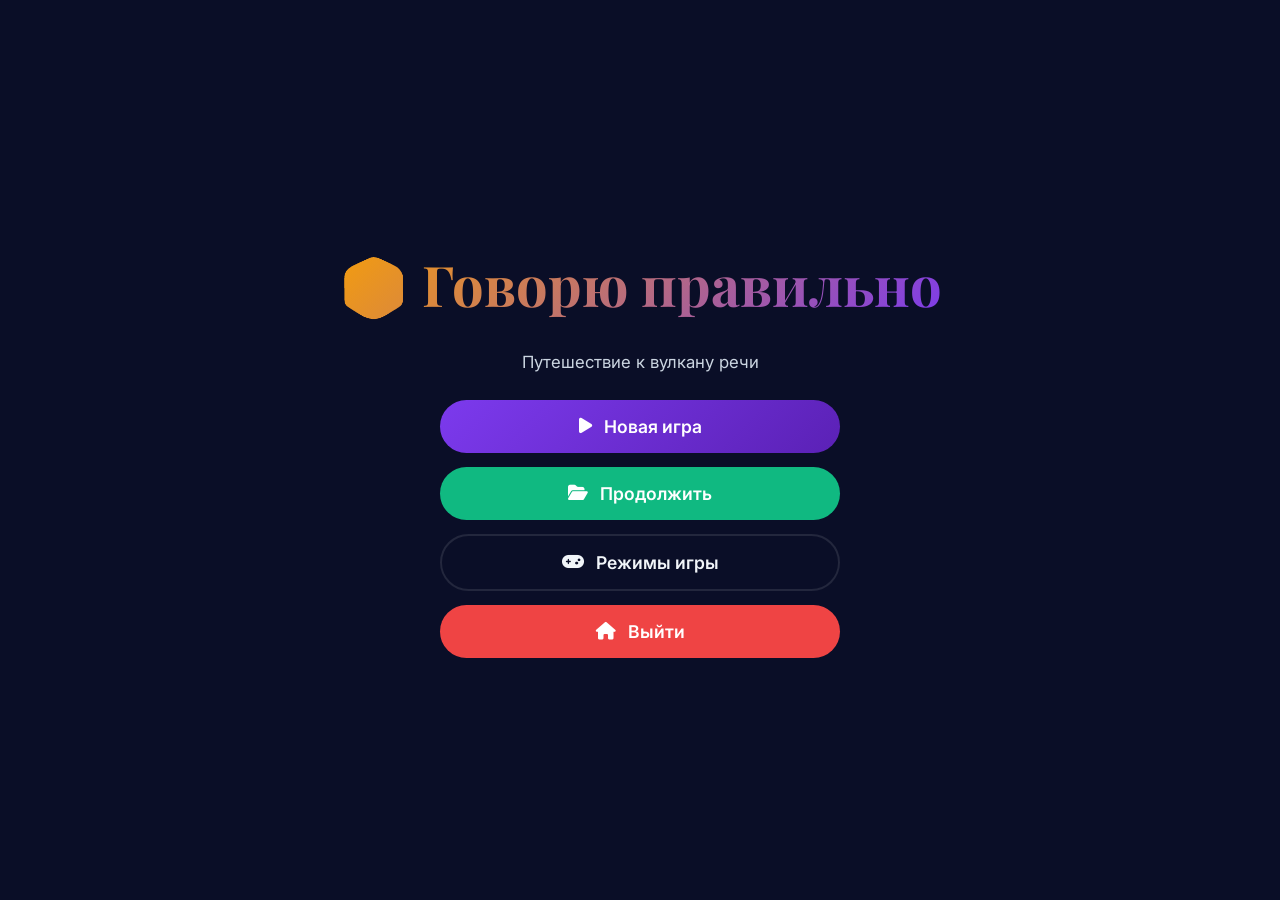
==== commit 9f46e94a: "Update game.html" ====
--- a/speech-game/game.html
+++ b/speech-game/game.html
@@ -176,7 +176,7 @@
 .physical-info .pi-value{font-size:1.3rem;font-weight:800;color:var(--gold);}
 
 /* ============================================================
-   ЦИФРОВАЯ ДОСКА — с защитой от grid blowout
+   ЦИФРОВАЯ ДОСКА
    ============================================================ */
 .board-container{display:grid;grid-template-columns:1fr 400px;gap:20px;max-width:1700px;margin:0 auto;position:relative;z-index:1;padding:0;}
 .game-map-area{position:relative;border-radius:var(--radius);overflow:hidden;border:1px solid var(--glass-border);background:var(--bg-card);box-shadow:0 8px 32px rgba(0,0,0,.4);}
@@ -387,7 +387,7 @@
   *,*::before,*::after{animation-duration:.001ms !important;transition-duration:.001ms !important;}
 }
 /* ============================================================
-   ФИНАЛЬНЫЙ ФИКС КАРТЫ — перебивает всё выше
+   ФИНАЛЬНЫЙ ФИКС КАРТЫ
    ============================================================ */
 .board-container {
   display: grid !important;
@@ -401,8 +401,8 @@
 }
 
 .game-map-area {
-  position: relative !important;   /* ← обязательно для overlay */
-  display: block !important;        /* ← убираем flex, который центрировал картинку */
+  position: relative !important;
+  display: block !important;
   width: 100% !important;
   max-height: none !important;
   min-height: 0 !important;
@@ -411,7 +411,7 @@
   border: 1px solid var(--glass-border) !important;
   background: var(--bg-card) !important;
   box-shadow: 0 8px 32px rgba(0,0,0,.4) !important;
-  font-size: 0 !important;          /* ← убирает лишний пробел под картинкой */
+  font-size: 0 !important;
   line-height: 0 !important;
 }
 
@@ -440,11 +440,10 @@
 }
 
 .game-panel {
-  max-height: none !important;      /* ← панель растёт по контенту */
+  max-height: none !important;
   overflow-y: visible !important;
   min-width: 0 !important;
 }
-/* Страховка: контейнер карты не сжимается в 0, если картинка ещё грузится */
 .game-map-area {
   min-height: 400px !important;
 }
@@ -838,6 +837,47 @@
   { id:'endless', emoji:'♾️', name:'Бесконечный', desc:'Без финиша.' }
 ];
 
+// ============================================================
+// ЗВУКОВОЙ ДВИЖОК (Web Audio API — работает без файлов)
+// ============================================================
+const AudioCtx = window.AudioContext || window.webkitAudioContext;
+let audioCtx = null;
+
+function playTone(freq, duration, type = 'sine', vol = 0.1) {
+  try {
+    if (!audioCtx) audioCtx = new AudioCtx();
+    if (audioCtx.state === 'suspended') audioCtx.resume();
+    const osc = audioCtx.createOscillator();
+    const gain = audioCtx.createGain();
+    osc.type = type;
+    osc.frequency.setValueAtTime(freq, audioCtx.currentTime);
+    gain.gain.setValueAtTime(vol, audioCtx.currentTime);
+    gain.gain.exponentialRampToValueAtTime(0.01, audioCtx.currentTime + duration);
+    osc.connect(gain);
+    gain.connect(audioCtx.destination);
+    osc.start();
+    osc.stop(audioCtx.currentTime + duration);
+  } catch (e) {}
+}
+
+function playSound(type) {
+  try { if (state && state.soundEffects === false) return; } catch (e) {}
+  
+  if (type === 'roll') {
+    playTone(300, 0.1, 'square', 0.05);
+    setTimeout(() => playTone(400, 0.1, 'square', 0.05), 100);
+    setTimeout(() => playTone(500, 0.15, 'square', 0.05), 200);
+  } else if (type === 'success') {
+    playTone(600, 0.1, 'sine', 0.1);
+    setTimeout(() => playTone(800, 0.3, 'sine', 0.1), 100);
+  } else if (type === 'fail') {
+    playTone(300, 0.2, 'sawtooth', 0.1);
+    setTimeout(() => playTone(200, 0.3, 'sawtooth', 0.1), 150);
+  } else if (type === 'click') {
+    playTone(800, 0.05, 'sine', 0.05);
+  }
+}
+  
 let players = [];
 let activePlayerIndex = 0;
 let selectedCount = 1;
@@ -1320,7 +1360,10 @@
   saveResearchSession(false);
 }
 
-function physicalNextTask() {
+/* ============================================================
+   physicalNextTask → асинхронная + WAV-озвучка из папки saund
+   ============================================================ */
+async function physicalNextTask() {
   if (!physicalAwaitingNext) return;
   physicalAwaitingNext = false;
   document.getElementById('physNextBtn').style.display = 'none';
@@ -1358,8 +1401,17 @@
   }
 
   const autoSpeak = document.getElementById('physAutoSpeak')?.checked || false;
-  if (autoSpeak && Speech && Speech.hasRussianVoice()) {
-    Speech.speak(`${task.name}. ${task.desc || ''}. Повторить ${reps} раз.`);
+  if (autoSpeak) {
+    const taskId = task.id || task.name;
+    const hasWav = await hasWavForTask(taskId);
+    if (hasWav) {
+      const audio = new Audio(`saund/${encodeURIComponent(taskId)}.wav`);
+      audio.play().catch(() => {
+        _speakWithTTS(task, reps, null);
+      });
+    } else {
+      _speakWithTTS(task, reps, null);
+    }
   }
   logAction('physical_task_shown');
 }
@@ -1412,6 +1464,7 @@
 }
 function getAllSessions() { try { return JSON.parse(localStorage.getItem('speech_sessions') || '[]'); } catch(e) { return []; } }
 function saveSessions(s) { try { localStorage.setItem('speech_sessions', JSON.stringify(s)); } catch(e) {} }
+
 async function loadSession(index) {
   const sessions = getAllSessions();
   if (index >= sessions.length) return;
@@ -1425,6 +1478,12 @@
   currentSessionId = index;
   sessionTasks = session.tasks || [];
   sessionStartTime = session.startedAt || new Date().toISOString();
+
+  // ВОССТАНОВИТЬ счётчики ходов и research-сессии
+  currentMoveNumber = session.moves || (session.stats && session.stats.moves) || 0;
+  currentResearchSessionId = session.researchSessionId || Date.now();
+  currentSessionStartMs = session.startedAt ? new Date(session.startedAt).getTime() : Date.now();
+
   closeModal('continueModal');
   document.getElementById('mainMenu').classList.add('hidden');
   document.getElementById('gameBoard').style.display = 'grid';
@@ -1551,15 +1610,17 @@
   cube.style.transform = `rotateX(${rotations[result].x + extraRoundsX}deg) rotateY(${rotations[result].y + extraRoundsY}deg)`;
   document.getElementById('diceValue').textContent = result;
   haptic(15);
+  playSound('roll');
   logAction('roll:' + result);
   if (window.AIAssistant) window.AIAssistant.notifyAction('roll');
   setTimeout(() => moveCurrentPlayer(result), 1200);
 }
+
 function moveCurrentPlayer(steps) {
   const p = players[activePlayerIndex];
   const oldCell = p.cell;
+  currentMoveNumber++;
   currentRollResult = steps;
-  currentMoveNumber++;
   currentCellBeforeTask = oldCell;
   let newCell = oldCell + steps;
   let extraMessage = '';
@@ -1611,10 +1672,12 @@
         isMoving = false;
         isProcessing = false;
       }, 500);
+      try { saveResearchSession(false); } catch (e) { console.warn(e); }
       saveCurrentSession();
       return;
     }
     setTimeout(() => { showTask(); isMoving = false; }, 300);
+    try { saveResearchSession(false); } catch (e) { console.warn(e); }
     saveCurrentSession();
   });
 }
@@ -1696,20 +1759,173 @@
   if (e) e.stopPropagation();
   document.getElementById('taskImageModal').classList.remove('active');
 }
-function speakTask(task, reps) {
-  if (!Speech || typeof Speech.speak !== 'function') { alert('Озвучка не поддерживается'); return; }
-  if (!Speech.hasRussianVoice()) {
-    alert('🔇 Русский голос не установлен.\n\n' + Speech.getVoiceInstallGuide());
-    return;
-  }
-  const text = `${task.name}. ${task.desc || ''}. Повторить ${reps} раз.`;
+
+/* ============================================================
+   УЛУЧШЕННЫЙ ЗВУКОВОЙ ДВИЖОК (Кубик и Костёр)
+   ============================================================ */
+// Добавь эту функцию рядом с playTone
+function playNoise(duration, vol = 0.1) {
+  try {
+    if (!audioCtx) audioCtx = new AudioCtx();
+    if (audioCtx.state === 'suspended') audioCtx.resume();
+    const bufferSize = audioCtx.sampleRate * duration;
+    const buffer = audioCtx.createBuffer(1, bufferSize, audioCtx.sampleRate);
+    const data = buffer.getChannelData(0);
+    for (let i = 0; i < bufferSize; i++) data[i] = Math.random() * 2 - 1;
+    const noise = audioCtx.createBufferSource();
+    noise.buffer = buffer;
+    const gain = audioCtx.createGain();
+    gain.gain.setValueAtTime(vol, audioCtx.currentTime);
+    gain.gain.exponentialRampToValueAtTime(0.01, audioCtx.currentTime + duration);
+    noise.connect(gain);
+    gain.connect(audioCtx.destination);
+    noise.start();
+  } catch(e) {}
+}
+
+// Обновляем функцию playSound, чтобы кубик звучал как настоящий, и добавим звук костра
+function playSound(type) {
+  try { if (state && state.soundEffects === false) return; } catch (e) {}
+  
+  if (type === 'roll') {
+    // Звук тряски кубика (короткие шумовые всплески)
+    playNoise(0.05, 0.2);
+    setTimeout(() => playNoise(0.05, 0.15), 100);
+    setTimeout(() => playNoise(0.08, 0.1), 200);
+  } else if (type === 'success') {
+    playTone(600, 0.1, 'sine', 0.1);
+    setTimeout(() => playTone(800, 0.3, 'sine', 0.1), 100);
+  } else if (type === 'fail') {
+    playTone(300, 0.2, 'sawtooth', 0.1);
+    setTimeout(() => playTone(200, 0.3, 'sawtooth', 0.1), 150);
+  } else if (type === 'fire') {
+    // Звук потрескивания костра
+    playNoise(0.1, 0.15);
+    setTimeout(() => playNoise(0.05, 0.1), 150);
+    setTimeout(() => playNoise(0.08, 0.12), 300);
+    setTimeout(() => playNoise(0.05, 0.08), 500);
+  } else if (type === 'click') {
+    playTone(800, 0.05, 'sine', 0.05);
+  }
+}
+
+/* ============================================================
+   УМНЫЙ ПОИСК WAV И ОЗВУЧКА
+   ============================================================ */
+const _wavCache = {};
+
+// Нормализация текста: убирает ё, скобки, лишние пробелы
+function normalizeAudioName(str) {
+  if (!str) return '';
+  return str.toLowerCase().replace(/ё/g, 'е').replace(/\(.*?\)/g, '').replace(/[^а-яa-z0-9\s]/g, '').trim().replace(/\s+/g, ' ');
+}
+
+// Ищем файл по всем возможным названиям (как в index.html)
+async function findAudioUrl(task) {
+  const taskId = task.id || task.name;
+  const taskName = task.name || '';
+  
+  if (_wavCache[taskId] !== undefined) return _wavCache[taskId];
+
+  const rawName = taskName.replace(/'/g, ""); 
+  const normName = normalizeAudioName(taskName);
+  
+  const candidates = [
+    `${rawName}.wav`,
+    `${rawName.replace(/ё/g, 'е')}.wav`,
+    `${rawName.replace(/\s*\(.*?\)\s*/g, '')}.wav`,
+    `${normName}.wav`,
+    `${taskId}.wav`
+  ];
+
+  const uniqueCandidates = [...new Set(candidates)];
+  const basePath = 'saund/'; // Твоя папка
+
+  for (const fileName of uniqueCandidates) {
+    const url = basePath + encodeURIComponent(fileName);
+    try {
+      const res = await fetch(url, { method: 'HEAD' });
+      if (res.ok) {
+        _wavCache[taskId] = url;
+        return url;
+      }
+    } catch (e) {}
+  }
+  
+  _wavCache[taskId] = null;
+  return null;
+}
+
+async function speakTask(task, reps) {
   const btn = document.getElementById('btnSpeak');
   if (btn) btn.classList.add('speaking');
-  Speech.speak(text, {
-    onEnd: () => btn && btn.classList.remove('speaking'),
-    onError: () => btn && btn.classList.remove('speaking')
-  });
-}
+
+  const audioUrl = await findAudioUrl(task);
+
+  if (audioUrl) {
+    const audio = new Audio(audioUrl);
+    audio.onended = () => btn && btn.classList.remove('speaking');
+    audio.onerror = () => {
+      console.warn('[speakTask] WAV error, fallback to TTS');
+      _speakWithTTS(task, reps, btn);
+    };
+    try {
+      await audio.play();
+      return;
+    } catch (e) {
+      console.warn('[speakTask] WAV play blocked, fallback to TTS:', e);
+    }
+  }
+  _speakWithTTS(task, reps, btn);
+}
+
+async function speakTask(task, reps) {
+  const btn = document.getElementById('btnSpeak');
+  if (btn) btn.classList.add('speaking');
+
+  const taskId = task.id || task.name;
+  const hasWav = await hasWavForTask(taskId);
+
+  if (hasWav) {
+    const audio = new Audio(`saund/${encodeURIComponent(taskId)}.wav`);
+    audio.onended = () => btn && btn.classList.remove('speaking');
+    audio.onerror = () => {
+      console.warn('[speakTask] WAV error, fallback to TTS');
+      _speakWithTTS(task, reps, btn);
+    };
+    try {
+      await audio.play();
+      return;
+    } catch (e) {
+      console.warn('[speakTask] WAV play blocked, fallback to TTS:', e);
+    }
+  }
+  _speakWithTTS(task, reps, btn);
+}
+
+function _speakWithTTS(task, reps, btn) {
+  if (!('speechSynthesis' in window)) {
+    if (btn) btn.classList.remove('speaking');
+    alert('Озвучка не поддерживается браузером');
+    return;
+  }
+  window.speechSynthesis.cancel();
+  const text = `${task.name}. ${task.desc || ''}. Повторить ${reps} раз.`;
+  const u = new SpeechSynthesisUtterance(text);
+  u.lang = 'ru-RU';
+  u.rate = 0.9;
+  
+  const voices = window.speechSynthesis.getVoices();
+  const ruVoice = voices.find(v => v.lang.startsWith('ru') || v.name.includes('Russian'));
+  if (ruVoice) u.voice = ruVoice;
+
+  if (btn) btn.classList.add('speaking');
+  u.onend = () => { if (btn) btn.classList.remove('speaking'); };
+  u.onerror = () => { if (btn) btn.classList.remove('speaking'); };
+  
+  window.speechSynthesis.speak(u);
+}
+
 async function startVoiceCommand() {
   if (!Speech || !Speech.isRecognitionAvailable()) { toast('Распознавание речи не поддерживается', 'error'); return; }
   const isPhysical = currentVersion === 'physical';
@@ -1817,23 +2033,188 @@
 }
 
 function completeTask(success) {
+  if (isProcessing || isGameFinished || !currentTask || isMoving) {
+    console.log('[completeTask] blocked');
+    return;
+  }
+  isProcessing = true;
+  const p = players[activePlayerIndex];
+  ['btnWin','btnPartial','btnFail'].forEach(id => { const el = document.getElementById(id); if (el) el.disabled = true; });
+
+  try {
+    const reps = getReps(currentTask, p.age);
+    let soundForTask = '';
+    if (currentTask.applies_to) {
+      soundForTask = currentTask.applies_to.find(s => selectedSounds.includes(s)) || currentTask.applies_to[0];
+    }
+    const taskType = currentTask._type || 'artic';
+
+    if (success) {
+      playSound('success');
+      p.tasksCompleted++;
+      modeState.score += 10;
+      addLog(`✅ <span class="success">${p.name} выполнил "${currentTask.name}" (${reps} раз)</span>`);
+      const endedAt = new Date().toISOString();
+      const durationMs = Date.now() - (currentTaskStartedAt || Date.now());
+      sessionTasks.push({
+        index: sessionTasks.length + 1,
+        startedAt: new Date(currentTaskStartedAt || Date.now()).toISOString(),
+        endedAt: endedAt,
+        durationMs: durationMs,
+        durationSeconds: Math.round(durationMs / 1000),
+        playerId: p.id, playerName: p.name, playerAge: p.age,
+        cellBefore: currentCellBeforeTask, cellAfter: p.cell,
+        moveNumber: currentMoveNumber, rollResult: currentRollResult,
+        taskId: currentTask.id || currentTask.name,
+        taskName: currentTask.name,
+        taskDesc: currentTask.desc || '',
+        taskType: taskType,
+        sound: soundForTask,
+        appliesTo: currentTask.applies_to || [],
+        result: 'done', reps: reps, fullReps: reps,
+        preset: currentPreset, mode: currentMode, version: currentVersion
+      });
+      haptic(20);
+      logAction('task:done');
+      try { if (window.AIAssistant) window.AIAssistant.notifyAction('task_done'); } catch (e) {}
+
+      try {
+        const recent = sessionTasks.slice(-5);
+        if (recent.length === 5 && recent.every(t => t.result === 'done')) unlockAchievement('five_right');
+        const recent10 = sessionTasks.slice(-10);
+        if (recent10.length === 10 && recent10.every(t => t.result === 'done')) unlockAchievement('ten_right');
+      } catch (e) { console.warn(e); }
+
+      if (currentMode === 'team') {
+        modeState.teamDragonHP = Math.max(0, modeState.teamDragonHP - 1);
+        addLog(`🐉 Урон дракону! HP: <span class="highlight">${modeState.teamDragonHP}</span>`);
+        if (modeState.teamDragonHP <= 0) { addLog(`🏆 <span class="highlight">Дракон побеждён!</span>`); isGameFinished = true; try { celebrateWin(); } catch (e) {} }
+      }
+
+      try { saveCurrentSession(); } catch (e) { console.warn('save failed:', e); }
+      try { saveResearchSession(false); } catch (e) { console.warn('research save failed:', e); }
+
+      if (currentVersion === 'physical') {
+        updatePhysicalCounters();
+        isProcessing = false;
+        physicalAwaitingNext = true;
+        document.getElementById('physActions').style.display = 'none';
+        document.getElementById('physNextBtn').style.display = 'block';
+        document.getElementById('physNextLabel').textContent = 'Следующее задание';
+      } else {
+        setTimeout(() => { isProcessing = false; try { nextTurn(); } catch (e) { console.error(e); forceUnlockRoll(); } }, 400);
+      }
+    } else {
+      playSound('fail');
+      addLog(`❌ <span class="fail">${p.name} не выполнил "${currentTask.name}"</span>`);
+      const endedAt = new Date().toISOString();
+      const durationMs = Date.now() - (currentTaskStartedAt || Date.now());
+      sessionTasks.push({
+        index: sessionTasks.length + 1,
+        startedAt: new Date(currentTaskStartedAt || Date.now()).toISOString(),
+        endedAt: endedAt,
+        durationMs: durationMs,
+        durationSeconds: Math.round(durationMs / 1000),
+        playerId: p.id, playerName: p.name, playerAge: p.age,
+        cellBefore: currentCellBeforeTask, cellAfter: p.cell,
+        moveNumber: currentMoveNumber, rollResult: currentRollResult,
+        taskId: currentTask.id || currentTask.name,
+        taskName: currentTask.name,
+        taskDesc: currentTask.desc || '',
+        taskType: taskType,
+        sound: soundForTask,
+        appliesTo: currentTask.applies_to || [],
+        result: 'failed', reps: 0, fullReps: reps,
+        preset: currentPreset, mode: currentMode, version: currentVersion
+      });
+      haptic([30, 50, 30]);
+      logAction('task:fail');
+
+      if (currentMode === 'marathon') {
+        addLog(`🏁 <span class="fail">Марафон окончен!</span>`);
+        isGameFinished = true;
+        try { saveCurrentSession(); } catch (e) {}
+        try { finalizeSession(); } catch (e) {}
+        isProcessing = false;
+        return;
+      }
+
+      try { saveCurrentSession(); } catch (e) {}
+      try { saveResearchSession(false); } catch (e) {}
+
+      if (currentVersion === 'physical') {
+        updatePhysicalCounters();
+        isProcessing = false;
+        physicalAwaitingNext = true;
+        document.getElementById('physActions').style.display = 'none';
+        document.getElementById('physNextBtn').style.display = 'block';
+        document.getElementById('physNextLabel').textContent = 'Следующее задание';
+        return;
+      }
+
+      if (currentMode === 'training') {
+        setTimeout(() => { isProcessing = false; try { nextTurn(); } catch (e) { forceUnlockRoll(); } }, 400);
+        return;
+      }
+
+      const oldCell = p.cell;
+      const newCell = Math.max(0, p.cell - 2);
+      p.cell = newCell;
+      isMoving = true;
+      moveChipStepByStep(activePlayerIndex, oldCell, newCell, () => {
+        updateAllChips(); updateTurnUI();
+        addLog(`↩️ ${p.name} перешёл на клетку ${p.cell + 1}`);
+        try { saveCurrentSession(); } catch (e) {}
+        isMoving = false;
+        isProcessing = false;
+        try { nextTurn(); } catch (e) { forceUnlockRoll(); }
+      });
+      return;
+    }
+  } catch (e) {
+    console.error('[completeTask] ERROR:', e);
+    isProcessing = false;
+    isMoving = false;
+    forceUnlockRoll();
+  }
+}
+
+// Аварийная разблокировка — если что-то пошло не так
+function forceUnlockRoll() {
+  isProcessing = false;
+  isMoving = false;
+  canRoll = true;
+  const rollBtn = document.getElementById('rollBtn');
+  if (rollBtn && !isGameFinished) rollBtn.disabled = false;
+  ['btnWin','btnPartial','btnFail'].forEach(id => { const el = document.getElementById(id); if (el) el.disabled = true; });
+}
+
+function openPartial() {
+  if (!currentTask || isProcessing || isGameFinished || isMoving) return;
+  document.getElementById('partialModal').classList.add('active');
+  document.getElementById('partialCount').value = 1;
+}
+
+function confirmPartial() {
   if (isProcessing || isGameFinished || !currentTask || isMoving) return;
   isProcessing = true;
+
+  const count = parseInt(document.getElementById('partialCount').value) || 1;
   const p = players[activePlayerIndex];
-  document.getElementById('btnWin').disabled = true;
-  document.getElementById('btnPartial').disabled = true;
-  document.getElementById('btnFail').disabled = true;
-  const reps = getReps(currentTask, p.age);
-  let soundForTask = '';
-  if (currentTask.applies_to) {
-    soundForTask = currentTask.applies_to.find(s => selectedSounds.includes(s)) || currentTask.applies_to[0];
-  }
-  const taskType = currentTask._type || 'artic';
-
-  if (success) {
-    p.tasksCompleted++;
-    modeState.score += 10;
-    addLog(`✅ <span class="success">${p.name} выполнил "${currentTask.name}" (${reps} раз)</span>`);
+
+  closeModal('partialModal');
+  ['btnWin','btnPartial','btnFail'].forEach(id => { const el = document.getElementById(id); if (el) el.disabled = true; });
+
+  try {
+    const fullReps = getReps(currentTask, p.age);
+    let soundForTask = '';
+    if (currentTask.applies_to && currentTask.applies_to.length > 0) {
+      soundForTask = currentTask.applies_to.find(s => selectedSounds.includes(s)) || currentTask.applies_to[0];
+    }
+    const taskType = currentTask._type || 'artic';
+
+    addLog(`✏️ <span class="partial">${p.name} частично выполнил "${currentTask.name}" (${count} из ${fullReps})</span>`);
+
     const endedAt = new Date().toISOString();
     const durationMs = Date.now() - (currentTaskStartedAt || Date.now());
     sessionTasks.push({
@@ -1851,79 +2232,14 @@
       taskType: taskType,
       sound: soundForTask,
       appliesTo: currentTask.applies_to || [],
-      result: 'done', reps: reps, fullReps: reps,
+      result: 'partial', reps: count, totalReps: fullReps, fullReps: fullReps,
       preset: currentPreset, mode: currentMode, version: currentVersion
     });
-    saveResearchSession(false);
-    haptic(20);
-    logAction('task:done');
-    if (window.AIAssistant) window.AIAssistant.notifyAction('task_done');
-
-    const recent = sessionTasks.slice(-5);
-    if (recent.length === 5 && recent.every(t => t.result === 'done')) unlockAchievement('five_right');
-    const recent10 = sessionTasks.slice(-10);
-    if (recent10.length === 10 && recent10.every(t => t.result === 'done')) unlockAchievement('ten_right');
-
-    if (currentMode === 'team') {
-      modeState.teamDragonHP = Math.max(0, modeState.teamDragonHP - 1);
-      addLog(`🐉 Урон дракону! HP: <span class="highlight">${modeState.teamDragonHP}</span>`);
-      if (modeState.teamDragonHP <= 0) {
-        addLog(`🏆 <span class="highlight">Дракон побеждён!</span>`);
-        isGameFinished = true;
-        celebrateWin();
-      }
-    }
-
-    saveCurrentSession();
-
-    if (currentVersion === 'physical') {
-      updatePhysicalCounters();
-      isProcessing = false;
-      physicalAwaitingNext = true;
-      document.getElementById('physActions').style.display = 'none';
-      document.getElementById('physNextBtn').style.display = 'block';
-      document.getElementById('physNextLabel').textContent = 'Следующее задание';
-    } else if (currentMode === 'training' || currentMode === 'marathon' || currentMode === 'endless') {
-      setTimeout(() => { isProcessing = false; nextTurn(); }, 400);
-    } else {
-      setTimeout(() => { nextTurn(); isProcessing = false; }, 500);
-    }
-  } else {
-    addLog(`❌ <span class="fail">${p.name} не выполнил "${currentTask.name}"</span>`);
-    const endedAt = new Date().toISOString();
-    const durationMs = Date.now() - (currentTaskStartedAt || Date.now());
-    sessionTasks.push({
-      index: sessionTasks.length + 1,
-      startedAt: new Date(currentTaskStartedAt || Date.now()).toISOString(),
-      endedAt: endedAt,
-      durationMs: durationMs,
-      durationSeconds: Math.round(durationMs / 1000),
-      playerId: p.id, playerName: p.name, playerAge: p.age,
-      cellBefore: currentCellBeforeTask, cellAfter: p.cell,
-      moveNumber: currentMoveNumber, rollResult: currentRollResult,
-      taskId: currentTask.id || currentTask.name,
-      taskName: currentTask.name,
-      taskDesc: currentTask.desc || '',
-      taskType: taskType,
-      sound: soundForTask,
-      appliesTo: currentTask.applies_to || [],
-      result: 'failed', reps: 0, fullReps: reps,
-      preset: currentPreset, mode: currentMode, version: currentVersion
-    });
-    saveResearchSession(false);
-    haptic([30, 50, 30]);
-    logAction('task:fail');
-
-    if (currentMode === 'marathon') {
-      addLog(`🏁 <span class="fail">Марафон окончен!</span>`);
-      isGameFinished = true;
-      saveCurrentSession();
-      finalizeSession();
-      isProcessing = false;
-      return;
-    }
-
-    saveCurrentSession();
+    p.tasksCompleted++;
+    modeState.score += Math.round(10 * count / fullReps);
+
+    try { saveCurrentSession(); } catch (e) { console.warn(e); }
+    try { saveResearchSession(false); } catch (e) { console.warn(e); }
 
     if (currentVersion === 'physical') {
       updatePhysicalCounters();
@@ -1936,120 +2252,56 @@
     }
 
     if (currentMode === 'training') {
-      setTimeout(() => { isProcessing = false; nextTurn(); }, 400);
-      return;
+      setTimeout(() => { isProcessing = false; try { nextTurn(); } catch (e) { forceUnlockRoll(); } }, 400);
+    } else {
+      setTimeout(() => { isProcessing = false; try { nextTurn(); } catch (e) { forceUnlockRoll(); } }, 500);
     }
-
-    const oldCell = p.cell;
-    const newCell = Math.max(0, p.cell - 2);
-    p.cell = newCell;
-    isMoving = true;
-    moveChipStepByStep(activePlayerIndex, oldCell, newCell, () => {
-      updateAllChips(); updateTurnUI();
-      addLog(`↩️ ${p.name} перешёл на клетку ${p.cell + 1}`);
-      saveCurrentSession();
-      nextTurn();
-      isMoving = false;
-      isProcessing = false;
-    });
-    return;
-  }
-}
-function openPartial() {
-  if (!currentTask || isProcessing || isGameFinished) return;
-  document.getElementById('partialModal').classList.add('active');
-  document.getElementById('partialCount').value = 1;
-}
-function confirmPartial() {
-  const count = parseInt(document.getElementById('partialCount').value) || 1;
-  const p = players[activePlayerIndex];
-  const fullReps = getReps(currentTask, p.age);
-  let soundForTask = '';
-  if (currentTask.applies_to) {
-    soundForTask = currentTask.applies_to.find(s => selectedSounds.includes(s)) || currentTask.applies_to[0];
-  }
-  addLog(`✏️ <span class="partial">${p.name} частично выполнил "${currentTask.name}" (${count} из ${fullReps})</span>`);
-  const endedAt = new Date().toISOString();
-  const durationMs = Date.now() - (currentTaskStartedAt || Date.now());
-  sessionTasks.push({
-    index: sessionTasks.length + 1,
-    startedAt: new Date(currentTaskStartedAt || Date.now()).toISOString(),
-    endedAt: endedAt,
-    durationMs: durationMs,
-    durationSeconds: Math.round(durationMs / 1000),
-    playerId: p.id, playerName: p.name, playerAge: p.age,
-    cellBefore: currentCellBeforeTask, cellAfter: p.cell,
-    moveNumber: currentMoveNumber, rollResult: currentRollResult,
-    taskId: currentTask.id || currentTask.name,
-    taskName: currentTask.name,
-    taskDesc: currentTask.desc || '',
-    taskType: currentTask._type || 'artic',
-    sound: soundForTask,
-    appliesTo: currentTask.applies_to || [],
-    result: 'partial', reps: count, fullReps: fullReps,
-    preset: currentPreset, mode: currentMode, version: currentVersion
-  });
-  saveResearchSession(false);
-  p.tasksCompleted++;
-  modeState.score += Math.round(10 * count / fullReps);
-  saveCurrentSession();
-  closeModal('partialModal');
-  document.getElementById('btnWin').disabled = true;
-  document.getElementById('btnPartial').disabled = true;
-  document.getElementById('btnFail').disabled = true;
-
-  if (currentVersion === 'physical') {
-    updatePhysicalCounters();
+  } catch (e) {
+    console.error('[confirmPartial] ERROR:', e);
     isProcessing = false;
-    physicalAwaitingNext = true;
-    document.getElementById('physActions').style.display = 'none';
-    document.getElementById('physNextBtn').style.display = 'block';
-    document.getElementById('physNextLabel').textContent = 'Следующее задание';
-    return;
-  }
-  if (currentMode === 'training') {
-    setTimeout(() => { isProcessing = false; nextTurn(); }, 400);
-  } else {
-    setTimeout(() => { nextTurn(); isProcessing = false; }, 500);
-  }
-}
+    isMoving = false;
+    forceUnlockRoll();
+  }
+}
+
 function nextTurn() {
   if (isGameFinished) return;
+  isProcessing = false;
+  isMoving = false;
+  canRoll = true;
+
   if (currentMode === 'training' || currentMode === 'marathon' || currentMode === 'timed') {
     if (currentMode === 'training' || currentMode === 'timed') {
       updateTurnUI();
-      canRoll = true;
-      document.getElementById('rollBtn').disabled = currentMode === 'training';
+      const rollBtn = document.getElementById('rollBtn');
+      if (rollBtn) rollBtn.disabled = currentMode === 'training';
       document.getElementById('taskName').textContent = 'Бросьте кубик';
       document.getElementById('taskDesc').textContent = 'Сделайте ход, чтобы получить задание.';
       document.getElementById('taskReps').textContent = '';
       document.getElementById('diceValue').textContent = '—';
-      document.getElementById('btnWin').disabled = true;
-      document.getElementById('btnPartial').disabled = true;
-      document.getElementById('btnFail').disabled = true;
+      ['btnWin','btnPartial','btnFail'].forEach(id => { const el = document.getElementById(id); if (el) el.disabled = true; });
       document.getElementById('btnShowImage').style.display = 'none';
       document.getElementById('voiceControls').style.display = 'none';
       document.getElementById('voiceResult').textContent = '';
-      saveCurrentSession();
-      if (currentMode === 'training') setTimeout(() => showTask(), 300);
+      try { saveCurrentSession(); } catch (e) {}
+      if (currentMode === 'training') setTimeout(() => { try { showTask(); } catch (e) { console.error(e); } }, 300);
       return;
     }
   }
+
   activePlayerIndex = (activePlayerIndex + 1) % players.length;
   updateTurnUI();
-  canRoll = true;
-  document.getElementById('rollBtn').disabled = false;
+  const rollBtn = document.getElementById('rollBtn');
+  if (rollBtn) rollBtn.disabled = false;
   document.getElementById('taskName').textContent = 'Бросьте кубик';
   document.getElementById('taskDesc').textContent = 'Сделайте ход, чтобы получить задание.';
   document.getElementById('taskReps').textContent = '';
   document.getElementById('diceValue').textContent = '—';
-  document.getElementById('btnWin').disabled = true;
-  document.getElementById('btnPartial').disabled = true;
-  document.getElementById('btnFail').disabled = true;
+  ['btnWin','btnPartial','btnFail'].forEach(id => { const el = document.getElementById(id); if (el) el.disabled = true; });
   document.getElementById('btnShowImage').style.display = 'none';
   document.getElementById('voiceControls').style.display = 'none';
   document.getElementById('voiceResult').textContent = '';
-  saveCurrentSession();
+  try { saveCurrentSession(); } catch (e) {}
 }
 function endTimedGame() {
   addLog(`⏱ <span class="highlight">Время вышло!</span>`);
@@ -2162,81 +2414,126 @@
   link.click();
   URL.revokeObjectURL(link.href);
 }
+
 function saveCurrentSession() {
-  if (players.length === 0) return;
-  const sessions = getAllSessions();
-  const data = {
-    players: players.map(p => ({ ...p })),
-    activePlayerIndex, isGameFinished, logs: gameLog, tasks: sessionTasks,
-    sounds: selectedSounds, types: getCurrentTypes(), preset: currentPreset,
-    version: currentVersion, childId: currentChildId,
-    startedAt: sessionStartTime, savedAt: new Date().toISOString()
-  };
-  if (currentSessionId !== null && currentSessionId < sessions.length) sessions[currentSessionId] = data;
-  else { sessions.push(data); currentSessionId = sessions.length - 1; }
-  saveSessions(sessions);
-}
+  if (!players || players.length === 0) return;
+  try {
+    const sessions = getAllSessions();
+    let types = [];
+    try { types = getCurrentTypes(); } catch (e) { types = []; }
+    const data = {
+      players: players.map(p => ({ id: p.id, name: p.name, avatar: p.avatar, age: p.age, cell: p.cell, tasksCompleted: p.tasksCompleted })),
+      activePlayerIndex, isGameFinished, logs: gameLog, tasks: sessionTasks,
+      sounds: selectedSounds, types: types, preset: currentPreset,
+      version: currentVersion, childId: currentChildId,
+      startedAt: sessionStartTime, savedAt: new Date().toISOString(),
+      moves: currentMoveNumber,
+      researchSessionId: currentResearchSessionId
+    };
+    if (currentSessionId !== null && currentSessionId < sessions.length) sessions[currentSessionId] = data;
+    else { sessions.push(data); currentSessionId = sessions.length - 1; }
+    saveSessions(sessions);
+  } catch (e) { console.warn('[saveCurrentSession] failed:', e); }
+}
+
 function finalizeSession() {
-  if (!BRIDGE_API) { saveCurrentSession(); return; }
-  saveResearchSession(true);
-  addLog(`💾 Сессия сохранена в исследование`);
+  try {
+    if (!currentChildId) { saveCurrentSession(); return; }
+    const session = {
+      sessionId: currentResearchSessionId || Date.now(),
+      researchSessionId: currentResearchSessionId || Date.now(),
+      childId: currentChildId,
+      date: (sessionStartTime || new Date().toISOString()).slice(0, 10),
+      startedAt: sessionStartTime, endedAt: new Date().toISOString(),
+      sounds: selectedSounds, types: (() => { try { return getCurrentTypes(); } catch (e) { return []; } })(),
+      preset: currentPreset, version: currentVersion,
+      players: players.map(p => ({ name: p.name, age: p.age, tasksCompleted: p.tasksCompleted })),
+      tasks: sessionTasks,
+      stats: {
+        total: sessionTasks.length,
+        done: sessionTasks.filter(t => t.result === 'done').length,
+        partial: sessionTasks.filter(t => t.result === 'partial').length,
+        failed: sessionTasks.filter(t => t.result === 'failed').length,
+        moves: currentMoveNumber
+      },
+      mode: currentMode
+    };
+    saveGameSession(session);
+    addLog(`💾 Сессия сохранена в исследование`);
+  } catch (e) { console.error('[finalizeSession] error:', e); }
   saveCurrentSession();
 }
 
 function saveResearchSession(finalize = false) {
-  if (!BRIDGE_API) return;
   if (sessionTasks.length === 0 && !finalize) return;
-
-  const now = new Date();
-  const startDate = sessionStartTime ? new Date(sessionStartTime) : now;
-  const firstPlayer = players[0] || { name: 'Игрок', age: 0, cell: 0 };
-
-  const session = {
-    sessionId: currentResearchSessionId,
-    childId: currentChildId || null,
-    childName: firstPlayer.name,
-    childAge: firstPlayer.age,
-    date: startDate.toISOString().slice(0, 10),
-    startedAt: sessionStartTime,
-    endedAt: finalize ? now.toISOString() : null,
-    durationMs: Date.now() - currentSessionStartMs,
-    durationSeconds: Math.round((Date.now() - currentSessionStartMs) / 1000),
-    version: currentVersion,
-    preset: currentPreset,
-    mode: currentMode,
-    sounds: selectedSounds.slice(),
-    types: getCurrentTypes(),
-    players: players.map(p => ({ name: p.name, age: p.age, tasksCompleted: p.tasksCompleted, cell: p.cell })),
-    tasks: sessionTasks.slice(),
-    gameLog: gameLog.slice(),
-    stats: {
-      total: sessionTasks.length,
-      done: sessionTasks.filter(t => t.result === 'done').length,
-      partial: sessionTasks.filter(t => t.result === 'partial').length,
-      failed: sessionTasks.filter(t => t.result === 'failed').length,
-      totalDurationSeconds: sessionTasks.reduce((sum, t) => sum + (t.durationSeconds || 0), 0),
-      moves: currentMoveNumber
-    },
-    isFinished: finalize
-  };
-  BRIDGE_API.saveGameSession(session);
-}
+  if (typeof saveGameSession !== 'function') return;
+
+  try {
+    const now = new Date();
+    const startDate = sessionStartTime ? new Date(sessionStartTime) : now;
+    const firstPlayer = players[0] || { name: 'Игрок', age: 0 };
+
+    // Считаем ТОЛЬКО уникальные ходы (по moveNumber)
+    const uniqueMoves = new Set();
+    sessionTasks.forEach(t => {
+      if (t.moveNumber && t.moveNumber > 0) uniqueMoves.add(t.moveNumber);
+    });
+
+    const session = {
+      sessionId: currentResearchSessionId || Date.now(),
+      researchSessionId: currentResearchSessionId || Date.now(),
+      childId: currentChildId || null,
+      childName: firstPlayer.name,
+      childAge: firstPlayer.age,
+      date: startDate.toISOString().slice(0, 10),
+      startedAt: sessionStartTime,
+      endedAt: finalize ? now.toISOString() : null,
+      durationMs: Date.now() - (currentSessionStartMs || now.getTime()),
+      durationSeconds: Math.round((Date.now() - (currentSessionStartMs || now.getTime())) / 1000),
+      version: currentVersion,
+      preset: currentPreset,
+      mode: currentMode,
+      sounds: selectedSounds.slice(),
+      types: (() => { try { return getCurrentTypes(); } catch (e) { return []; } })(),
+      players: players.map(p => ({ name: p.name, age: p.age, tasksCompleted: p.tasksCompleted, cell: p.cell })),
+      tasks: sessionTasks.slice(),
+      gameLog: gameLog.slice(),
+      stats: {
+        total: sessionTasks.length,
+        done: sessionTasks.filter(t => t.result === 'done').length,
+        partial: sessionTasks.filter(t => t.result === 'partial').length,
+        failed: sessionTasks.filter(t => t.result === 'failed').length,
+        moves: currentMoveNumber || uniqueMoves.size,
+        totalDurationSeconds: sessionTasks.reduce((sum, t) => sum + (t.durationSeconds || 0), 0),
+        uniqueMoves: uniqueMoves.size
+      },
+      isFinished: finalize
+    };
+    saveGameSession(session);
+  } catch (e) {
+    console.error('[saveResearchSession] ERROR:', e);
+  }
+}
+
 function exitToMenu() {
-  if (sessionTasks.length > 0) finalizeSession();
-  if (modeState.timer) { clearInterval(modeState.timer); modeState.timer = null; }
-  document.getElementById('gameBoard').style.display = 'none';
-  document.getElementById('physicalBoard').style.display = 'none';
-  document.getElementById('mainMenu').classList.remove('hidden');
+  console.log('[exitToMenu]');
+  try { if (sessionTasks.length > 0) finalizeSession(); } catch (e) { console.error(e); }
+  try { if (modeState.timer) { clearInterval(modeState.timer); modeState.timer = null; } } catch (e) {}
+  const gb = document.getElementById('gameBoard'); if (gb) gb.style.display = 'none';
+  const pb = document.getElementById('physicalBoard'); if (pb) pb.style.display = 'none';
+  const mm = document.getElementById('mainMenu'); if (mm) mm.classList.remove('hidden');
+  isProcessing = false; isMoving = false; canRoll = true;
 }
 function exitToSite() {
   if (sessionTasks.length > 0) finalizeSession();
   if (modeState.timer) clearInterval(modeState.timer);
   window.location.href = 'index.html';
 }
+
 function resetGame() {
-  if (confirm('Начать новую игру? Прогресс будет сохранён.')) {
-    finalizeSession();
-    if (modeState.timer) clearInterval(modeState.timer);
+  if (confirm('Начать новую игру? Текущий прогресс будет сохранён.')) {
+    try { finalizeSession(); } catch (e) { console.error(e); }
+    if (modeState.timer) { clearInterval(modeState.timer); modeState.timer = null; }
     location.reload();
   }
 }
@@ -2255,7 +2552,7 @@
     window.AIAssistant.startIdleWatcher();
   }
   logAction('game:boot');
-  console.log('🎮 Game page v6 loaded');
+  console.log('🎮 Game page v7 loaded');
 }
 
 window.showSetup = showSetup;
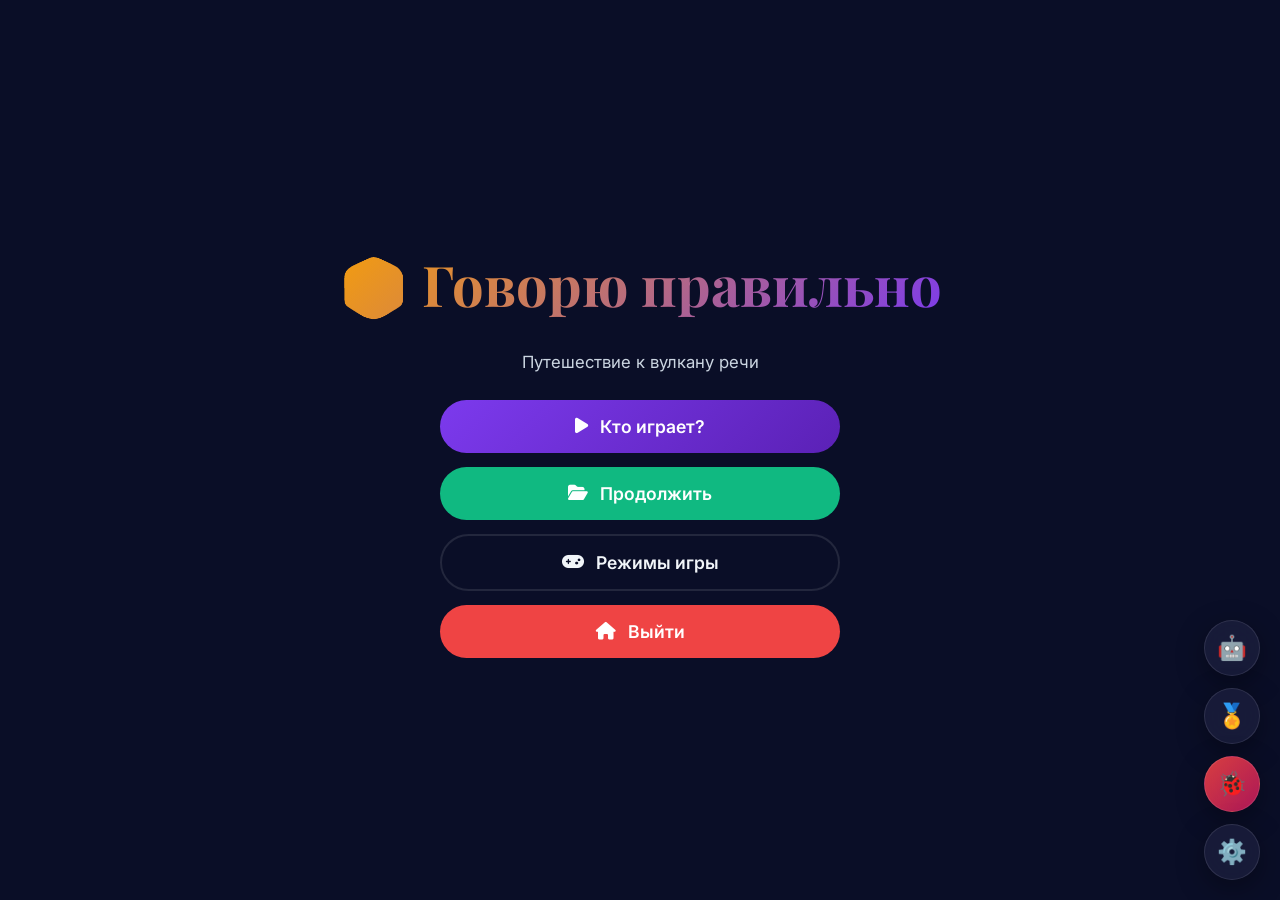
==== commit 264bf190: "Update game.html" ====
--- a/speech-game/game.html
+++ b/speech-game/game.html
@@ -860,19 +860,43 @@
   } catch (e) {}
 }
 
+function playNoise(duration, vol = 0.1) {
+  try {
+    if (!audioCtx) audioCtx = new AudioCtx();
+    if (audioCtx.state === 'suspended') audioCtx.resume();
+    const bufferSize = audioCtx.sampleRate * duration;
+    const buffer = audioCtx.createBuffer(1, bufferSize, audioCtx.sampleRate);
+    const data = buffer.getChannelData(0);
+    for (let i = 0; i < bufferSize; i++) data[i] = Math.random() * 2 - 1;
+    const noise = audioCtx.createBufferSource();
+    noise.buffer = buffer;
+    const gain = audioCtx.createGain();
+    gain.gain.setValueAtTime(vol, audioCtx.currentTime);
+    gain.gain.exponentialRampToValueAtTime(0.01, audioCtx.currentTime + duration);
+    noise.connect(gain);
+    gain.connect(audioCtx.destination);
+    noise.start();
+  } catch(e) {}
+}
+
 function playSound(type) {
   try { if (state && state.soundEffects === false) return; } catch (e) {}
   
   if (type === 'roll') {
-    playTone(300, 0.1, 'square', 0.05);
-    setTimeout(() => playTone(400, 0.1, 'square', 0.05), 100);
-    setTimeout(() => playTone(500, 0.15, 'square', 0.05), 200);
+    playNoise(0.05, 0.2);
+    setTimeout(() => playNoise(0.05, 0.15), 100);
+    setTimeout(() => playNoise(0.08, 0.1), 200);
   } else if (type === 'success') {
     playTone(600, 0.1, 'sine', 0.1);
     setTimeout(() => playTone(800, 0.3, 'sine', 0.1), 100);
   } else if (type === 'fail') {
     playTone(300, 0.2, 'sawtooth', 0.1);
     setTimeout(() => playTone(200, 0.3, 'sawtooth', 0.1), 150);
+  } else if (type === 'fire') {
+    playNoise(0.1, 0.15);
+    setTimeout(() => playNoise(0.05, 0.1), 150);
+    setTimeout(() => playNoise(0.08, 0.12), 300);
+    setTimeout(() => playNoise(0.05, 0.08), 500);
   } else if (type === 'click') {
     playTone(800, 0.05, 'sine', 0.05);
   }
@@ -1266,7 +1290,6 @@
   currentSessionId = null;
   physicalAwaitingNext = true;
 
-  // Трекинг сессии для исследования
   currentMoveNumber = 0;
   currentRollResult = 0;
   currentCellBeforeTask = 0;
@@ -1282,7 +1305,6 @@
   await loadTasks();
   resetUsedTasks();
 
-  // Настройка автоозвучки в физической версии
   const autoSpeakEl = document.getElementById('physAutoSpeak');
   if (autoSpeakEl) {
     autoSpeakEl.checked = localStorage.getItem('phys_auto_speak') === '1';
@@ -1360,9 +1382,6 @@
   saveResearchSession(false);
 }
 
-/* ============================================================
-   physicalNextTask → асинхронная + WAV-озвучка из папки saund
-   ============================================================ */
 async function physicalNextTask() {
   if (!physicalAwaitingNext) return;
   physicalAwaitingNext = false;
@@ -1402,10 +1421,9 @@
 
   const autoSpeak = document.getElementById('physAutoSpeak')?.checked || false;
   if (autoSpeak) {
-    const taskId = task.id || task.name;
-    const hasWav = await hasWavForTask(taskId);
-    if (hasWav) {
-      const audio = new Audio(`saund/${encodeURIComponent(taskId)}.wav`);
+    const audioUrl = await findAudioUrl(task);
+    if (audioUrl) {
+      const audio = new Audio(audioUrl);
       audio.play().catch(() => {
         _speakWithTTS(task, reps, null);
       });
@@ -1479,7 +1497,6 @@
   sessionTasks = session.tasks || [];
   sessionStartTime = session.startedAt || new Date().toISOString();
 
-  // ВОССТАНОВИТЬ счётчики ходов и research-сессии
   currentMoveNumber = session.moves || (session.stats && session.stats.moves) || 0;
   currentResearchSessionId = session.researchSessionId || Date.now();
   currentSessionStartMs = session.startedAt ? new Date(session.startedAt).getTime() : Date.now();
@@ -1661,7 +1678,10 @@
     updateAllChips(); updateTurnUI();
     if (extraMessage) addLog(`<span class="highlight">${extraMessage}</span>`);
     addLog(`🎲 ${p.name} выбросил ${steps} → клетка ${p.cell + 1}`);
+    
+    // 👇 ВОТ СЮДА ДОБАВЛЕН ЗВУК КОСТРА 👇
     if (isCampfire) {
+      playSound('fire'); 
       addLog(`🔥 <span class="highlight">Костёр!</span> ${p.name} получает доп. ход!`);
       setTimeout(() => {
         canRoll = true;
@@ -1761,66 +1781,15 @@
 }
 
 /* ============================================================
-   УЛУЧШЕННЫЙ ЗВУКОВОЙ ДВИЖОК (Кубик и Костёр)
-   ============================================================ */
-// Добавь эту функцию рядом с playTone
-function playNoise(duration, vol = 0.1) {
-  try {
-    if (!audioCtx) audioCtx = new AudioCtx();
-    if (audioCtx.state === 'suspended') audioCtx.resume();
-    const bufferSize = audioCtx.sampleRate * duration;
-    const buffer = audioCtx.createBuffer(1, bufferSize, audioCtx.sampleRate);
-    const data = buffer.getChannelData(0);
-    for (let i = 0; i < bufferSize; i++) data[i] = Math.random() * 2 - 1;
-    const noise = audioCtx.createBufferSource();
-    noise.buffer = buffer;
-    const gain = audioCtx.createGain();
-    gain.gain.setValueAtTime(vol, audioCtx.currentTime);
-    gain.gain.exponentialRampToValueAtTime(0.01, audioCtx.currentTime + duration);
-    noise.connect(gain);
-    gain.connect(audioCtx.destination);
-    noise.start();
-  } catch(e) {}
-}
-
-// Обновляем функцию playSound, чтобы кубик звучал как настоящий, и добавим звук костра
-function playSound(type) {
-  try { if (state && state.soundEffects === false) return; } catch (e) {}
-  
-  if (type === 'roll') {
-    // Звук тряски кубика (короткие шумовые всплески)
-    playNoise(0.05, 0.2);
-    setTimeout(() => playNoise(0.05, 0.15), 100);
-    setTimeout(() => playNoise(0.08, 0.1), 200);
-  } else if (type === 'success') {
-    playTone(600, 0.1, 'sine', 0.1);
-    setTimeout(() => playTone(800, 0.3, 'sine', 0.1), 100);
-  } else if (type === 'fail') {
-    playTone(300, 0.2, 'sawtooth', 0.1);
-    setTimeout(() => playTone(200, 0.3, 'sawtooth', 0.1), 150);
-  } else if (type === 'fire') {
-    // Звук потрескивания костра
-    playNoise(0.1, 0.15);
-    setTimeout(() => playNoise(0.05, 0.1), 150);
-    setTimeout(() => playNoise(0.08, 0.12), 300);
-    setTimeout(() => playNoise(0.05, 0.08), 500);
-  } else if (type === 'click') {
-    playTone(800, 0.05, 'sine', 0.05);
-  }
-}
-
-/* ============================================================
-   УМНЫЙ ПОИСК WAV И ОЗВУЧКА
+   speakTask + УМНЫЙ ПОИСК WAV (как в index.html)
    ============================================================ */
 const _wavCache = {};
 
-// Нормализация текста: убирает ё, скобки, лишние пробелы
 function normalizeAudioName(str) {
   if (!str) return '';
   return str.toLowerCase().replace(/ё/g, 'е').replace(/\(.*?\)/g, '').replace(/[^а-яa-z0-9\s]/g, '').trim().replace(/\s+/g, ' ');
 }
 
-// Ищем файл по всем возможным названиям (как в index.html)
 async function findAudioUrl(task) {
   const taskId = task.id || task.name;
   const taskName = task.name || '';
@@ -1864,30 +1833,6 @@
 
   if (audioUrl) {
     const audio = new Audio(audioUrl);
-    audio.onended = () => btn && btn.classList.remove('speaking');
-    audio.onerror = () => {
-      console.warn('[speakTask] WAV error, fallback to TTS');
-      _speakWithTTS(task, reps, btn);
-    };
-    try {
-      await audio.play();
-      return;
-    } catch (e) {
-      console.warn('[speakTask] WAV play blocked, fallback to TTS:', e);
-    }
-  }
-  _speakWithTTS(task, reps, btn);
-}
-
-async function speakTask(task, reps) {
-  const btn = document.getElementById('btnSpeak');
-  if (btn) btn.classList.add('speaking');
-
-  const taskId = task.id || task.name;
-  const hasWav = await hasWavForTask(taskId);
-
-  if (hasWav) {
-    const audio = new Audio(`saund/${encodeURIComponent(taskId)}.wav`);
     audio.onended = () => btn && btn.classList.remove('speaking');
     audio.onerror = () => {
       console.warn('[speakTask] WAV error, fallback to TTS');
@@ -2179,7 +2124,6 @@
   }
 }
 
-// Аварийная разблокировка — если что-то пошло не так
 function forceUnlockRoll() {
   isProcessing = false;
   isMoving = false;
@@ -2473,7 +2417,6 @@
     const startDate = sessionStartTime ? new Date(sessionStartTime) : now;
     const firstPlayer = players[0] || { name: 'Игрок', age: 0 };
 
-    // Считаем ТОЛЬКО уникальные ходы (по moveNumber)
     const uniqueMoves = new Set();
     sessionTasks.forEach(t => {
       if (t.moveNumber && t.moveNumber > 0) uniqueMoves.add(t.moveNumber);
